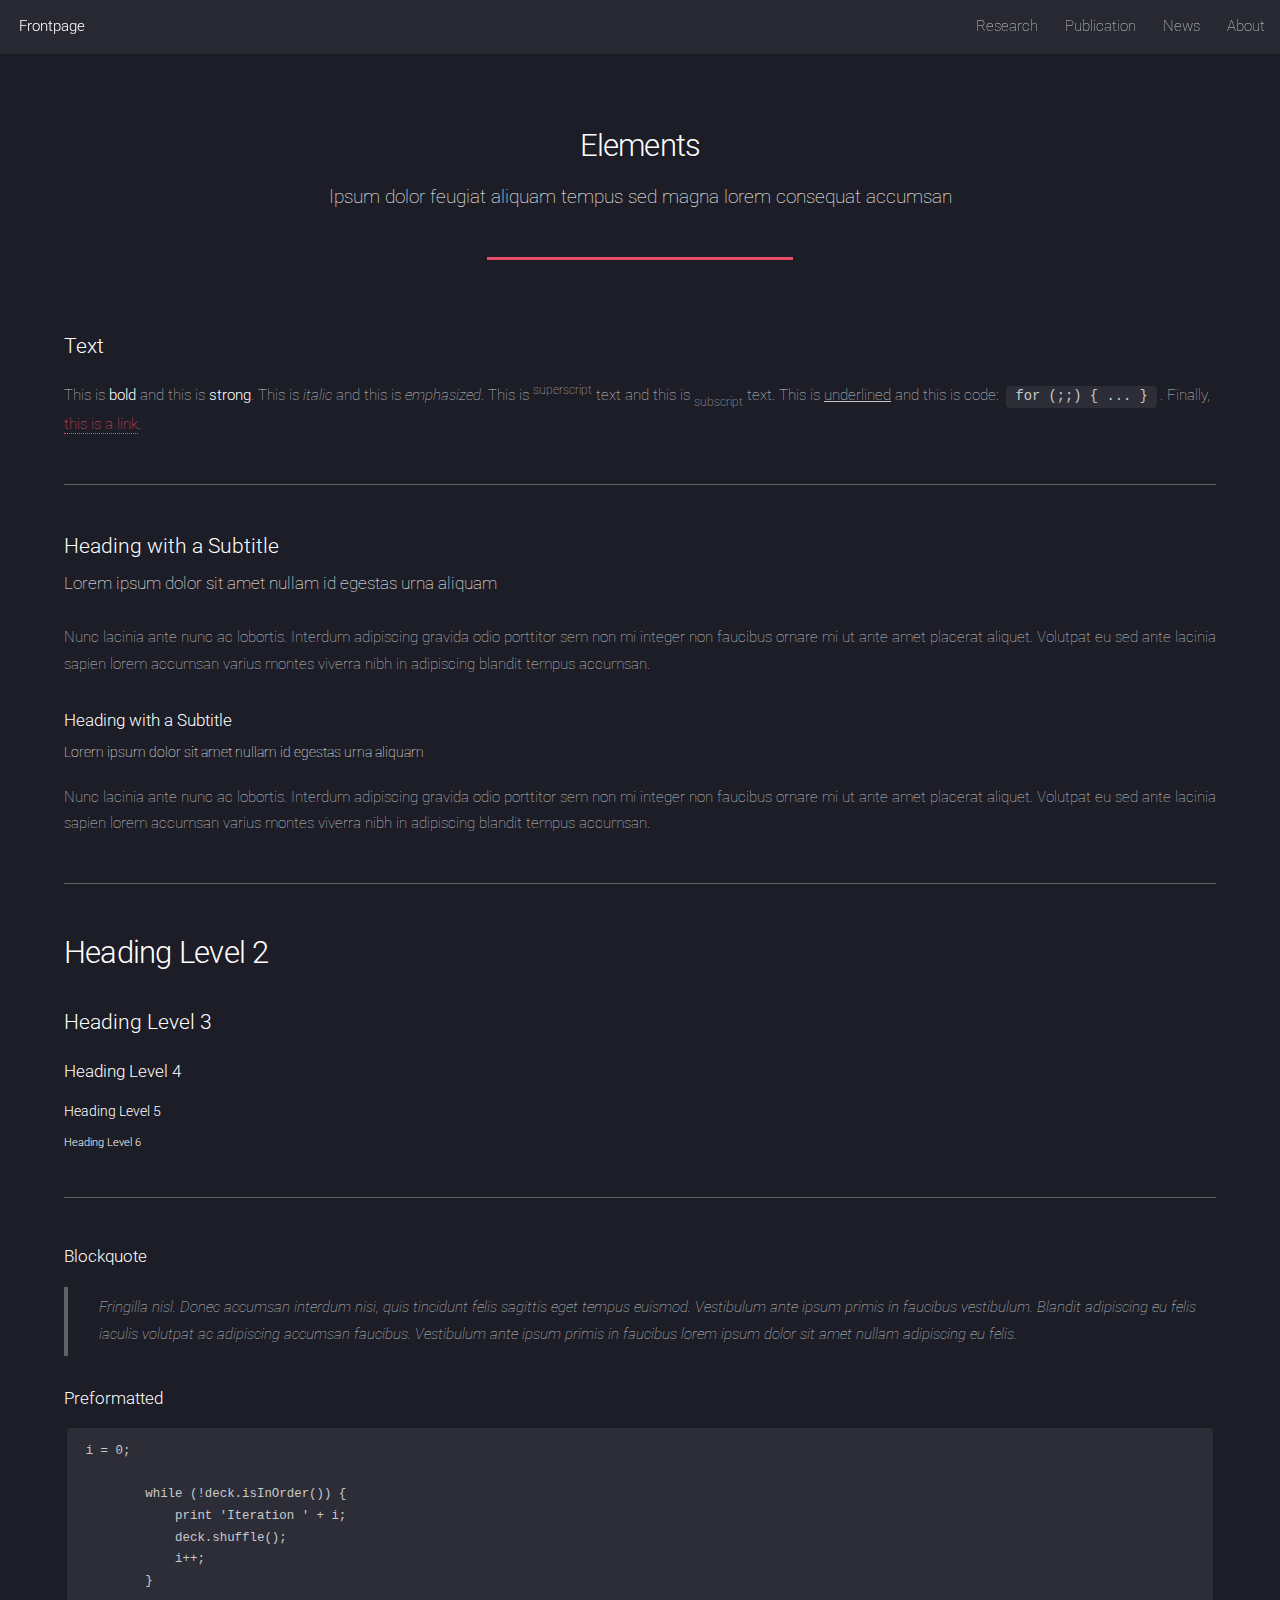
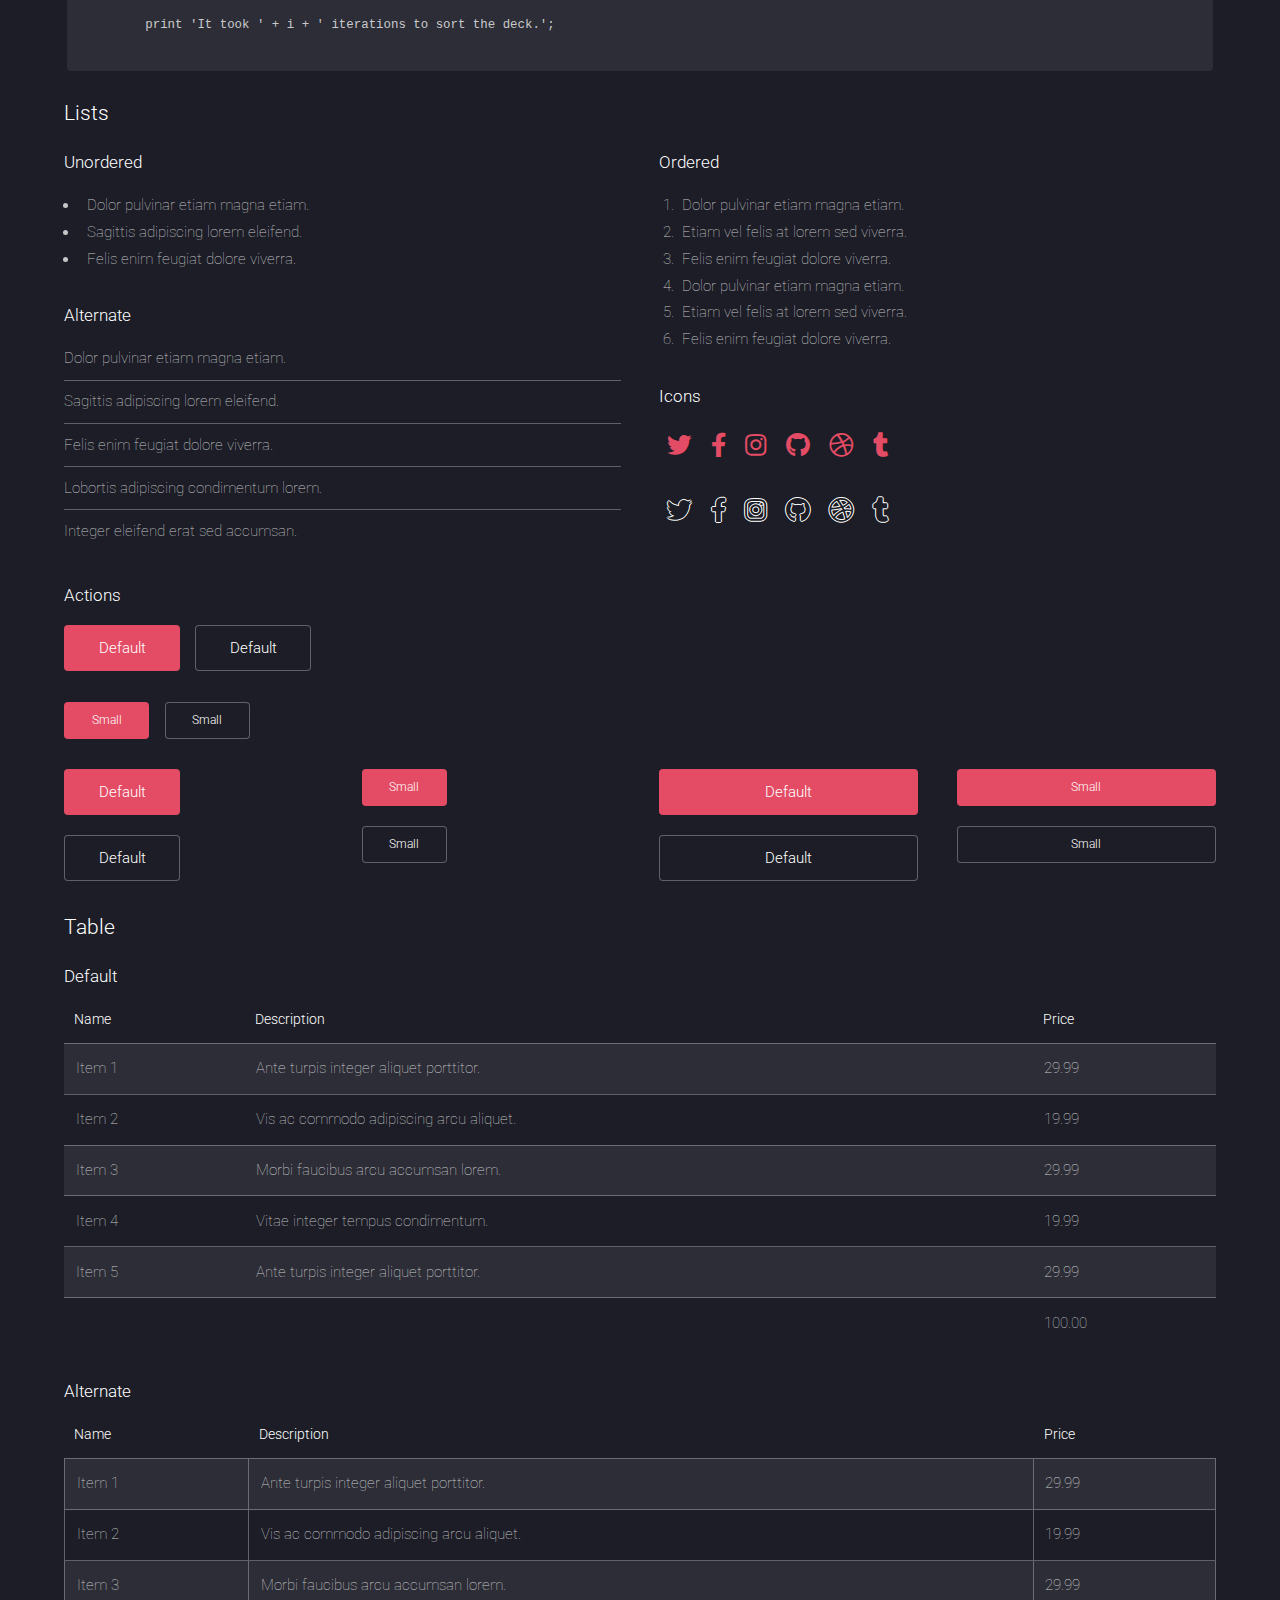
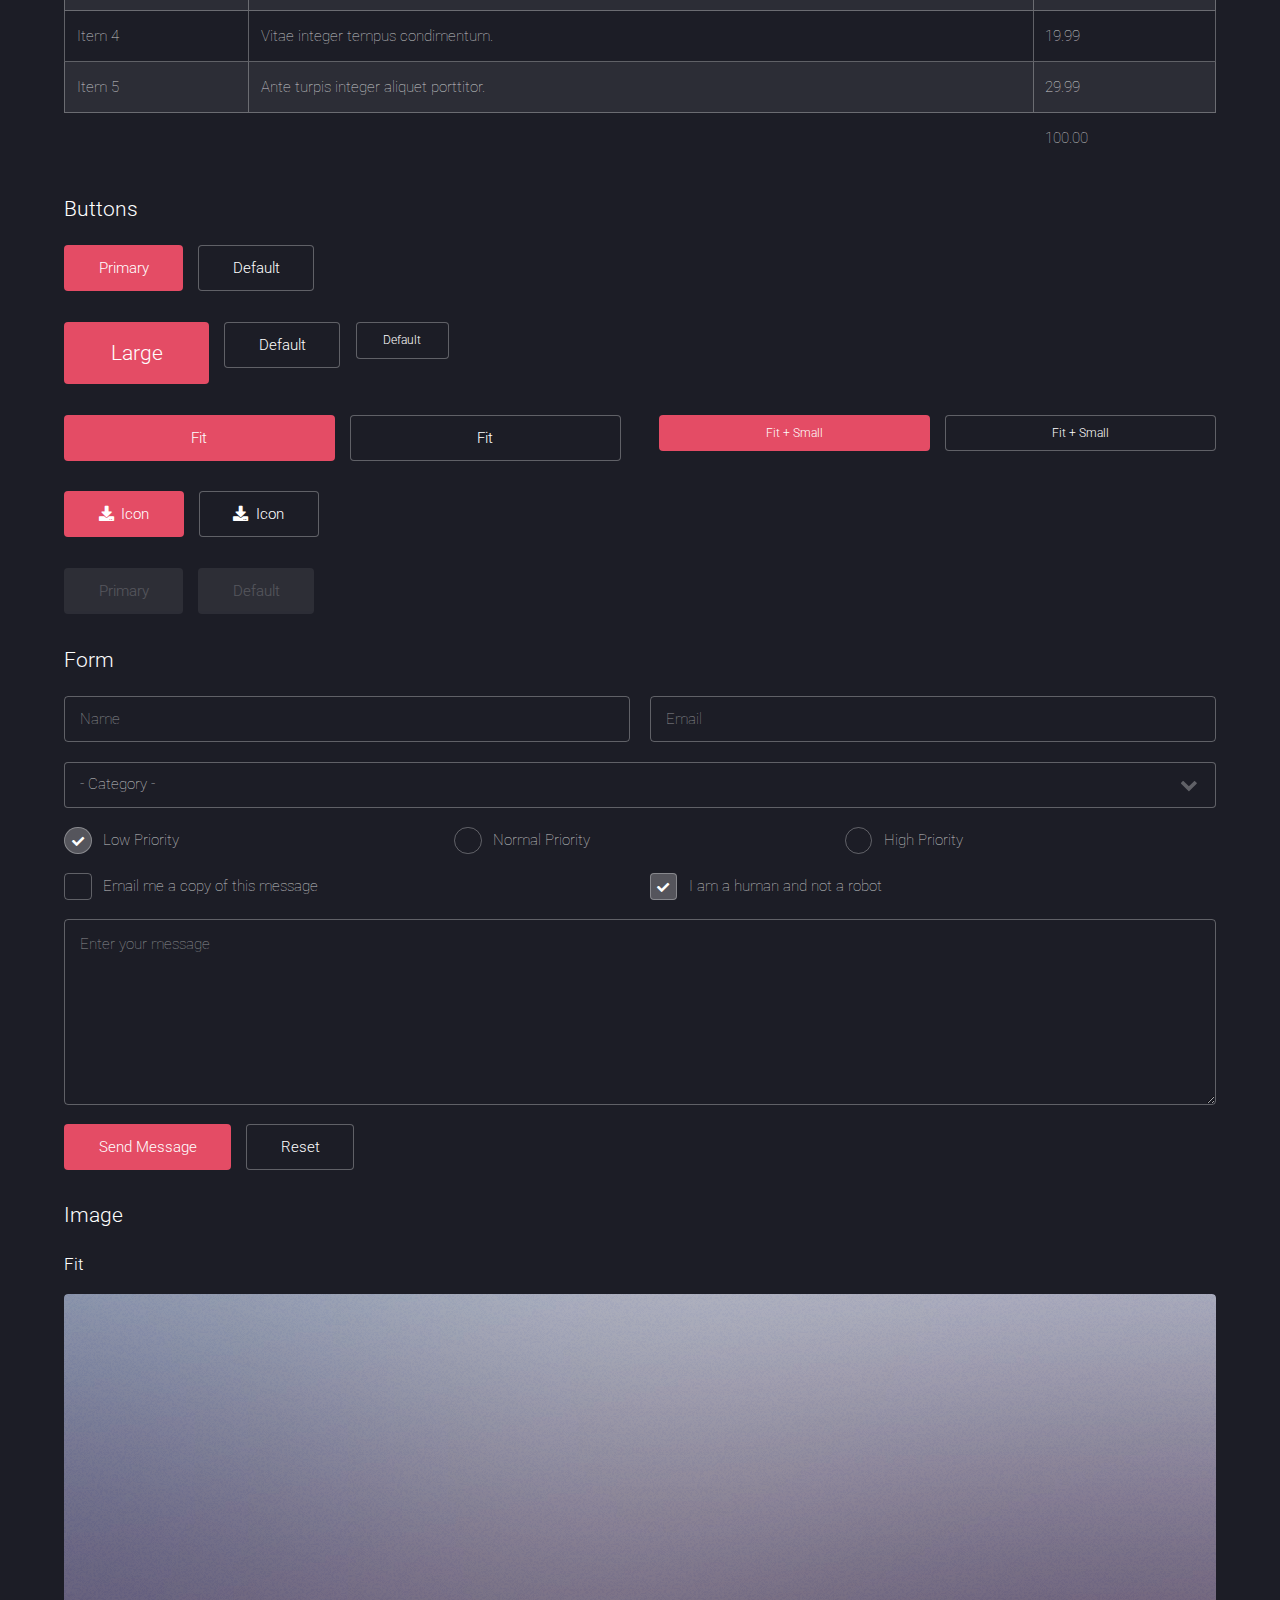
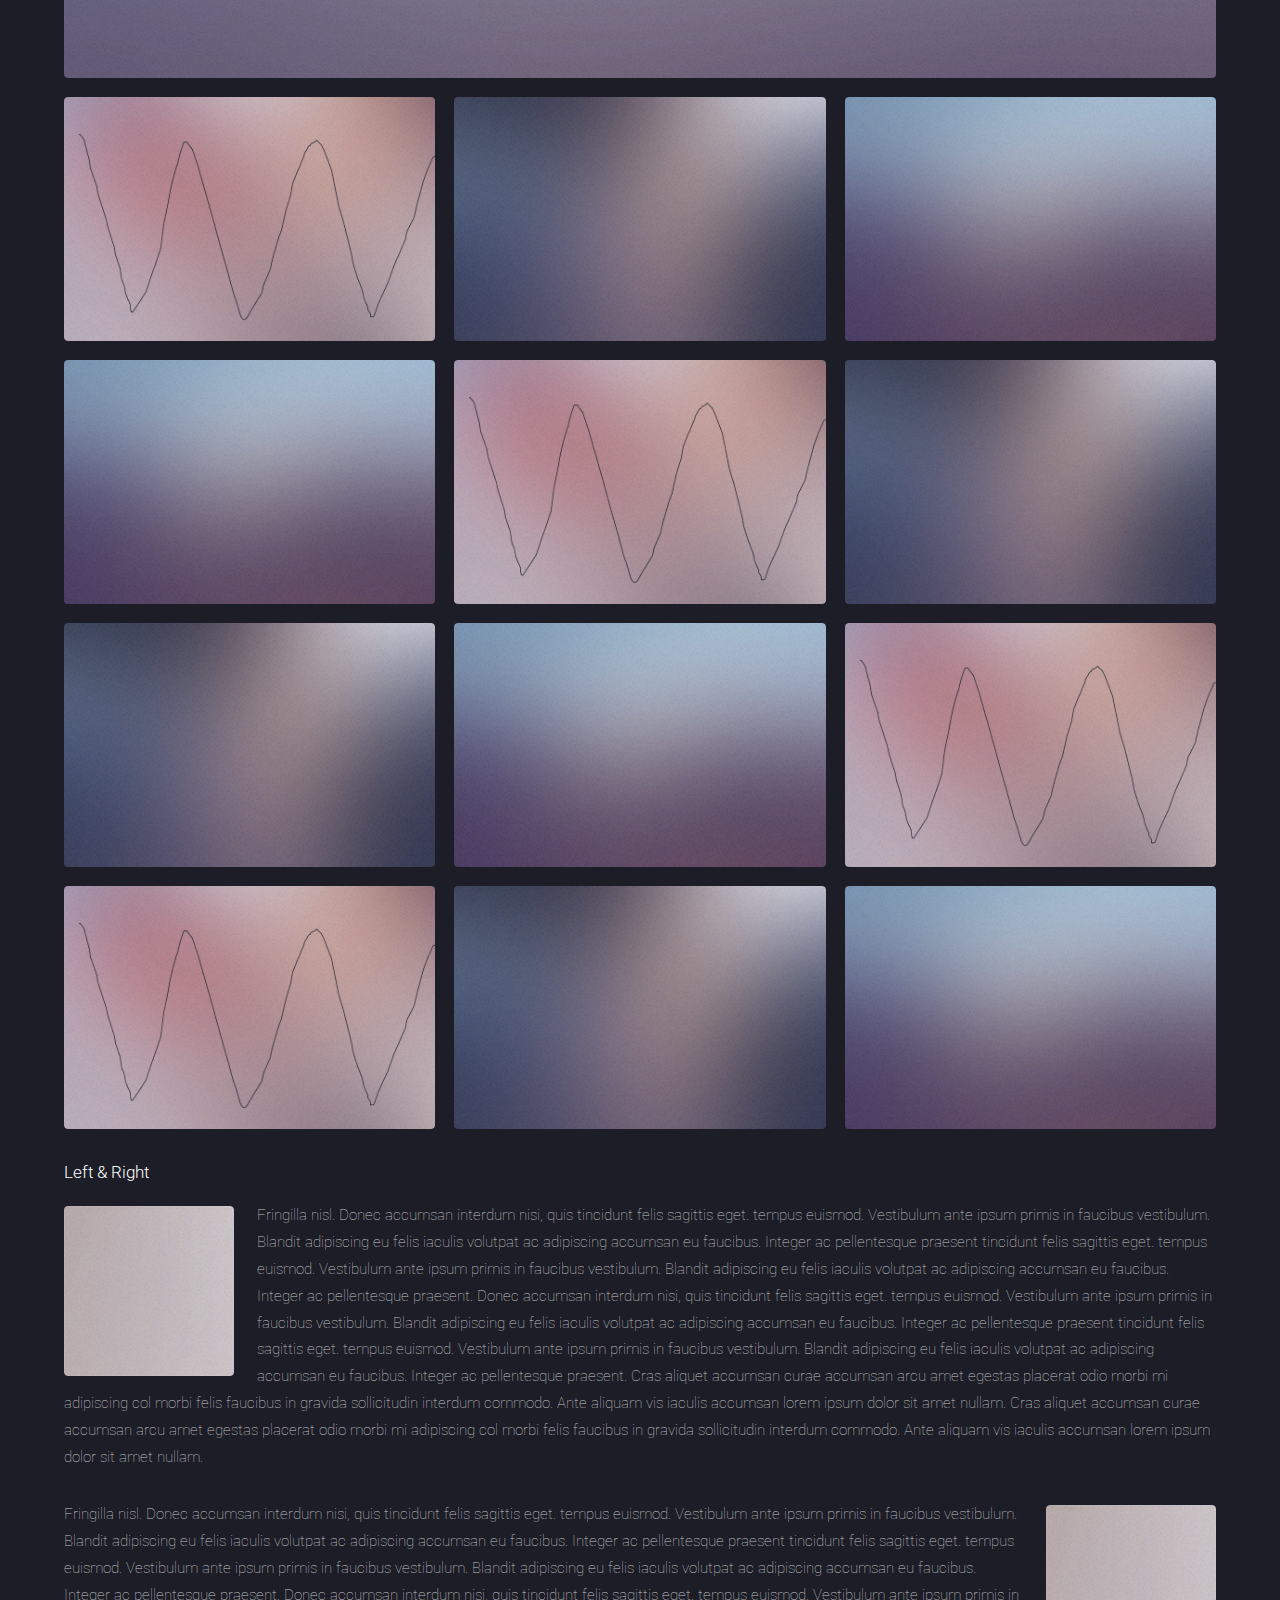
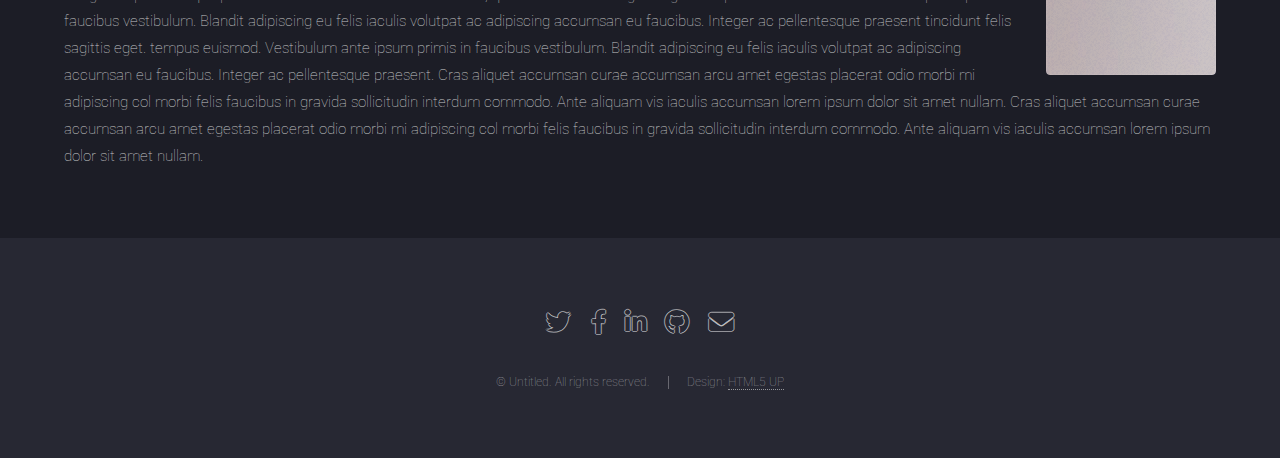
==== about.html @ 225a5c90 "update" ====
<!DOCTYPE HTML>
<!--
	Landed by HTML5 UP
	html5up.net | @ajlkn
	Free for personal and commercial use under the CCA 3.0 license (html5up.net/license)
-->
<html>
	<head>
		<title>About - Zhongrui Wang's site</title>
		<meta charset="utf-8" />
		<meta name="viewport" content="width=device-width, initial-scale=1, user-scalable=no" />
		<link rel="stylesheet" href="assets/css/main.css" />
		<noscript><link rel="stylesheet" href="assets/css/noscript.css" /></noscript>
	</head>
	<body class="is-preload">
		<div id="page-wrapper">

			<!-- Header -->
			<header id="header">
				<h1 id="logo"><a href="index.html">Frontpage</a></h1>
				<nav id="nav">
					<ul>
						<li><a href="research.html">Research</a></li>
						<li><a href="publication.html">Publication</a></li>
						<li><a href="news.html">News</a></li>
						<li><a href="about.html">About</a></li>
					</ul>
				</nav>
			</header>

			<!-- Main -->
				<div id="main" class="wrapper style1">
					<div class="container">
						<header class="major">
							<h2>Elements</h2>
							<p>Ipsum dolor feugiat aliquam tempus sed magna lorem consequat accumsan</p>
						</header>

						<!-- Text -->
							<section>
								<h3>Text</h3>
								<p>This is <b>bold</b> and this is <strong>strong</strong>. This is <i>italic</i> and this is <em>emphasized</em>.
								This is <sup>superscript</sup> text and this is <sub>subscript</sub> text.
								This is <u>underlined</u> and this is code: <code>for (;;) { ... }</code>. Finally, <a href="#">this is a link</a>.</p>

								<hr />

								<header>
									<h3>Heading with a Subtitle</h3>
									<p>Lorem ipsum dolor sit amet nullam id egestas urna aliquam</p>
								</header>
								<p>Nunc lacinia ante nunc ac lobortis. Interdum adipiscing gravida odio porttitor sem non mi integer non faucibus ornare mi ut ante amet placerat aliquet. Volutpat eu sed ante lacinia sapien lorem accumsan varius montes viverra nibh in adipiscing blandit tempus accumsan.</p>
								<header>
									<h4>Heading with a Subtitle</h4>
									<p>Lorem ipsum dolor sit amet nullam id egestas urna aliquam</p>
								</header>
								<p>Nunc lacinia ante nunc ac lobortis. Interdum adipiscing gravida odio porttitor sem non mi integer non faucibus ornare mi ut ante amet placerat aliquet. Volutpat eu sed ante lacinia sapien lorem accumsan varius montes viverra nibh in adipiscing blandit tempus accumsan.</p>

								<hr />

								<h2>Heading Level 2</h2>
								<h3>Heading Level 3</h3>
								<h4>Heading Level 4</h4>
								<h5>Heading Level 5</h5>
								<h6>Heading Level 6</h6>

								<hr />

								<h4>Blockquote</h4>
								<blockquote>Fringilla nisl. Donec accumsan interdum nisi, quis tincidunt felis sagittis eget tempus euismod. Vestibulum ante ipsum primis in faucibus vestibulum. Blandit adipiscing eu felis iaculis volutpat ac adipiscing accumsan faucibus. Vestibulum ante ipsum primis in faucibus lorem ipsum dolor sit amet nullam adipiscing eu felis.</blockquote>

								<h4>Preformatted</h4>
								<pre><code>i = 0;

	while (!deck.isInOrder()) {
	    print 'Iteration ' + i;
	    deck.shuffle();
	    i++;
	}

	print 'It took ' + i + ' iterations to sort the deck.';
	</code></pre>
							</section>

						<!-- Lists -->
							<section>
								<h3>Lists</h3>
								<div class="row">
									<div class="col-6 col-12-xsmall">

										<h4>Unordered</h4>
										<ul>
											<li>Dolor pulvinar etiam magna etiam.</li>
											<li>Sagittis adipiscing lorem eleifend.</li>
											<li>Felis enim feugiat dolore viverra.</li>
										</ul>

										<h4>Alternate</h4>
										<ul class="alt">
											<li>Dolor pulvinar etiam magna etiam.</li>
											<li>Sagittis adipiscing lorem eleifend.</li>
											<li>Felis enim feugiat dolore viverra.</li>
											<li>Lobortis adipiscing condimentum lorem.</li>
											<li>Integer eleifend erat sed accumsan.</li>
										</ul>

									</div>
									<div class="col-6 col-12-xsmall">

										<h4>Ordered</h4>
										<ol>
											<li>Dolor pulvinar etiam magna etiam.</li>
											<li>Etiam vel felis at lorem sed viverra.</li>
											<li>Felis enim feugiat dolore viverra.</li>
											<li>Dolor pulvinar etiam magna etiam.</li>
											<li>Etiam vel felis at lorem sed viverra.</li>
											<li>Felis enim feugiat dolore viverra.</li>
										</ol>

										<h4>Icons</h4>
										<ul class="icons">
											<li><a href="#" class="icon brands fa-twitter"><span class="label">Twitter</span></a></li>
											<li><a href="#" class="icon brands fa-facebook-f"><span class="label">Facebook</span></a></li>
											<li><a href="#" class="icon brands fa-instagram"><span class="label">Instagram</span></a></li>
											<li><a href="#" class="icon brands fa-github"><span class="label">Github</span></a></li>
											<li><a href="#" class="icon brands fa-dribbble"><span class="label">Dribbble</span></a></li>
											<li><a href="#" class="icon brands fa-tumblr"><span class="label">Tumblr</span></a></li>
										</ul>
										<ul class="icons">
											<li><a href="#" class="icon brands alt fa-twitter"><span class="label">Twitter</span></a></li>
											<li><a href="#" class="icon brands alt fa-facebook-f"><span class="label">Facebook</span></a></li>
											<li><a href="#" class="icon brands alt fa-instagram"><span class="label">Instagram</span></a></li>
											<li><a href="#" class="icon brands alt fa-github"><span class="label">Github</span></a></li>
											<li><a href="#" class="icon brands alt fa-dribbble"><span class="label">Dribbble</span></a></li>
											<li><a href="#" class="icon brands alt fa-tumblr"><span class="label">Tumblr</span></a></li>
										</ul>

									</div>
								</div>

								<h4>Actions</h4>
								<ul class="actions">
									<li><a href="#" class="button primary">Default</a></li>
									<li><a href="#" class="button">Default</a></li>
								</ul>
								<ul class="actions small">
									<li><a href="#" class="button primary small">Small</a></li>
									<li><a href="#" class="button small">Small</a></li>
								</ul>
								<div class="row">
									<div class="col-3 col-6-medium col-12-xsmall">
										<ul class="actions stacked">
											<li><a href="#" class="button primary">Default</a></li>
											<li><a href="#" class="button">Default</a></li>
										</ul>
									</div>
									<div class="col-3 col-6-medium col-12-xsmall">
										<ul class="actions stacked">
											<li><a href="#" class="button primary small">Small</a></li>
											<li><a href="#" class="button small">Small</a></li>
										</ul>
									</div>
									<div class="col-3 col-6-medium col-12-xsmall">
										<ul class="actions stacked">
											<li><a href="#" class="button primary fit">Default</a></li>
											<li><a href="#" class="button fit">Default</a></li>
										</ul>
									</div>
									<div class="col-3 col-6-medium col-12-xsmall">
										<ul class="actions stacked">
											<li><a href="#" class="button primary small fit">Small</a></li>
											<li><a href="#" class="button small fit">Small</a></li>
										</ul>
									</div>
								</div>
							</section>

						<!-- Table -->
							<section>
								<h3>Table</h3>
								<h4>Default</h4>
								<div class="table-wrapper">
									<table>
										<thead>
											<tr>
												<th>Name</th>
												<th>Description</th>
												<th>Price</th>
											</tr>
										</thead>
										<tbody>
											<tr>
												<td>Item 1</td>
												<td>Ante turpis integer aliquet porttitor.</td>
												<td>29.99</td>
											</tr>
											<tr>
												<td>Item 2</td>
												<td>Vis ac commodo adipiscing arcu aliquet.</td>
												<td>19.99</td>
											</tr>
											<tr>
												<td>Item 3</td>
												<td> Morbi faucibus arcu accumsan lorem.</td>
												<td>29.99</td>
											</tr>
											<tr>
												<td>Item 4</td>
												<td>Vitae integer tempus condimentum.</td>
												<td>19.99</td>
											</tr>
											<tr>
												<td>Item 5</td>
												<td>Ante turpis integer aliquet porttitor.</td>
												<td>29.99</td>
											</tr>
										</tbody>
										<tfoot>
											<tr>
												<td colspan="2"></td>
												<td>100.00</td>
											</tr>
										</tfoot>
									</table>
								</div>
								<h4>Alternate</h4>
								<div class="table-wrapper">
									<table class="alt">
										<thead>
											<tr>
												<th>Name</th>
												<th>Description</th>
												<th>Price</th>
											</tr>
										</thead>
										<tbody>
											<tr>
												<td>Item 1</td>
												<td>Ante turpis integer aliquet porttitor.</td>
												<td>29.99</td>
											</tr>
											<tr>
												<td>Item 2</td>
												<td>Vis ac commodo adipiscing arcu aliquet.</td>
												<td>19.99</td>
											</tr>
											<tr>
												<td>Item 3</td>
												<td> Morbi faucibus arcu accumsan lorem.</td>
												<td>29.99</td>
											</tr>
											<tr>
												<td>Item 4</td>
												<td>Vitae integer tempus condimentum.</td>
												<td>19.99</td>
											</tr>
											<tr>
												<td>Item 5</td>
												<td>Ante turpis integer aliquet porttitor.</td>
												<td>29.99</td>
											</tr>
										</tbody>
										<tfoot>
											<tr>
												<td colspan="2"></td>
												<td>100.00</td>
											</tr>
										</tfoot>
									</table>
								</div>
							</section>

						<!-- Buttons -->
							<section>
								<h3>Buttons</h3>
								<ul class="actions">
									<li><a href="#" class="button primary">Primary</a></li>
									<li><a href="#" class="button">Default</a></li>
								</ul>
								<ul class="actions">
									<li><a href="#" class="button primary large">Large</a></li>
									<li><a href="#" class="button">Default</a></li>
									<li><a href="#" class="button small">Default</a></li>
								</ul>
								<div class="row">
									<div class="col-6 col-12-xsmall">
										<ul class="actions fit">
											<li><a href="#" class="button primary fit">Fit</a></li>
											<li><a href="#" class="button fit">Fit</a></li>
										</ul>
									</div>
									<div class="col-6 col-12-xsmall">
										<ul class="actions fit small">
											<li><a href="#" class="button primary fit small">Fit + Small</a></li>
											<li><a href="#" class="button fit small">Fit + Small</a></li>
										</ul>
									</div>
								</div>
								<ul class="actions">
									<li><a href="#" class="button primary icon solid fa-download">Icon</a></li>
									<li><a href="#" class="button icon solid fa-download">Icon</a></li>
								</ul>
								<ul class="actions">
									<li><span class="button primary disabled">Primary</span></li>
									<li><span class="button disabled">Default</span></li>
								</ul>
							</section>

						<!-- Form -->
							<section>
								<h3>Form</h3>
								<form method="post" action="#">
									<div class="row gtr-uniform gtr-50">
										<div class="col-6 col-12-xsmall">
											<input type="text" name="name" id="name" value="" placeholder="Name" />
										</div>
										<div class="col-6 col-12-xsmall">
											<input type="email" name="email" id="email" value="" placeholder="Email" />
										</div>
										<div class="col-12">
											<select name="category" id="category">
												<option value="">- Category -</option>
												<option value="1">Manufacturing</option>
												<option value="1">Shipping</option>
												<option value="1">Administration</option>
												<option value="1">Human Resources</option>
											</select>
										</div>
										<div class="col-4 col-12-medium">
											<input type="radio" id="priority-low" name="priority" checked>
											<label for="priority-low">Low Priority</label>
										</div>
										<div class="col-4 col-12-medium">
											<input type="radio" id="priority-normal" name="priority">
											<label for="priority-normal">Normal Priority</label>
										</div>
										<div class="col-4 col-12-medium">
											<input type="radio" id="priority-high" name="priority">
											<label for="priority-high">High Priority</label>
										</div>
										<div class="col-6 col-12-medium">
											<input type="checkbox" id="copy" name="copy">
											<label for="copy">Email me a copy of this message</label>
										</div>
										<div class="col-6 col-12-medium">
											<input type="checkbox" id="human" name="human" checked>
											<label for="human">I am a human and not a robot</label>
										</div>
										<div class="col-12">
											<textarea name="message" id="message" placeholder="Enter your message" rows="6"></textarea>
										</div>
										<div class="col-12">
											<ul class="actions">
												<li><input type="submit" value="Send Message" class="primary" /></li>
												<li><input type="reset" value="Reset" /></li>
											</ul>
										</div>
									</div>
								</form>
							</section>

						<!-- Image -->
							<section>
								<h3>Image</h3>
								<h4>Fit</h4>
								<div class="box alt">
									<div class="row gtr-50 gtr-uniform">
										<div class="col-12"><span class="image fit"><img src="images/pic07.jpg" alt="" /></span></div>
										<div class="col-4 col-6-xsmall"><span class="image fit"><img src="images/pic02.jpg" alt="" /></span></div>
										<div class="col-4 col-6-xsmall"><span class="image fit"><img src="images/pic03.jpg" alt="" /></span></div>
										<div class="col-4 col-6-xsmall"><span class="image fit"><img src="images/pic04.jpg" alt="" /></span></div>
										<div class="col-4 col-6-xsmall"><span class="image fit"><img src="images/pic04.jpg" alt="" /></span></div>
										<div class="col-4 col-6-xsmall"><span class="image fit"><img src="images/pic02.jpg" alt="" /></span></div>
										<div class="col-4 col-6-xsmall"><span class="image fit"><img src="images/pic03.jpg" alt="" /></span></div>
										<div class="col-4 col-6-xsmall"><span class="image fit"><img src="images/pic03.jpg" alt="" /></span></div>
										<div class="col-4 col-6-xsmall"><span class="image fit"><img src="images/pic04.jpg" alt="" /></span></div>
										<div class="col-4 col-6-xsmall"><span class="image fit"><img src="images/pic02.jpg" alt="" /></span></div>
										<div class="col-4 col-6-xsmall"><span class="image fit"><img src="images/pic02.jpg" alt="" /></span></div>
										<div class="col-4 col-6-xsmall"><span class="image fit"><img src="images/pic03.jpg" alt="" /></span></div>
										<div class="col-4 col-6-xsmall"><span class="image fit"><img src="images/pic04.jpg" alt="" /></span></div>
									</div>
								</div>

								<h4>Left &amp; Right</h4>
								<p><span class="image left"><img src="images/pic08.jpg" alt="" /></span>Fringilla nisl. Donec accumsan interdum nisi, quis tincidunt felis sagittis eget. tempus euismod. Vestibulum ante ipsum primis in faucibus vestibulum. Blandit adipiscing eu felis iaculis volutpat ac adipiscing accumsan eu faucibus. Integer ac pellentesque praesent tincidunt felis sagittis eget. tempus euismod. Vestibulum ante ipsum primis in faucibus vestibulum. Blandit adipiscing eu felis iaculis volutpat ac adipiscing accumsan eu faucibus. Integer ac pellentesque praesent. Donec accumsan interdum nisi, quis tincidunt felis sagittis eget. tempus euismod. Vestibulum ante ipsum primis in faucibus vestibulum. Blandit adipiscing eu felis iaculis volutpat ac adipiscing accumsan eu faucibus. Integer ac pellentesque praesent tincidunt felis sagittis eget. tempus euismod. Vestibulum ante ipsum primis in faucibus vestibulum. Blandit adipiscing eu felis iaculis volutpat ac adipiscing accumsan eu faucibus. Integer ac pellentesque praesent. Cras aliquet accumsan curae accumsan arcu amet egestas placerat odio morbi mi adipiscing col morbi felis faucibus in gravida sollicitudin interdum commodo. Ante aliquam vis iaculis accumsan lorem ipsum dolor sit amet nullam. Cras aliquet accumsan curae accumsan arcu amet egestas placerat odio morbi mi adipiscing col morbi felis faucibus in gravida sollicitudin interdum commodo. Ante aliquam vis iaculis accumsan lorem ipsum dolor sit amet nullam.</p>
								<p><span class="image right"><img src="images/pic08.jpg" alt="" /></span>Fringilla nisl. Donec accumsan interdum nisi, quis tincidunt felis sagittis eget. tempus euismod. Vestibulum ante ipsum primis in faucibus vestibulum. Blandit adipiscing eu felis iaculis volutpat ac adipiscing accumsan eu faucibus. Integer ac pellentesque praesent tincidunt felis sagittis eget. tempus euismod. Vestibulum ante ipsum primis in faucibus vestibulum. Blandit adipiscing eu felis iaculis volutpat ac adipiscing accumsan eu faucibus. Integer ac pellentesque praesent. Donec accumsan interdum nisi, quis tincidunt felis sagittis eget. tempus euismod. Vestibulum ante ipsum primis in faucibus vestibulum. Blandit adipiscing eu felis iaculis volutpat ac adipiscing accumsan eu faucibus. Integer ac pellentesque praesent tincidunt felis sagittis eget. tempus euismod. Vestibulum ante ipsum primis in faucibus vestibulum. Blandit adipiscing eu felis iaculis volutpat ac adipiscing accumsan eu faucibus. Integer ac pellentesque praesent. Cras aliquet accumsan curae accumsan arcu amet egestas placerat odio morbi mi adipiscing col morbi felis faucibus in gravida sollicitudin interdum commodo. Ante aliquam vis iaculis accumsan lorem ipsum dolor sit amet nullam. Cras aliquet accumsan curae accumsan arcu amet egestas placerat odio morbi mi adipiscing col morbi felis faucibus in gravida sollicitudin interdum commodo. Ante aliquam vis iaculis accumsan lorem ipsum dolor sit amet nullam.</p>
							</section>

					</div>
				</div>

			<!-- Footer -->
				<footer id="footer">
					<ul class="icons">
						<li><a href="#" class="icon brands alt fa-twitter"><span class="label">Twitter</span></a></li>
						<li><a href="#" class="icon brands alt fa-facebook-f"><span class="label">Facebook</span></a></li>
						<li><a href="#" class="icon brands alt fa-linkedin-in"><span class="label">LinkedIn</span></a></li>						
						<li><a href="#" class="icon brands alt fa-github"><span class="label">GitHub</span></a></li>
						<li><a href="#" class="icon solid alt fa-envelope"><span class="label">Email</span></a></li>
					</ul>
					<ul class="copyright">
						<li>&copy; Untitled. All rights reserved.</li><li>Design: <a href="http://html5up.net">HTML5 UP</a></li>
					</ul>
				</footer>

		</div>

		<!-- Scripts -->
			<script src="assets/js/jquery.min.js"></script>
			<script src="assets/js/jquery.scrolly.min.js"></script>
			<script src="assets/js/jquery.dropotron.min.js"></script>
			<script src="assets/js/jquery.scrollex.min.js"></script>
			<script src="assets/js/browser.min.js"></script>
			<script src="assets/js/breakpoints.min.js"></script>
			<script src="assets/js/util.js"></script>
			<script src="assets/js/main.js"></script>

	</body>
</html>
---- assets/css/main.css ----
@import url("fontawesome-all.min.css");
@import url("https://fonts.googleapis.com/css?family=Roboto:100,300,100italic,300italic");

/*
	Landed by HTML5 UP
	html5up.net | @ajlkn
	Free for personal and commercial use under the CCA 3.0 license (html5up.net/license)
*/

html, body, div, span, applet, object,
iframe, h1, h2, h3, h4, h5, h6, p, blockquote,
pre, a, abbr, acronym, address, big, cite,
code, del, dfn, em, img, ins, kbd, q, s, samp,
small, strike, strong, sub, sup, tt, var, b,
u, i, center, dl, dt, dd, ol, ul, li, fieldset,
form, label, legend, table, caption, tbody,
tfoot, thead, tr, th, td, article, aside,
canvas, details, embed, figure, figcaption,
footer, header, hgroup, menu, nav, output, ruby,
section, summary, time, mark, audio, video {
	margin: 0;
	padding: 0;
	border: 0;
	font-size: 100%;
	font: inherit;
	vertical-align: baseline;}

article, aside, details, figcaption, figure,
footer, header, hgroup, menu, nav, section {
	display: block;}

body {
	line-height: 1;
}

ol, ul {
	list-style: none;
}

blockquote, q {
	quotes: none;
}

	blockquote:before, blockquote:after, q:before, q:after {
		content: '';
		content: none;
	}

table {
	border-collapse: collapse;
	border-spacing: 0;
}

body {
	-webkit-text-size-adjust: none;
}

mark {
	background-color: transparent;
	color: inherit;
}

input::-moz-focus-inner {
	border: 0;
	padding: 0;
}

input, select, textarea {
	-moz-appearance: none;
	-webkit-appearance: none;
	-ms-appearance: none;
	appearance: none;
}

/* Basic */

	html {
		box-sizing: border-box;
	}

	*, *:before, *:after {
		box-sizing: inherit;
	}

	html, body {
		background: #1c1d26;
	}

	body.is-preload *, body.is-preload *:before, body.is-preload *:after {
		-moz-animation: none !important;
		-webkit-animation: none !important;
		-ms-animation: none !important;
		animation: none !important;
		-moz-transition: none !important;
		-webkit-transition: none !important;
		-ms-transition: none !important;
		transition: none !important;
	}

	body, input, select, textarea {
		color: rgba(255, 255, 255, 0.75);
		font-family: "Roboto", Helvetica, sans-serif;
		font-size: 15pt;
		font-weight: 100;
		line-height: 1.75em;
	}

	a {
		-moz-transition: border-color 0.2s ease-in-out, color 0.2s ease-in-out;
		-webkit-transition: border-color 0.2s ease-in-out, color 0.2s ease-in-out;
		-ms-transition: border-color 0.2s ease-in-out, color 0.2s ease-in-out;
		transition: border-color 0.2s ease-in-out, color 0.2s ease-in-out;
		border-bottom: dotted 1px;
		color: #e44c65;
		text-decoration: none;
	}

		a:hover {
			color: #e44c65 !important;
			border-bottom-color: transparent;
		}

	strong, b {
		color: #ffffff;
		font-weight: 300;
	}

	em, i {
		font-style: italic;
	}

	p {
		margin: 0 0 2em 0;
	}

	h1, h2, h3, h4, h5, h6 {
		color: #ffffff;
		font-weight: 300;
		line-height: 1em;
		margin: 0 0 1em 0;
	}

		h1 a, h2 a, h3 a, h4 a, h5 a, h6 a {
			color: inherit;
			border: 0;
		}

	h2 {
		font-size: 2em;
		line-height: 1.5em;
		letter-spacing: -0.025em;
	}

	h3 {
		font-size: 1.35em;
		line-height: 1.5em;
	}

	h4 {
		font-size: 1.1em;
		line-height: 1.5em;
	}

	h5 {
		font-size: 0.9em;
		line-height: 1.5em;
	}

	h6 {
		font-size: 0.7em;
		line-height: 1.5em;
	}

	sub {
		font-size: 0.8em;
		position: relative;
		top: 0.5em;
	}

	sup {
		font-size: 0.8em;
		position: relative;
		top: -0.5em;
	}

	hr {
		border: 0;
		border-bottom: solid 1px rgba(255, 255, 255, 0.3);
		margin: 3em 0;
	}

		hr.major {
			margin: 4em 0;
		}

	blockquote {
		border-left: solid 4px rgba(255, 255, 255, 0.3);
		font-style: italic;
		margin: 0 0 2em 0;
		padding: 0.5em 0 0.5em 2em;
	}

	code {
		background: rgba(255, 255, 255, 0.075);
		border-radius: 4px;
		font-family: "Courier New", monospace;
		font-size: 0.9em;
		margin: 0 0.25em;
		padding: 0.25em 0.65em;
	}

	pre {
		-webkit-overflow-scrolling: touch;
		font-family: "Courier New", monospace;
		font-size: 0.9em;
		margin: 0 0 2em 0;
	}

		pre code {
			display: block;
			line-height: 1.75em;
			padding: 1em 1.5em;
			overflow-x: auto;
		}

	.align-left {
		text-align: left;
	}

	.align-center {
		text-align: center;
	}

	.align-right {
		text-align: right;
	}

/* Loader */

	@-moz-keyframes spinner-show {
		0% {
			opacity: 0;
		}

		100% {
			opacity: 1;
		}
	}

	@-webkit-keyframes spinner-show {
		0% {
			opacity: 0;
		}

		100% {
			opacity: 1;
		}
	}

	@-ms-keyframes spinner-show {
		0% {
			opacity: 0;
		}

		100% {
			opacity: 1;
		}
	}

	@keyframes spinner-show {
		0% {
			opacity: 0;
		}

		100% {
			opacity: 1;
		}
	}

	@-moz-keyframes spinner-hide {
		0% {
			color: rgba(255, 255, 255, 0.15);
			z-index: 100001;
			-moz-transform: scale(1) rotate(0deg);
			-webkit-transform: scale(1) rotate(0deg);
			-ms-transform: scale(1) rotate(0deg);
			transform: scale(1) rotate(0deg);
		}

		99% {
			color: #1c1d26;
			z-index: 100001;
			-moz-transform: scale(0.5) rotate(360deg);
			-webkit-transform: scale(0.5) rotate(360deg);
			-ms-transform: scale(0.5) rotate(360deg);
			transform: scale(0.5) rotate(360deg);
		}

		100% {
			color: #1c1d26;
			z-index: -1;
			-moz-transform: scale(0.5) rotate(360deg);
			-webkit-transform: scale(0.5) rotate(360deg);
			-ms-transform: scale(0.5) rotate(360deg);
			transform: scale(0.5) rotate(360deg);
		}
	}

	@-webkit-keyframes spinner-hide {
		0% {
			color: rgba(255, 255, 255, 0.15);
			z-index: 100001;
			-moz-transform: scale(1) rotate(0deg);
			-webkit-transform: scale(1) rotate(0deg);
			-ms-transform: scale(1) rotate(0deg);
			transform: scale(1) rotate(0deg);
		}

		99% {
			color: #1c1d26;
			z-index: 100001;
			-moz-transform: scale(0.5) rotate(360deg);
			-webkit-transform: scale(0.5) rotate(360deg);
			-ms-transform: scale(0.5) rotate(360deg);
			transform: scale(0.5) rotate(360deg);
		}

		100% {
			color: #1c1d26;
			z-index: -1;
			-moz-transform: scale(0.5) rotate(360deg);
			-webkit-transform: scale(0.5) rotate(360deg);
			-ms-transform: scale(0.5) rotate(360deg);
			transform: scale(0.5) rotate(360deg);
		}
	}

	@-ms-keyframes spinner-hide {
		0% {
			color: rgba(255, 255, 255, 0.15);
			z-index: 100001;
			-moz-transform: scale(1) rotate(0deg);
			-webkit-transform: scale(1) rotate(0deg);
			-ms-transform: scale(1) rotate(0deg);
			transform: scale(1) rotate(0deg);
		}

		99% {
			color: #1c1d26;
			z-index: 100001;
			-moz-transform: scale(0.5) rotate(360deg);
			-webkit-transform: scale(0.5) rotate(360deg);
			-ms-transform: scale(0.5) rotate(360deg);
			transform: scale(0.5) rotate(360deg);
		}

		100% {
			color: #1c1d26;
			z-index: -1;
			-moz-transform: scale(0.5) rotate(360deg);
			-webkit-transform: scale(0.5) rotate(360deg);
			-ms-transform: scale(0.5) rotate(360deg);
			transform: scale(0.5) rotate(360deg);
		}
	}

	@keyframes spinner-hide {
		0% {
			color: rgba(255, 255, 255, 0.15);
			z-index: 100001;
			-moz-transform: scale(1) rotate(0deg);
			-webkit-transform: scale(1) rotate(0deg);
			-ms-transform: scale(1) rotate(0deg);
			transform: scale(1) rotate(0deg);
		}

		99% {
			color: #1c1d26;
			z-index: 100001;
			-moz-transform: scale(0.5) rotate(360deg);
			-webkit-transform: scale(0.5) rotate(360deg);
			-ms-transform: scale(0.5) rotate(360deg);
			transform: scale(0.5) rotate(360deg);
		}

		100% {
			color: #1c1d26;
			z-index: -1;
			-moz-transform: scale(0.5) rotate(360deg);
			-webkit-transform: scale(0.5) rotate(360deg);
			-ms-transform: scale(0.5) rotate(360deg);
			transform: scale(0.5) rotate(360deg);
		}
	}

	@-moz-keyframes spinner-rotate {
		0% {
			-moz-transform: scale(1) rotate(0deg);
			-webkit-transform: scale(1) rotate(0deg);
			-ms-transform: scale(1) rotate(0deg);
			transform: scale(1) rotate(0deg);
		}

		100% {
			-moz-transform: scale(1) rotate(360deg);
			-webkit-transform: scale(1) rotate(360deg);
			-ms-transform: scale(1) rotate(360deg);
			transform: scale(1) rotate(360deg);
		}
	}

	@-webkit-keyframes spinner-rotate {
		0% {
			-moz-transform: scale(1) rotate(0deg);
			-webkit-transform: scale(1) rotate(0deg);
			-ms-transform: scale(1) rotate(0deg);
			transform: scale(1) rotate(0deg);
		}

		100% {
			-moz-transform: scale(1) rotate(360deg);
			-webkit-transform: scale(1) rotate(360deg);
			-ms-transform: scale(1) rotate(360deg);
			transform: scale(1) rotate(360deg);
		}
	}

	@-ms-keyframes spinner-rotate {
		0% {
			-moz-transform: scale(1) rotate(0deg);
			-webkit-transform: scale(1) rotate(0deg);
			-ms-transform: scale(1) rotate(0deg);
			transform: scale(1) rotate(0deg);
		}

		100% {
			-moz-transform: scale(1) rotate(360deg);
			-webkit-transform: scale(1) rotate(360deg);
			-ms-transform: scale(1) rotate(360deg);
			transform: scale(1) rotate(360deg);
		}
	}

	@keyframes spinner-rotate {
		0% {
			-moz-transform: scale(1) rotate(0deg);
			-webkit-transform: scale(1) rotate(0deg);
			-ms-transform: scale(1) rotate(0deg);
			transform: scale(1) rotate(0deg);
		}

		100% {
			-moz-transform: scale(1) rotate(360deg);
			-webkit-transform: scale(1) rotate(360deg);
			-ms-transform: scale(1) rotate(360deg);
			transform: scale(1) rotate(360deg);
		}
	}

	@-moz-keyframes overlay-hide {
		0% {
			opacity: 1;
			z-index: 100000;
		}

		15% {
			opacity: 1;
			z-index: 100000;
		}

		99% {
			opacity: 0;
			z-index: 100000;
		}

		100% {
			opacity: 0;
			z-index: -1;
		}
	}

	@-webkit-keyframes overlay-hide {
		0% {
			opacity: 1;
			z-index: 100000;
		}

		15% {
			opacity: 1;
			z-index: 100000;
		}

		99% {
			opacity: 0;
			z-index: 100000;
		}

		100% {
			opacity: 0;
			z-index: -1;
		}
	}

	@-ms-keyframes overlay-hide {
		0% {
			opacity: 1;
			z-index: 100000;
		}

		15% {
			opacity: 1;
			z-index: 100000;
		}

		99% {
			opacity: 0;
			z-index: 100000;
		}

		100% {
			opacity: 0;
			z-index: -1;
		}
	}

	@keyframes overlay-hide {
		0% {
			opacity: 1;
			z-index: 100000;
		}

		15% {
			opacity: 1;
			z-index: 100000;
		}

		99% {
			opacity: 0;
			z-index: 100000;
		}

		100% {
			opacity: 0;
			z-index: -1;
		}
	}

	body.landing {
		text-decoration: none;
	}

		body.landing:before {
			-moz-osx-font-smoothing: grayscale;
			-webkit-font-smoothing: antialiased;
			display: inline-block;
			font-style: normal;
			font-variant: normal;
			text-rendering: auto;
			line-height: 1;
			text-transform: none !important;
			font-family: 'Font Awesome 5 Free';
			font-weight: 900;
		}

		body.landing:before {
			-moz-animation: spinner-show 1.5s 1 0.25s ease forwards, spinner-hide 0.25s ease-in-out forwards !important;
			-webkit-animation: spinner-show 1.5s 1 0.25s ease forwards, spinner-hide 0.25s ease-in-out forwards !important;
			-ms-animation: spinner-show 1.5s 1 0.25s ease forwards, spinner-hide 0.25s ease-in-out forwards !important;
			animation: spinner-show 1.5s 1 0.25s ease forwards, spinner-hide 0.25s ease-in-out forwards !important;
			-moz-transform-origin: 50% 50%;
			-webkit-transform-origin: 50% 50%;
			-ms-transform-origin: 50% 50%;
			transform-origin: 50% 50%;
			color: rgba(255, 255, 255, 0.15);
			content: '\f1ce';
			cursor: default;
			display: block;
			font-size: 2em;
			height: 2em;
			left: 50%;
			line-height: 2em;
			margin: -1em 0 0 -1em;
			opacity: 0;
			position: fixed;
			text-align: center;
			top: 50%;
			width: 2em;
			z-index: -1;
		}

		body.landing:after {
			-moz-animation: overlay-hide 1.5s ease-in forwards !important;
			-webkit-animation: overlay-hide 1.5s ease-in forwards !important;
			-ms-animation: overlay-hide 1.5s ease-in forwards !important;
			animation: overlay-hide 1.5s ease-in forwards !important;
			background: #1c1d26;
			content: '';
			display: block;
			height: 100%;
			left: 0;
			opacity: 0;
			position: fixed;
			top: 0;
			width: 100%;
			z-index: -1;
		}

		body.landing.is-preload:before {
			-moz-animation: spinner-show 1.5s 1 0.25s ease forwards, spinner-rotate 0.75s infinite linear !important;
			-webkit-animation: spinner-show 1.5s 1 0.25s ease forwards, spinner-rotate 0.75s infinite linear !important;
			-ms-animation: spinner-show 1.5s 1 0.25s ease forwards, spinner-rotate 0.75s infinite linear !important;
			animation: spinner-show 1.5s 1 0.25s ease forwards, spinner-rotate 0.75s infinite linear !important;
			z-index: 100001;
		}

		body.landing.is-preload:after {
			-moz-animation: none !important;
			-webkit-animation: none !important;
			-ms-animation: none !important;
			animation: none !important;
			opacity: 1;
			z-index: 100000;
		}

	@media (-webkit-min-device-pixel-ratio: 2) {

		body.landing:before {
			line-height: 2.025em;
		}

	}

/* Container */

	.container {
		margin: 0 auto;
		max-width: calc(100% - 4em);
		width: 70em;
	}

		.container.xsmall {
			width: 17.5em;
		}

		.container.small {
			width: 35em;
		}

		.container.medium {
			width: 52.5em;
		}

		.container.large {
			width: 87.5em;
		}

		.container.xlarge {
			width: 105em;
		}

		.container.max {
			width: 100%;
		}

		@media screen and (max-width: 1280px) {

			.container {
				width: 90%;
				max-width: 100%;
			}

		}

		@media screen and (max-width: 980px) {

			.container {
				width: 100% !important;
			}

		}

/* Row */

	.row {
		display: flex;
		flex-wrap: wrap;
		box-sizing: border-box;
		align-items: stretch;
	}

		.row > * {
			box-sizing: border-box;
		}

		.row.gtr-uniform > * > :last-child {
			margin-bottom: 0;
		}

		.row.aln-left {
			justify-content: flex-start;
		}

		.row.aln-center {
			justify-content: center;
		}

		.row.aln-right {
			justify-content: flex-end;
		}

		.row.aln-top {
			align-items: flex-start;
		}

		.row.aln-middle {
			align-items: center;
		}

		.row.aln-bottom {
			align-items: flex-end;
		}

		.row > .imp {
			order: -1;
		}

		.row > .col-1 {
			width: 8.33333%;
		}

		.row > .off-1 {
			margin-left: 8.33333%;
		}

		.row > .col-2 {
			width: 16.66667%;
		}

		.row > .off-2 {
			margin-left: 16.66667%;
		}

		.row > .col-3 {
			width: 25%;
		}

		.row > .off-3 {
			margin-left: 25%;
		}

		.row > .col-4 {
			width: 33.33333%;
		}

		.row > .off-4 {
			margin-left: 33.33333%;
		}

		.row > .col-5 {
			width: 41.66667%;
		}

		.row > .off-5 {
			margin-left: 41.66667%;
		}

		.row > .col-6 {
			width: 50%;
		}

		.row > .off-6 {
			margin-left: 50%;
		}

		.row > .col-7 {
			width: 58.33333%;
		}

		.row > .off-7 {
			margin-left: 58.33333%;
		}

		.row > .col-8 {
			width: 66.66667%;
		}

		.row > .off-8 {
			margin-left: 66.66667%;
		}

		.row > .col-9 {
			width: 75%;
		}

		.row > .off-9 {
			margin-left: 75%;
		}

		.row > .col-10 {
			width: 83.33333%;
		}

		.row > .off-10 {
			margin-left: 83.33333%;
		}

		.row > .col-11 {
			width: 91.66667%;
		}

		.row > .off-11 {
			margin-left: 91.66667%;
		}

		.row > .col-12 {
			width: 100%;
		}

		.row > .off-12 {
			margin-left: 100%;
		}

		.row.gtr-0 {
			margin-top: 0;
			margin-left: 0em;
		}

			.row.gtr-0 > * {
				padding: 0 0 0 0em;
			}

			.row.gtr-0.gtr-uniform {
				margin-top: 0em;
			}

				.row.gtr-0.gtr-uniform > * {
					padding-top: 0em;
				}

		.row.gtr-25 {
			margin-top: 0;
			margin-left: -0.625em;
		}

			.row.gtr-25 > * {
				padding: 0 0 0 0.625em;
			}

			.row.gtr-25.gtr-uniform {
				margin-top: -0.625em;
			}

				.row.gtr-25.gtr-uniform > * {
					padding-top: 0.625em;
				}

		.row.gtr-50 {
			margin-top: 0;
			margin-left: -1.25em;
		}

			.row.gtr-50 > * {
				padding: 0 0 0 1.25em;
			}

			.row.gtr-50.gtr-uniform {
				margin-top: -1.25em;
			}

				.row.gtr-50.gtr-uniform > * {
					padding-top: 1.25em;
				}

		.row {
			margin-top: 0;
			margin-left: -2.5em;
		}

			.row > * {
				padding: 0 0 0 2.5em;
			}

			.row.gtr-uniform {
				margin-top: -2.5em;
			}

				.row.gtr-uniform > * {
					padding-top: 2.5em;
				}

		.row.gtr-150 {
			margin-top: 0;
			margin-left: -3.75em;
		}

			.row.gtr-150 > * {
				padding: 0 0 0 3.75em;
			}

			.row.gtr-150.gtr-uniform {
				margin-top: -3.75em;
			}

				.row.gtr-150.gtr-uniform > * {
					padding-top: 3.75em;
				}

		.row.gtr-200 {
			margin-top: 0;
			margin-left: -5em;
		}

			.row.gtr-200 > * {
				padding: 0 0 0 5em;
			}

			.row.gtr-200.gtr-uniform {
				margin-top: -5em;
			}

				.row.gtr-200.gtr-uniform > * {
					padding-top: 5em;
				}

		@media screen and (max-width: 1680px) {

			.row {
				display: flex;
				flex-wrap: wrap;
				box-sizing: border-box;
				align-items: stretch;
			}

				.row > * {
					box-sizing: border-box;
				}

				.row.gtr-uniform > * > :last-child {
					margin-bottom: 0;
				}

				.row.aln-left {
					justify-content: flex-start;
				}

				.row.aln-center {
					justify-content: center;
				}

				.row.aln-right {
					justify-content: flex-end;
				}

				.row.aln-top {
					align-items: flex-start;
				}

				.row.aln-middle {
					align-items: center;
				}

				.row.aln-bottom {
					align-items: flex-end;
				}

				.row > .imp-xlarge {
					order: -1;
				}

				.row > .col-1-xlarge {
					width: 8.33333%;
				}

				.row > .off-1-xlarge {
					margin-left: 8.33333%;
				}

				.row > .col-2-xlarge {
					width: 16.66667%;
				}

				.row > .off-2-xlarge {
					margin-left: 16.66667%;
				}

				.row > .col-3-xlarge {
					width: 25%;
				}

				.row > .off-3-xlarge {
					margin-left: 25%;
				}

				.row > .col-4-xlarge {
					width: 33.33333%;
				}

				.row > .off-4-xlarge {
					margin-left: 33.33333%;
				}

				.row > .col-5-xlarge {
					width: 41.66667%;
				}

				.row > .off-5-xlarge {
					margin-left: 41.66667%;
				}

				.row > .col-6-xlarge {
					width: 50%;
				}

				.row > .off-6-xlarge {
					margin-left: 50%;
				}

				.row > .col-7-xlarge {
					width: 58.33333%;
				}

				.row > .off-7-xlarge {
					margin-left: 58.33333%;
				}

				.row > .col-8-xlarge {
					width: 66.66667%;
				}

				.row > .off-8-xlarge {
					margin-left: 66.66667%;
				}

				.row > .col-9-xlarge {
					width: 75%;
				}

				.row > .off-9-xlarge {
					margin-left: 75%;
				}

				.row > .col-10-xlarge {
					width: 83.33333%;
				}

				.row > .off-10-xlarge {
					margin-left: 83.33333%;
				}

				.row > .col-11-xlarge {
					width: 91.66667%;
				}

				.row > .off-11-xlarge {
					margin-left: 91.66667%;
				}

				.row > .col-12-xlarge {
					width: 100%;
				}

				.row > .off-12-xlarge {
					margin-left: 100%;
				}

				.row.gtr-0 {
					margin-top: 0;
					margin-left: 0em;
				}

					.row.gtr-0 > * {
						padding: 0 0 0 0em;
					}

					.row.gtr-0.gtr-uniform {
						margin-top: 0em;
					}

						.row.gtr-0.gtr-uniform > * {
							padding-top: 0em;
						}

				.row.gtr-25 {
					margin-top: 0;
					margin-left: -0.625em;
				}

					.row.gtr-25 > * {
						padding: 0 0 0 0.625em;
					}

					.row.gtr-25.gtr-uniform {
						margin-top: -0.625em;
					}

						.row.gtr-25.gtr-uniform > * {
							padding-top: 0.625em;
						}

				.row.gtr-50 {
					margin-top: 0;
					margin-left: -1.25em;
				}

					.row.gtr-50 > * {
						padding: 0 0 0 1.25em;
					}

					.row.gtr-50.gtr-uniform {
						margin-top: -1.25em;
					}

						.row.gtr-50.gtr-uniform > * {
							padding-top: 1.25em;
						}

				.row {
					margin-top: 0;
					margin-left: -2.5em;
				}

					.row > * {
						padding: 0 0 0 2.5em;
					}

					.row.gtr-uniform {
						margin-top: -2.5em;
					}

						.row.gtr-uniform > * {
							padding-top: 2.5em;
						}

				.row.gtr-150 {
					margin-top: 0;
					margin-left: -3.75em;
				}

					.row.gtr-150 > * {
						padding: 0 0 0 3.75em;
					}

					.row.gtr-150.gtr-uniform {
						margin-top: -3.75em;
					}

						.row.gtr-150.gtr-uniform > * {
							padding-top: 3.75em;
						}

				.row.gtr-200 {
					margin-top: 0;
					margin-left: -5em;
				}

					.row.gtr-200 > * {
						padding: 0 0 0 5em;
					}

					.row.gtr-200.gtr-uniform {
						margin-top: -5em;
					}

						.row.gtr-200.gtr-uniform > * {
							padding-top: 5em;
						}

		}

		@media screen and (max-width: 1280px) {

			.row {
				display: flex;
				flex-wrap: wrap;
				box-sizing: border-box;
				align-items: stretch;
			}

				.row > * {
					box-sizing: border-box;
				}

				.row.gtr-uniform > * > :last-child {
					margin-bottom: 0;
				}

				.row.aln-left {
					justify-content: flex-start;
				}

				.row.aln-center {
					justify-content: center;
				}

				.row.aln-right {
					justify-content: flex-end;
				}

				.row.aln-top {
					align-items: flex-start;
				}

				.row.aln-middle {
					align-items: center;
				}

				.row.aln-bottom {
					align-items: flex-end;
				}

				.row > .imp-large {
					order: -1;
				}

				.row > .col-1-large {
					width: 8.33333%;
				}

				.row > .off-1-large {
					margin-left: 8.33333%;
				}

				.row > .col-2-large {
					width: 16.66667%;
				}

				.row > .off-2-large {
					margin-left: 16.66667%;
				}

				.row > .col-3-large {
					width: 25%;
				}

				.row > .off-3-large {
					margin-left: 25%;
				}

				.row > .col-4-large {
					width: 33.33333%;
				}

				.row > .off-4-large {
					margin-left: 33.33333%;
				}

				.row > .col-5-large {
					width: 41.66667%;
				}

				.row > .off-5-large {
					margin-left: 41.66667%;
				}

				.row > .col-6-large {
					width: 50%;
				}

				.row > .off-6-large {
					margin-left: 50%;
				}

				.row > .col-7-large {
					width: 58.33333%;
				}

				.row > .off-7-large {
					margin-left: 58.33333%;
				}

				.row > .col-8-large {
					width: 66.66667%;
				}

				.row > .off-8-large {
					margin-left: 66.66667%;
				}

				.row > .col-9-large {
					width: 75%;
				}

				.row > .off-9-large {
					margin-left: 75%;
				}

				.row > .col-10-large {
					width: 83.33333%;
				}

				.row > .off-10-large {
					margin-left: 83.33333%;
				}

				.row > .col-11-large {
					width: 91.66667%;
				}

				.row > .off-11-large {
					margin-left: 91.66667%;
				}

				.row > .col-12-large {
					width: 100%;
				}

				.row > .off-12-large {
					margin-left: 100%;
				}

				.row.gtr-0 {
					margin-top: 0;
					margin-left: 0em;
				}

					.row.gtr-0 > * {
						padding: 0 0 0 0em;
					}

					.row.gtr-0.gtr-uniform {
						margin-top: 0em;
					}

						.row.gtr-0.gtr-uniform > * {
							padding-top: 0em;
						}

				.row.gtr-25 {
					margin-top: 0;
					margin-left: -0.625em;
				}

					.row.gtr-25 > * {
						padding: 0 0 0 0.625em;
					}

					.row.gtr-25.gtr-uniform {
						margin-top: -0.625em;
					}

						.row.gtr-25.gtr-uniform > * {
							padding-top: 0.625em;
						}

				.row.gtr-50 {
					margin-top: 0;
					margin-left: -1.25em;
				}

					.row.gtr-50 > * {
						padding: 0 0 0 1.25em;
					}

					.row.gtr-50.gtr-uniform {
						margin-top: -1.25em;
					}

						.row.gtr-50.gtr-uniform > * {
							padding-top: 1.25em;
						}

				.row {
					margin-top: 0;
					margin-left: -2.5em;
				}

					.row > * {
						padding: 0 0 0 2.5em;
					}

					.row.gtr-uniform {
						margin-top: -2.5em;
					}

						.row.gtr-uniform > * {
							padding-top: 2.5em;
						}

				.row.gtr-150 {
					margin-top: 0;
					margin-left: -3.75em;
				}

					.row.gtr-150 > * {
						padding: 0 0 0 3.75em;
					}

					.row.gtr-150.gtr-uniform {
						margin-top: -3.75em;
					}

						.row.gtr-150.gtr-uniform > * {
							padding-top: 3.75em;
						}

				.row.gtr-200 {
					margin-top: 0;
					margin-left: -5em;
				}

					.row.gtr-200 > * {
						padding: 0 0 0 5em;
					}

					.row.gtr-200.gtr-uniform {
						margin-top: -5em;
					}

						.row.gtr-200.gtr-uniform > * {
							padding-top: 5em;
						}

		}

		@media screen and (max-width: 980px) {

			.row {
				display: flex;
				flex-wrap: wrap;
				box-sizing: border-box;
				align-items: stretch;
			}

				.row > * {
					box-sizing: border-box;
				}

				.row.gtr-uniform > * > :last-child {
					margin-bottom: 0;
				}

				.row.aln-left {
					justify-content: flex-start;
				}

				.row.aln-center {
					justify-content: center;
				}

				.row.aln-right {
					justify-content: flex-end;
				}

				.row.aln-top {
					align-items: flex-start;
				}

				.row.aln-middle {
					align-items: center;
				}

				.row.aln-bottom {
					align-items: flex-end;
				}

				.row > .imp-medium {
					order: -1;
				}

				.row > .col-1-medium {
					width: 8.33333%;
				}

				.row > .off-1-medium {
					margin-left: 8.33333%;
				}

				.row > .col-2-medium {
					width: 16.66667%;
				}

				.row > .off-2-medium {
					margin-left: 16.66667%;
				}

				.row > .col-3-medium {
					width: 25%;
				}

				.row > .off-3-medium {
					margin-left: 25%;
				}

				.row > .col-4-medium {
					width: 33.33333%;
				}

				.row > .off-4-medium {
					margin-left: 33.33333%;
				}

				.row > .col-5-medium {
					width: 41.66667%;
				}

				.row > .off-5-medium {
					margin-left: 41.66667%;
				}

				.row > .col-6-medium {
					width: 50%;
				}

				.row > .off-6-medium {
					margin-left: 50%;
				}

				.row > .col-7-medium {
					width: 58.33333%;
				}

				.row > .off-7-medium {
					margin-left: 58.33333%;
				}

				.row > .col-8-medium {
					width: 66.66667%;
				}

				.row > .off-8-medium {
					margin-left: 66.66667%;
				}

				.row > .col-9-medium {
					width: 75%;
				}

				.row > .off-9-medium {
					margin-left: 75%;
				}

				.row > .col-10-medium {
					width: 83.33333%;
				}

				.row > .off-10-medium {
					margin-left: 83.33333%;
				}

				.row > .col-11-medium {
					width: 91.66667%;
				}

				.row > .off-11-medium {
					margin-left: 91.66667%;
				}

				.row > .col-12-medium {
					width: 100%;
				}

				.row > .off-12-medium {
					margin-left: 100%;
				}

				.row.gtr-0 {
					margin-top: 0;
					margin-left: 0em;
				}

					.row.gtr-0 > * {
						padding: 0 0 0 0em;
					}

					.row.gtr-0.gtr-uniform {
						margin-top: 0em;
					}

						.row.gtr-0.gtr-uniform > * {
							padding-top: 0em;
						}

				.row.gtr-25 {
					margin-top: 0;
					margin-left: -0.625em;
				}

					.row.gtr-25 > * {
						padding: 0 0 0 0.625em;
					}

					.row.gtr-25.gtr-uniform {
						margin-top: -0.625em;
					}

						.row.gtr-25.gtr-uniform > * {
							padding-top: 0.625em;
						}

				.row.gtr-50 {
					margin-top: 0;
					margin-left: -1.25em;
				}

					.row.gtr-50 > * {
						padding: 0 0 0 1.25em;
					}

					.row.gtr-50.gtr-uniform {
						margin-top: -1.25em;
					}

						.row.gtr-50.gtr-uniform > * {
							padding-top: 1.25em;
						}

				.row {
					margin-top: 0;
					margin-left: -2.5em;
				}

					.row > * {
						padding: 0 0 0 2.5em;
					}

					.row.gtr-uniform {
						margin-top: -2.5em;
					}

						.row.gtr-uniform > * {
							padding-top: 2.5em;
						}

				.row.gtr-150 {
					margin-top: 0;
					margin-left: -3.75em;
				}

					.row.gtr-150 > * {
						padding: 0 0 0 3.75em;
					}

					.row.gtr-150.gtr-uniform {
						margin-top: -3.75em;
					}

						.row.gtr-150.gtr-uniform > * {
							padding-top: 3.75em;
						}

				.row.gtr-200 {
					margin-top: 0;
					margin-left: -5em;
				}

					.row.gtr-200 > * {
						padding: 0 0 0 5em;
					}

					.row.gtr-200.gtr-uniform {
						margin-top: -5em;
					}

						.row.gtr-200.gtr-uniform > * {
							padding-top: 5em;
						}

		}

		@media screen and (max-width: 736px) {

			.row {
				display: flex;
				flex-wrap: wrap;
				box-sizing: border-box;
				align-items: stretch;
			}

				.row > * {
					box-sizing: border-box;
				}

				.row.gtr-uniform > * > :last-child {
					margin-bottom: 0;
				}

				.row.aln-left {
					justify-content: flex-start;
				}

				.row.aln-center {
					justify-content: center;
				}

				.row.aln-right {
					justify-content: flex-end;
				}

				.row.aln-top {
					align-items: flex-start;
				}

				.row.aln-middle {
					align-items: center;
				}

				.row.aln-bottom {
					align-items: flex-end;
				}

				.row > .imp-small {
					order: -1;
				}

				.row > .col-1-small {
					width: 8.33333%;
				}

				.row > .off-1-small {
					margin-left: 8.33333%;
				}

				.row > .col-2-small {
					width: 16.66667%;
				}

				.row > .off-2-small {
					margin-left: 16.66667%;
				}

				.row > .col-3-small {
					width: 25%;
				}

				.row > .off-3-small {
					margin-left: 25%;
				}

				.row > .col-4-small {
					width: 33.33333%;
				}

				.row > .off-4-small {
					margin-left: 33.33333%;
				}

				.row > .col-5-small {
					width: 41.66667%;
				}

				.row > .off-5-small {
					margin-left: 41.66667%;
				}

				.row > .col-6-small {
					width: 50%;
				}

				.row > .off-6-small {
					margin-left: 50%;
				}

				.row > .col-7-small {
					width: 58.33333%;
				}

				.row > .off-7-small {
					margin-left: 58.33333%;
				}

				.row > .col-8-small {
					width: 66.66667%;
				}

				.row > .off-8-small {
					margin-left: 66.66667%;
				}

				.row > .col-9-small {
					width: 75%;
				}

				.row > .off-9-small {
					margin-left: 75%;
				}

				.row > .col-10-small {
					width: 83.33333%;
				}

				.row > .off-10-small {
					margin-left: 83.33333%;
				}

				.row > .col-11-small {
					width: 91.66667%;
				}

				.row > .off-11-small {
					margin-left: 91.66667%;
				}

				.row > .col-12-small {
					width: 100%;
				}

				.row > .off-12-small {
					margin-left: 100%;
				}

				.row.gtr-0 {
					margin-top: 0;
					margin-left: 0em;
				}

					.row.gtr-0 > * {
						padding: 0 0 0 0em;
					}

					.row.gtr-0.gtr-uniform {
						margin-top: 0em;
					}

						.row.gtr-0.gtr-uniform > * {
							padding-top: 0em;
						}

				.row.gtr-25 {
					margin-top: 0;
					margin-left: -0.625em;
				}

					.row.gtr-25 > * {
						padding: 0 0 0 0.625em;
					}

					.row.gtr-25.gtr-uniform {
						margin-top: -0.625em;
					}

						.row.gtr-25.gtr-uniform > * {
							padding-top: 0.625em;
						}

				.row.gtr-50 {
					margin-top: 0;
					margin-left: -1.25em;
				}

					.row.gtr-50 > * {
						padding: 0 0 0 1.25em;
					}

					.row.gtr-50.gtr-uniform {
						margin-top: -1.25em;
					}

						.row.gtr-50.gtr-uniform > * {
							padding-top: 1.25em;
						}

				.row {
					margin-top: 0;
					margin-left: -2.5em;
				}

					.row > * {
						padding: 0 0 0 2.5em;
					}

					.row.gtr-uniform {
						margin-top: -2.5em;
					}

						.row.gtr-uniform > * {
							padding-top: 2.5em;
						}

				.row.gtr-150 {
					margin-top: 0;
					margin-left: -3.75em;
				}

					.row.gtr-150 > * {
						padding: 0 0 0 3.75em;
					}

					.row.gtr-150.gtr-uniform {
						margin-top: -3.75em;
					}

						.row.gtr-150.gtr-uniform > * {
							padding-top: 3.75em;
						}

				.row.gtr-200 {
					margin-top: 0;
					margin-left: -5em;
				}

					.row.gtr-200 > * {
						padding: 0 0 0 5em;
					}

					.row.gtr-200.gtr-uniform {
						margin-top: -5em;
					}

						.row.gtr-200.gtr-uniform > * {
							padding-top: 5em;
						}

		}

		@media screen and (max-width: 480px) {

			.row {
				display: flex;
				flex-wrap: wrap;
				box-sizing: border-box;
				align-items: stretch;
			}

				.row > * {
					box-sizing: border-box;
				}

				.row.gtr-uniform > * > :last-child {
					margin-bottom: 0;
				}

				.row.aln-left {
					justify-content: flex-start;
				}

				.row.aln-center {
					justify-content: center;
				}

				.row.aln-right {
					justify-content: flex-end;
				}

				.row.aln-top {
					align-items: flex-start;
				}

				.row.aln-middle {
					align-items: center;
				}

				.row.aln-bottom {
					align-items: flex-end;
				}

				.row > .imp-xsmall {
					order: -1;
				}

				.row > .col-1-xsmall {
					width: 8.33333%;
				}

				.row > .off-1-xsmall {
					margin-left: 8.33333%;
				}

				.row > .col-2-xsmall {
					width: 16.66667%;
				}

				.row > .off-2-xsmall {
					margin-left: 16.66667%;
				}

				.row > .col-3-xsmall {
					width: 25%;
				}

				.row > .off-3-xsmall {
					margin-left: 25%;
				}

				.row > .col-4-xsmall {
					width: 33.33333%;
				}

				.row > .off-4-xsmall {
					margin-left: 33.33333%;
				}

				.row > .col-5-xsmall {
					width: 41.66667%;
				}

				.row > .off-5-xsmall {
					margin-left: 41.66667%;
				}

				.row > .col-6-xsmall {
					width: 50%;
				}

				.row > .off-6-xsmall {
					margin-left: 50%;
				}

				.row > .col-7-xsmall {
					width: 58.33333%;
				}

				.row > .off-7-xsmall {
					margin-left: 58.33333%;
				}

				.row > .col-8-xsmall {
					width: 66.66667%;
				}

				.row > .off-8-xsmall {
					margin-left: 66.66667%;
				}

				.row > .col-9-xsmall {
					width: 75%;
				}

				.row > .off-9-xsmall {
					margin-left: 75%;
				}

				.row > .col-10-xsmall {
					width: 83.33333%;
				}

				.row > .off-10-xsmall {
					margin-left: 83.33333%;
				}

				.row > .col-11-xsmall {
					width: 91.66667%;
				}

				.row > .off-11-xsmall {
					margin-left: 91.66667%;
				}

				.row > .col-12-xsmall {
					width: 100%;
				}

				.row > .off-12-xsmall {
					margin-left: 100%;
				}

				.row.gtr-0 {
					margin-top: 0;
					margin-left: 0em;
				}

					.row.gtr-0 > * {
						padding: 0 0 0 0em;
					}

					.row.gtr-0.gtr-uniform {
						margin-top: 0em;
					}

						.row.gtr-0.gtr-uniform > * {
							padding-top: 0em;
						}

				.row.gtr-25 {
					margin-top: 0;
					margin-left: -0.625em;
				}

					.row.gtr-25 > * {
						padding: 0 0 0 0.625em;
					}

					.row.gtr-25.gtr-uniform {
						margin-top: -0.625em;
					}

						.row.gtr-25.gtr-uniform > * {
							padding-top: 0.625em;
						}

				.row.gtr-50 {
					margin-top: 0;
					margin-left: -1.25em;
				}

					.row.gtr-50 > * {
						padding: 0 0 0 1.25em;
					}

					.row.gtr-50.gtr-uniform {
						margin-top: -1.25em;
					}

						.row.gtr-50.gtr-uniform > * {
							padding-top: 1.25em;
						}

				.row {
					margin-top: 0;
					margin-left: -2.5em;
				}

					.row > * {
						padding: 0 0 0 2.5em;
					}

					.row.gtr-uniform {
						margin-top: -2.5em;
					}

						.row.gtr-uniform > * {
							padding-top: 2.5em;
						}

				.row.gtr-150 {
					margin-top: 0;
					margin-left: -3.75em;
				}

					.row.gtr-150 > * {
						padding: 0 0 0 3.75em;
					}

					.row.gtr-150.gtr-uniform {
						margin-top: -3.75em;
					}

						.row.gtr-150.gtr-uniform > * {
							padding-top: 3.75em;
						}

				.row.gtr-200 {
					margin-top: 0;
					margin-left: -5em;
				}

					.row.gtr-200 > * {
						padding: 0 0 0 5em;
					}

					.row.gtr-200.gtr-uniform {
						margin-top: -5em;
					}

						.row.gtr-200.gtr-uniform > * {
							padding-top: 5em;
						}

		}

/* Section/Article */

	section.special, article.special {
		text-align: center;
	}

	header p {
		color: #ffffff;
		position: relative;
		margin: 0 0 1.5em 0;
	}

	header h2 + p {
		font-size: 1.25em;
		margin-top: -1em;
		line-height: 1.75em;
	}

	header h3 + p {
		font-size: 1.1em;
		margin-top: -0.8em;
		line-height: 1.75em;
	}

	header h4 + p,
	header h5 + p,
	header h6 + p {
		font-size: 0.9em;
		margin-top: -0.6em;
		line-height: 1.5em;
	}

	header.major {
		margin: 0 0 4em 0;
		position: relative;
		text-align: center;
	}

		header.major:after {
			background: #e44c65;
			content: '';
			display: inline-block;
			height: 0.2em;
			max-width: 20em;
			width: 75%;
		}

	footer.major {
		margin: 4em 0 0 0;
	}

/* Form */

	form {
		margin: 0 0 2em 0;
	}

		form.cta {
			max-width: 35em;
			margin-left: auto;
			margin-right: auto;
		}

	label {
		color: #ffffff;
		display: block;
		font-size: 0.9em;
		font-weight: 300;
		margin: 0 0 1em 0;
	}

	input[type="text"],
	input[type="password"],
	input[type="email"],
	select,
	textarea {
		-moz-appearance: none;
		-webkit-appearance: none;
		-ms-appearance: none;
		appearance: none;
		-moz-transition: border-color 0.2s ease-in-out;
		-webkit-transition: border-color 0.2s ease-in-out;
		-ms-transition: border-color 0.2s ease-in-out;
		transition: border-color 0.2s ease-in-out;
		background: transparent;
		border-radius: 4px;
		border: solid 1px rgba(255, 255, 255, 0.3);
		color: inherit;
		display: block;
		outline: 0;
		padding: 0 1em;
		text-decoration: none;
		width: 100%;
	}

		input[type="text"]:invalid,
		input[type="password"]:invalid,
		input[type="email"]:invalid,
		select:invalid,
		textarea:invalid {
			box-shadow: none;
		}

		input[type="text"]:focus,
		input[type="password"]:focus,
		input[type="email"]:focus,
		select:focus,
		textarea:focus {
			border-color: #e44c65;
		}

	select {
		background-image: url("data:image/svg+xml;charset=utf8,%3Csvg xmlns='http://www.w3.org/2000/svg' width='40' height='40' preserveAspectRatio='none' viewBox='0 0 40 40'%3E%3Cpath d='M9.4,12.3l10.4,10.4l10.4-10.4c0.2-0.2,0.5-0.4,0.9-0.4c0.3,0,0.6,0.1,0.9,0.4l3.3,3.3c0.2,0.2,0.4,0.5,0.4,0.9 c0,0.4-0.1,0.6-0.4,0.9L20.7,31.9c-0.2,0.2-0.5,0.4-0.9,0.4c-0.3,0-0.6-0.1-0.9-0.4L4.3,17.3c-0.2-0.2-0.4-0.5-0.4-0.9 c0-0.4,0.1-0.6,0.4-0.9l3.3-3.3c0.2-0.2,0.5-0.4,0.9-0.4S9.1,12.1,9.4,12.3z' fill='rgba(255, 255, 255, 0.3)' /%3E%3C/svg%3E");
		background-size: 1.25rem;
		background-repeat: no-repeat;
		background-position: calc(100% - 1rem) center;
		height: 3em;
		padding-right: 3em;
		text-overflow: ellipsis;
	}

		select option {
			color: #ffffff;
			background: #1c1d26;
		}

		select:focus::-ms-value {
			background-color: transparent;
		}

		select::-ms-expand {
			display: none;
		}

	input[type="text"],
	input[type="password"],
	input[type="email"],
	select {
		height: 3em;
	}

	textarea {
		padding: 0.75em 1em;
	}

	input[type="checkbox"],
	input[type="radio"] {
		-moz-appearance: none;
		-webkit-appearance: none;
		-ms-appearance: none;
		appearance: none;
		display: block;
		float: left;
		margin-right: -2em;
		opacity: 0;
		width: 1em;
		z-index: -1;
	}

		input[type="checkbox"] + label,
		input[type="radio"] + label {
			text-decoration: none;
			color: rgba(255, 255, 255, 0.75);
			cursor: pointer;
			display: inline-block;
			font-size: 1em;
			font-weight: 100;
			padding-left: 2.55em;
			padding-right: 0.75em;
			position: relative;
		}

			input[type="checkbox"] + label:before,
			input[type="radio"] + label:before {
				-moz-osx-font-smoothing: grayscale;
				-webkit-font-smoothing: antialiased;
				display: inline-block;
				font-style: normal;
				font-variant: normal;
				text-rendering: auto;
				line-height: 1;
				text-transform: none !important;
				font-family: 'Font Awesome 5 Free';
				font-weight: 900;
			}

			input[type="checkbox"] + label:before,
			input[type="radio"] + label:before {
				border-radius: 4px;
				border: solid 1px rgba(255, 255, 255, 0.3);
				content: '';
				display: inline-block;
				font-size: 0.8em;
				height: 2.25em;
				left: 0;
				line-height: 2.25em;
				position: absolute;
				text-align: center;
				top: 0;
				width: 2.25em;
			}

		input[type="checkbox"]:checked + label:before,
		input[type="radio"]:checked + label:before {
			background: rgba(255, 255, 255, 0.25);
			color: #ffffff;
			content: '\f00c';
		}

		input[type="checkbox"]:focus + label:before,
		input[type="radio"]:focus + label:before {
			border-color: #e44c65;
		}

	input[type="checkbox"] + label:before {
		border-radius: 4px;
	}

	input[type="radio"] + label:before {
		border-radius: 100%;
	}

	::-webkit-input-placeholder {
		color: rgba(255, 255, 255, 0.5) !important;
		opacity: 1.0;
	}

	:-moz-placeholder {
		color: rgba(255, 255, 255, 0.5) !important;
		opacity: 1.0;
	}

	::-moz-placeholder {
		color: rgba(255, 255, 255, 0.5) !important;
		opacity: 1.0;
	}

	:-ms-input-placeholder {
		color: rgba(255, 255, 255, 0.5) !important;
		opacity: 1.0;
	}

/* Box */

	.box {
		border-radius: 4px;
		border: solid 1px rgba(255, 255, 255, 0.3);
		margin-bottom: 2em;
		padding: 1.5em;
	}

		.box > :last-child,
		.box > :last-child > :last-child,
		.box > :last-child > :last-child > :last-child {
			margin-bottom: 0;
		}

		.box.alt {
			border: 0;
			border-radius: 0;
			padding: 0;
		}

/* Icon */

	.icon {
		text-decoration: none;
		border-bottom: none;
		position: relative;
	}

		.icon:before {
			-moz-osx-font-smoothing: grayscale;
			-webkit-font-smoothing: antialiased;
			display: inline-block;
			font-style: normal;
			font-variant: normal;
			text-rendering: auto;
			line-height: 1;
			text-transform: none !important;
			font-family: 'Font Awesome 5 Free';
			font-weight: 400;
		}

		.icon > .label {
			display: none;
		}

		.icon:before {
			line-height: inherit;
		}

		.icon.solid:before {
			font-weight: 900 !important;
		}

		.icon.brands:before {
			font-family: 'Font Awesome 5 Brands' !important;
		}

		.icon.alt {
			text-decoration: none;
		}

			.icon.alt:before {
				-moz-osx-font-smoothing: grayscale;
				-webkit-font-smoothing: antialiased;
				display: inline-block;
				font-style: normal;
				font-variant: normal;
				text-rendering: auto;
				line-height: 1;
				text-transform: none !important;
				font-family: 'Font Awesome 5 Free';
				font-weight: 400;
			}

			.icon.alt:before {
				color: #1c1d26 !important;
				text-shadow: 1px 0 0 #ffffff, -1px 0 0 #ffffff, 0 1px 0 #ffffff, 0 -1px 0 #ffffff;
			}

		.icon.major {
			background: #272833;
			border-radius: 100%;
			cursor: default;
			display: inline-block;
			height: 6em;
			line-height: 5.65em;
			margin: 0 0 2em 0;
			text-align: center;
			width: 6em;
		}

			.icon.major:before {
				font-size: 2.25em;
			}

			.icon.major.alt {
				text-decoration: none;
			}

				.icon.major.alt:before {
					-moz-osx-font-smoothing: grayscale;
					-webkit-font-smoothing: antialiased;
					display: inline-block;
					font-style: normal;
					font-variant: normal;
					text-rendering: auto;
					line-height: 1;
					text-transform: none !important;
					font-family: 'Font Awesome 5 Free';
					font-weight: 400;
				}

				.icon.major.alt:before {
					color: #272833 !important;
					text-shadow: 1px 0 0 #ffffff, -1px 0 0 #ffffff, 0 1px 0 #ffffff, 0 -1px 0 #ffffff;
				}

/* Image */

	.image {
		border-radius: 4px;
		border: 0;
		display: inline-block;
		position: relative;
		overflow: hidden;
	}

		.image:before {
			content: '';
			display: block;
			position: absolute;
			left: 0;
			top: 0;
			background-image: url("images/overlay.png");
			width: 100%;
			height: 100%;
			z-index: 1;
		}

		.image img {
			border-radius: 4px;
			display: block;
		}

		.image.left {
			float: left;
			margin: 0 1.5em 1em 0;
			top: 0.25em;
		}

		.image.right {
			float: right;
			margin: 0 0 1em 1.5em;
			top: 0.25em;
		}

		.image.left, .image.right {
			max-width: 40%;
		}

			.image.left img, .image.right img {
				width: 100%;
			}

		.image.fit {
			display: block;
			margin: 0 0 2em 0;
			width: 100%;
		}

			.image.fit img {
				width: 100%;
			}

/* List */

	ol {
		list-style: decimal;
		margin: 0 0 2em 0;
		padding-left: 1.25em;
	}

		ol li {
			padding-left: 0.25em;
		}

	ul {
		list-style: disc;
		margin: 0 0 2em 0;
		padding-left: 1em;
	}

		ul li {
			padding-left: 0.5em;
		}

		ul.alt {
			list-style: none;
			padding-left: 0;
		}

			ul.alt li {
				border-top: solid 1px rgba(255, 255, 255, 0.3);
				padding: 0.5em 0;
			}

				ul.alt li:first-child {
					border-top: 0;
					padding-top: 0;
				}

	dl {
		margin: 0 0 2em 0;
	}

/* Icons */

	ul.icons {
		cursor: default;
		list-style: none;
		padding-left: 0;
	}

		ul.icons li {
			display: inline-block;
			height: 2.5em;
			line-height: 2.5em;
			padding: 0 0.5em;
		}

			ul.icons li .icon {
				font-size: 0.8em;
			}

				ul.icons li .icon:before {
					font-size: 2em;
				}

/* Actions */

	ul.actions {
		display: -moz-flex;
		display: -webkit-flex;
		display: -ms-flex;
		display: flex;
		cursor: default;
		list-style: none;
		margin-left: -1em;
		padding-left: 0;
	}

		ul.actions li {
			padding: 0 0 0 1em;
			vertical-align: middle;
		}

		ul.actions.special {
			-moz-justify-content: center;
			-webkit-justify-content: center;
			-ms-justify-content: center;
			justify-content: center;
			width: 100%;
			margin-left: 0;
		}

			ul.actions.special li:first-child {
				padding-left: 0;
			}

		ul.actions.stacked {
			-moz-flex-direction: column;
			-webkit-flex-direction: column;
			-ms-flex-direction: column;
			flex-direction: column;
			margin-left: 0;
		}

			ul.actions.stacked li {
				padding: 1.3em 0 0 0;
			}

				ul.actions.stacked li:first-child {
					padding-top: 0;
				}

		ul.actions.fit {
			width: calc(100% + 1em);
		}

			ul.actions.fit li {
				-moz-flex-grow: 1;
				-webkit-flex-grow: 1;
				-ms-flex-grow: 1;
				flex-grow: 1;
				-moz-flex-shrink: 1;
				-webkit-flex-shrink: 1;
				-ms-flex-shrink: 1;
				flex-shrink: 1;
				width: 100%;
			}

				ul.actions.fit li > * {
					width: 100%;
				}

			ul.actions.fit.stacked {
				width: 100%;
			}

		@media screen and (max-width: 480px) {

			ul.actions:not(.fixed) {
				-moz-flex-direction: column;
				-webkit-flex-direction: column;
				-ms-flex-direction: column;
				flex-direction: column;
				margin-left: 0;
				width: 100% !important;
			}

				ul.actions:not(.fixed) li {
					-moz-flex-grow: 1;
					-webkit-flex-grow: 1;
					-ms-flex-grow: 1;
					flex-grow: 1;
					-moz-flex-shrink: 1;
					-webkit-flex-shrink: 1;
					-ms-flex-shrink: 1;
					flex-shrink: 1;
					padding: 1em 0 0 0;
					text-align: center;
					width: 100%;
				}

					ul.actions:not(.fixed) li > * {
						width: 100%;
					}

					ul.actions:not(.fixed) li:first-child {
						padding-top: 0;
					}

					ul.actions:not(.fixed) li input[type="submit"],
					ul.actions:not(.fixed) li input[type="reset"],
					ul.actions:not(.fixed) li input[type="button"],
					ul.actions:not(.fixed) li button,
					ul.actions:not(.fixed) li .button {
						width: 100%;
					}

						ul.actions:not(.fixed) li input[type="submit"].icon:before,
						ul.actions:not(.fixed) li input[type="reset"].icon:before,
						ul.actions:not(.fixed) li input[type="button"].icon:before,
						ul.actions:not(.fixed) li button.icon:before,
						ul.actions:not(.fixed) li .button.icon:before {
							margin-left: -0.5em;
						}

		}

/* Table */

	.table-wrapper {
		-webkit-overflow-scrolling: touch;
		overflow-x: auto;
	}

	table {
		margin: 0 0 2em 0;
		width: 100%;
	}

		table tbody tr {
			border: solid 1px rgba(255, 255, 255, 0.3);
			border-left: 0;
			border-right: 0;
		}

			table tbody tr:nth-child(2n + 1) {
				background-color: rgba(255, 255, 255, 0.075);
			}

		table td {
			padding: 0.75em 0.75em;
		}

		table th {
			color: #ffffff;
			font-size: 0.9em;
			font-weight: 300;
			padding: 0 0.75em 0.75em 0.75em;
			text-align: left;
		}

		table thead {
			border-bottom: solid 1px rgba(255, 255, 255, 0.3);
		}

		table tfoot {
			border-top: solid 1px rgba(255, 255, 255, 0.3);
		}

		table.alt {
			border-collapse: separate;
		}

			table.alt tbody tr td {
				border: solid 1px rgba(255, 255, 255, 0.3);
				border-left-width: 0;
				border-top-width: 0;
			}

				table.alt tbody tr td:first-child {
					border-left-width: 1px;
				}

			table.alt tbody tr:first-child td {
				border-top-width: 1px;
			}

			table.alt thead {
				border-bottom: 0;
			}

			table.alt tfoot {
				border-top: 0;
			}

/* Button */

	input[type="submit"],
	input[type="reset"],
	input[type="button"],
	.button {
		-moz-appearance: none;
		-webkit-appearance: none;
		-ms-appearance: none;
		appearance: none;
		-moz-transition: background-color 0.2s ease-in-out, color 0.2s ease-in-out, box-shadow 0.2s ease-in-out;
		-webkit-transition: background-color 0.2s ease-in-out, color 0.2s ease-in-out, box-shadow 0.2s ease-in-out;
		-ms-transition: background-color 0.2s ease-in-out, color 0.2s ease-in-out, box-shadow 0.2s ease-in-out;
		transition: background-color 0.2s ease-in-out, color 0.2s ease-in-out, box-shadow 0.2s ease-in-out;
		background-color: transparent;
		border-radius: 4px;
		border: 0;
		box-shadow: inset 0 0 0 1px rgba(255, 255, 255, 0.3);
		color: #ffffff !important;
		cursor: pointer;
		display: inline-block;
		font-weight: 300;
		height: 3em;
		line-height: 3em;
		padding: 0 2.25em;
		text-align: center;
		text-decoration: none;
		white-space: nowrap;
	}

		input[type="submit"]:hover, input[type="submit"]:active,
		input[type="reset"]:hover,
		input[type="reset"]:active,
		input[type="button"]:hover,
		input[type="button"]:active,
		.button:hover,
		.button:active {
			box-shadow: inset 0 0 0 1px #e44c65;
			color: #e44c65 !important;
		}

		input[type="submit"]:active,
		input[type="reset"]:active,
		input[type="button"]:active,
		.button:active {
			background-color: rgba(228, 76, 101, 0.15);
		}

		input[type="submit"].icon:before,
		input[type="reset"].icon:before,
		input[type="button"].icon:before,
		.button.icon:before {
			margin-right: 0.5em;
		}

		input[type="submit"].fit,
		input[type="reset"].fit,
		input[type="button"].fit,
		.button.fit {
			width: 100%;
		}

		input[type="submit"].small,
		input[type="reset"].small,
		input[type="button"].small,
		.button.small {
			font-size: 0.8em;
		}

		input[type="submit"].large,
		input[type="reset"].large,
		input[type="button"].large,
		.button.large {
			font-size: 1.35em;
		}

		input[type="submit"].primary,
		input[type="reset"].primary,
		input[type="button"].primary,
		.button.primary {
			background-color: #e44c65;
			box-shadow: none;
			color: #ffffff !important;
		}

			input[type="submit"].primary:hover,
			input[type="reset"].primary:hover,
			input[type="button"].primary:hover,
			.button.primary:hover {
				background-color: #e76278;
			}

			input[type="submit"].primary:active,
			input[type="reset"].primary:active,
			input[type="button"].primary:active,
			.button.primary:active {
				background-color: #e13652;
			}

		input[type="submit"].disabled, input[type="submit"]:disabled,
		input[type="reset"].disabled,
		input[type="reset"]:disabled,
		input[type="button"].disabled,
		input[type="button"]:disabled,
		.button.disabled,
		.button:disabled {
			background-color: rgba(255, 255, 255, 0.3) !important;
			box-shadow: none !important;
			color: #ffffff !important;
			cursor: default;
			opacity: 0.25;
		}

/* Goto Next */

	.goto-next {
		border: 0;
		bottom: 0;
		display: block;
		height: 5em;
		left: 50%;
		margin: 0 0 0 -5em;
		overflow: hidden;
		position: absolute;
		text-indent: 10em;
		white-space: nowrap;
		width: 10em;
		z-index: 1;
	}

		.goto-next:before {
			background-image: url("images/arrow.svg");
			background-position: center center;
			background-repeat: no-repeat;
			background-size: contain;
			content: '';
			display: block;
			height: 1.5em;
			left: 50%;
			margin: -0.75em 0 0 -1em;
			position: absolute;
			top: 50%;
			width: 2em;
			z-index: 1;
		}

/* Spotlight */

	.spotlight {
		background-attachment: fixed;
		background-position: center center;
		background-size: cover;
		box-shadow: 0 0.25em 0.5em 0 rgba(0, 0, 0, 0.25);
		height: 100vh;
		overflow: hidden;
		position: relative;
	}

		.spotlight:nth-last-of-type(1) {
			z-index: 1;
		}

		.spotlight:nth-last-of-type(2) {
			z-index: 2;
		}

		.spotlight:nth-last-of-type(3) {
			z-index: 3;
		}

		.spotlight:nth-last-of-type(4) {
			z-index: 4;
		}

		.spotlight:nth-last-of-type(5) {
			z-index: 5;
		}

		.spotlight:nth-last-of-type(6) {
			z-index: 6;
		}

		.spotlight:nth-last-of-type(7) {
			z-index: 7;
		}

		.spotlight:nth-last-of-type(8) {
			z-index: 8;
		}

		.spotlight:nth-last-of-type(9) {
			z-index: 9;
		}

		.spotlight:nth-last-of-type(10) {
			z-index: 10;
		}

		.spotlight:nth-last-of-type(11) {
			z-index: 11;
		}

		.spotlight:nth-last-of-type(12) {
			z-index: 12;
		}

		.spotlight:nth-last-of-type(13) {
			z-index: 13;
		}

		.spotlight:nth-last-of-type(14) {
			z-index: 14;
		}

		.spotlight:nth-last-of-type(15) {
			z-index: 15;
		}

		.spotlight:nth-last-of-type(16) {
			z-index: 16;
		}

		.spotlight:nth-last-of-type(17) {
			z-index: 17;
		}

		.spotlight:nth-last-of-type(18) {
			z-index: 18;
		}

		.spotlight:nth-last-of-type(19) {
			z-index: 19;
		}

		.spotlight:nth-last-of-type(20) {
			z-index: 20;
		}

		.spotlight:before {
			background-image: url("images/overlay.png");
			content: '';
			display: block;
			height: 100%;
			left: 0;
			top: 0;
			width: 100%;
		}

		.spotlight .image.main {
			display: none;
		}

			.spotlight .image.main img {
				position: relative;
			}

		.spotlight .content {
			-moz-transform: translate(0,0);
			-webkit-transform: translate(0,0);
			-ms-transform: translate(0,0);
			transform: translate(0,0);
			-moz-transition: -moz-transform 1s ease, opacity 1s ease;
			-webkit-transition: -webkit-transform 1s ease, opacity 1s ease;
			-ms-transition: -ms-transform 1s ease, opacity 1s ease;
			transition: transform 1s ease, opacity 1s ease;
			background: rgba(23, 24, 32, 0.95);
			border-style: solid;
			opacity: 1;
			position: absolute;
		}

		.spotlight .goto-next {
			-moz-transform: translate(0,0);
			-webkit-transform: translate(0,0);
			-ms-transform: translate(0,0);
			transform: translate(0,0);
			-moz-transition: -moz-transform 0.75s ease, opacity 1s ease-in;
			-webkit-transition: -webkit-transform 0.75s ease, opacity 1s ease-in;
			-ms-transition: -ms-transform 0.75s ease, opacity 1s ease-in;
			transition: transform 0.75s ease, opacity 1s ease-in;
			-moz-transition-delay: 0.5s;
			-webkit-transition-delay: 0.5s;
			-ms-transition-delay: 0.5s;
			transition-delay: 0.5s;
			opacity: 1;
		}

		.spotlight.top .content, .spotlight.bottom .content {
			left: 0;
			padding: 5.1em 0 3.1em 0;
			width: 100%;
		}

		.spotlight.top .content {
			border-bottom-width: 0.35em;
			top: 0;
		}

		.spotlight.bottom .content {
			border-top-width: 0.35em;
			bottom: 0;
		}

		.spotlight.left .content, .spotlight.right .content {
			height: 101%;
			padding: 6em 3em;
			top: 0;
			width: 28em;
		}

		.spotlight.left .content {
			border-right-width: 0.35em;
			left: 0;
		}

		.spotlight.right .content {
			border-left-width: 0.35em;
			right: 0;
		}

		.spotlight.style1 .content {
			border-color: #e44c65;
		}

		.spotlight.style2 .content {
			border-color: #5480f1;
		}

		.spotlight.style3 .content {
			border-color: #39c088;
		}

		.spotlight.inactive .content {
			opacity: 0;
		}

		.spotlight.inactive .goto-next {
			-moz-transform: translate(0,1.5em);
			-webkit-transform: translate(0,1.5em);
			-ms-transform: translate(0,1.5em);
			transform: translate(0,1.5em);
			opacity: 0;
		}

		.spotlight.inactive.top .content {
			-moz-transform: translate(0,-5em);
			-webkit-transform: translate(0,-5em);
			-ms-transform: translate(0,-5em);
			transform: translate(0,-5em);
		}

		.spotlight.inactive.bottom .content {
			-moz-transform: translate(0,5em);
			-webkit-transform: translate(0,5em);
			-ms-transform: translate(0,5em);
			transform: translate(0,5em);
		}

		.spotlight.inactive.left .content {
			-moz-transform: translate(-5em,0);
			-webkit-transform: translate(-5em,0);
			-ms-transform: translate(-5em,0);
			transform: translate(-5em,0);
		}

		.spotlight.inactive.right .content {
			-moz-transform: translate(5em,0);
			-webkit-transform: translate(5em,0);
			-ms-transform: translate(5em,0);
			transform: translate(5em,0);
		}

	body.is-touch .spotlight {
		background-attachment: scroll;
	}

/* Wrapper */

	.wrapper {
		padding: 6em 0 4em 0;
	}

		.wrapper.style2 {
			background: #e44c65;
		}

			.wrapper.style2 input[type="text"]:focus,
			.wrapper.style2 input[type="password"]:focus,
			.wrapper.style2 input[type="email"]:focus,
			.wrapper.style2 select:focus,
			.wrapper.style2 textarea:focus {
				border-color: rgba(255, 255, 255, 0.5);
			}

			.wrapper.style2 input[type="submit"]:hover, .wrapper.style2 input[type="submit"]:active,
			.wrapper.style2 input[type="reset"]:hover,
			.wrapper.style2 input[type="reset"]:active,
			.wrapper.style2 input[type="button"]:hover,
			.wrapper.style2 input[type="button"]:active,
			.wrapper.style2 .button:hover,
			.wrapper.style2 .button:active {
				background-color: rgba(255, 255, 255, 0.075) !important;
				box-shadow: inset 0 0 0 1px rgba(255, 255, 255, 0.5) !important;
				color: #ffffff !important;
			}

			.wrapper.style2 input[type="submit"]:active,
			.wrapper.style2 input[type="reset"]:active,
			.wrapper.style2 input[type="button"]:active,
			.wrapper.style2 .button:active {
				background-color: rgba(255, 255, 255, 0.25) !important;
			}

			.wrapper.style2 input[type="submit"].primary,
			.wrapper.style2 input[type="reset"].primary,
			.wrapper.style2 input[type="button"].primary,
			.wrapper.style2 .button.primary {
				background-color: #ffffff;
				color: #e44c65 !important;
			}

				.wrapper.style2 input[type="submit"].primary:hover, .wrapper.style2 input[type="submit"].primary:active,
				.wrapper.style2 input[type="reset"].primary:hover,
				.wrapper.style2 input[type="reset"].primary:active,
				.wrapper.style2 input[type="button"].primary:hover,
				.wrapper.style2 input[type="button"].primary:active,
				.wrapper.style2 .button.primary:hover,
				.wrapper.style2 .button.primary:active {
					background-color: rgba(255, 255, 255, 0.075) !important;
					box-shadow: inset 0 0 0 1px rgba(255, 255, 255, 0.5) !important;
					color: #ffffff !important;
				}

				.wrapper.style2 input[type="submit"].primary:active,
				.wrapper.style2 input[type="reset"].primary:active,
				.wrapper.style2 input[type="button"].primary:active,
				.wrapper.style2 .button.primary:active {
					background-color: rgba(255, 255, 255, 0.25) !important;
				}

		.wrapper.fade-down > .container {
			-moz-transform: translate(0,0);
			-webkit-transform: translate(0,0);
			-ms-transform: translate(0,0);
			transform: translate(0,0);
			-moz-transition: -moz-transform 1s ease, opacity 1s ease;
			-webkit-transition: -webkit-transform 1s ease, opacity 1s ease;
			-ms-transition: -ms-transform 1s ease, opacity 1s ease;
			transition: transform 1s ease, opacity 1s ease;
			opacity: 1;
		}

		.wrapper.fade-down.inactive > .container {
			-moz-transform: translate(0,-1em);
			-webkit-transform: translate(0,-1em);
			-ms-transform: translate(0,-1em);
			transform: translate(0,-1em);
			opacity: 0;
		}

		.wrapper.fade-up > .container {
			-moz-transform: translate(0,0);
			-webkit-transform: translate(0,0);
			-ms-transform: translate(0,0);
			transform: translate(0,0);
			-moz-transition: -moz-transform 1s ease, opacity 1s ease;
			-webkit-transition: -webkit-transform 1s ease, opacity 1s ease;
			-ms-transition: -ms-transform 1s ease, opacity 1s ease;
			transition: transform 1s ease, opacity 1s ease;
			opacity: 1;
		}

		.wrapper.fade-up.inactive > .container {
			-moz-transform: translate(0,1em);
			-webkit-transform: translate(0,1em);
			-ms-transform: translate(0,1em);
			transform: translate(0,1em);
			opacity: 0;
		}

		.wrapper.fade > .container {
			-moz-transition: opacity 1s ease;
			-webkit-transition: opacity 1s ease;
			-ms-transition: opacity 1s ease;
			transition: opacity 1s ease;
			opacity: 1;
		}

		.wrapper.fade.inactive > .container {
			opacity: 0;
		}

/* Dropotron */

	.dropotron {
		background: rgba(39, 40, 51, 0.965);
		border-radius: 4px;
		box-shadow: 0 0.075em 0.35em 0 rgba(0, 0, 0, 0.125);
		list-style: none;
		margin-top: calc(-0.25em + 1px);
		min-width: 12em;
		padding: 0.25em 0;
	}

		.dropotron > li {
			border-top: solid 1px rgba(255, 255, 255, 0.035);
			padding: 0;
		}

			.dropotron > li a, .dropotron > li span {
				border: 0;
				color: rgba(255, 255, 255, 0.75);
				display: block;
				padding: 0.1em 1em;
				text-decoration: none;
			}

			.dropotron > li:first-child {
				border-top: 0;
			}

			.dropotron > li.active > a, .dropotron > li.active > span {
				color: #e44c65;
			}

		.dropotron.level-0 {
			font-size: 0.8em;
			margin-top: 1em;
		}

			.dropotron.level-0:before {
				-moz-transform: rotate(45deg);
				-webkit-transform: rotate(45deg);
				-ms-transform: rotate(45deg);
				transform: rotate(45deg);
				background: #272833;
				content: '';
				display: block;
				height: 1em;
				position: absolute;
				right: 1.5em;
				top: -0.5em;
				width: 1em;
			}

	body.landing .dropotron.level-0 {
		margin-top: 0;
	}

/* Header */

	#page-wrapper {
		padding-top: 3.5em;
	}

	#header {
		background: rgba(39, 40, 51, 0.965);
		box-shadow: 0 0 0.25em 0 rgba(0, 0, 0, 0.25);
		cursor: default;
		height: 3.5em;
		left: 0;
		line-height: 3.5em;
		position: fixed;
		top: 0;
		width: 100%;
		z-index: 100;
	}

		#header h1 {
			height: inherit;
			left: 1.25em;
			line-height: inherit;
			margin: 0;
			position: absolute;
			top: 0;
		}

		#header nav {
			position: absolute;
			right: 1em;
			top: 0;
		}

			#header nav ul {
				margin: 0;
			}

				#header nav ul li {
					display: inline-block;
					margin-left: 1em;
				}

					#header nav ul li a, #header nav ul li span {
						border: 0;
						color: inherit;
						display: inline-block;
						height: inherit;
						line-height: inherit;
						outline: 0;
					}

						#header nav ul li a.button, #header nav ul li span.button {
							height: 2em;
							line-height: 2em;
							padding: 0 1.25em;
						}

						#header nav ul li a:not(.button):before, #header nav ul li span:not(.button):before {
							margin-right: 0.5em;
						}

					#header nav ul li.active > a, #header nav ul li.active > span {
						color: #e44c65;
					}

					#header nav ul li > ul {
						display: none;
					}

	body.landing #page-wrapper {
		padding-top: 0;
	}

	body.landing #header {
		background: transparent;
		box-shadow: none;
		position: absolute;
	}

/* Banner */

	#banner {
		background-attachment: fixed;
		background-color: #272833;
		background-image: url("../../images/banner.jpg");
		background-position: center center;
		background-size: cover;
		box-shadow: 0 0.25em 0.5em 0 rgba(0, 0, 0, 0.25);
		min-height: 100vh;
		position: relative;
		text-align: center;
		z-index: 21;
	}

		#banner:before {
			content: '';
			display: inline-block;
			height: 100vh;
			vertical-align: middle;
			width: 1%;
		}

		#banner:after {
			background-image: -moz-linear-gradient(top, rgba(23, 24, 32, 0.95), rgba(23, 24, 32, 0.95)), url("images/overlay.png");;
			background-image: -webkit-linear-gradient(top, rgba(23, 24, 32, 0.95), rgba(23, 24, 32, 0.95)), url("images/overlay.png");;
			background-image: -ms-linear-gradient(top, rgba(23, 24, 32, 0.95), rgba(23, 24, 32, 0.95)), url("images/overlay.png");;
			background-image: linear-gradient(top, rgba(23, 24, 32, 0.95), rgba(23, 24, 32, 0.95)), url("images/overlay.png");;
			content: '';
			display: block;
			height: 100%;
			left: 0;
			position: absolute;
			top: 0;
			width: 100%;
		}

		#banner .content {
			display: inline-block;
			margin-right: 1%;
			max-width: 95%;
			padding: 6em;
			position: relative;
			text-align: right;
			vertical-align: middle;
			z-index: 1;
		}

			#banner .content header {
				display: inline-block;
				vertical-align: middle;
			}

				#banner .content header h2 {
					font-size: 2.5em;
					margin: 0;
				}

				#banner .content header p {
					margin: 0.5em 0 0 0;
					top: 0;
				}

			#banner .content .image {
				border-radius: 100%;
				display: inline-block;
				height: 18em;
				margin-left: 3em;
				vertical-align: middle;
				width: 18em;
			}

				#banner .content .image img {
					border-radius: 100%;
					display: block;
					width: 100%;
				}

	body.is-touch #banner {
		background-attachment: scroll;
	}

/* Footer */

	#footer {
		background: #272833;
		padding: 6em 0;
		text-align: center;
	}

		#footer .icons .icon.alt {
			text-decoration: none;
		}

			#footer .icons .icon.alt:before {
				-moz-osx-font-smoothing: grayscale;
				-webkit-font-smoothing: antialiased;
				display: inline-block;
				font-style: normal;
				font-variant: normal;
				text-rendering: auto;
				line-height: 1;
				text-transform: none !important;
				font-family: 'Font Awesome 5 Free';
				font-weight: 400;
			}

			#footer .icons .icon.alt:before {
				color: #272833 !important;
				text-shadow: 1px 0 0 rgba(255, 255, 255, 0.5), -1px 0 0 rgba(255, 255, 255, 0.5), 0 1px 0 rgba(255, 255, 255, 0.5), 0 -1px 0 rgba(255, 255, 255, 0.5);
			}

		#footer .copyright {
			color: rgba(255, 255, 255, 0.5);
			font-size: 0.8em;
			line-height: 1em;
			margin: 2em 0 0 0;
			padding: 0;
			text-align: center;
		}

			#footer .copyright li {
				border-left: solid 1px rgba(255, 255, 255, 0.3);
				display: inline-block;
				list-style: none;
				margin-left: 1.5em;
				padding-left: 1.5em;
			}

				#footer .copyright li:first-child {
					border-left: 0;
					margin-left: 0;
					padding-left: 0;
				}

				#footer .copyright li a {
					color: inherit;
				}

/* XLarge */

	@media screen and (max-width: 1680px) {

		/* Basic */

			body, input, select, textarea {
				font-size: 13pt;
			}

	}

/* Large */

	@media screen and (max-width: 1280px) {

		/* Basic */

			body, input, select, textarea {
				font-size: 11.5pt;
			}

		/* Spotlight */

			.spotlight.top .content {
				padding: 3.825em 0 1.825em 0;
			}

			.spotlight.bottom .content {
				padding: 3.825em 0 2.95em 0;
			}

			.spotlight.left .content, .spotlight.right .content {
				padding: 4.5em 2.5em;
				width: 25em;
			}

		/* Wrapper */

			.wrapper {
				padding: 4.5em 0 2.5em 0;
			}

		/* Dropotron */

			.dropotron.level-0 {
				font-size: 1em;
			}

		/* Banner */

			#banner .content {
				padding: 4.5em;
			}

		/* Footer */

			#footer {
				padding: 4.5em 0;
			}

	}

/* Medium */

	@media screen and (max-width: 980px) {

		/* Basic */

			body, input, select, textarea {
				font-size: 12pt;
			}

		/* Spotlight */

			.spotlight {
				background-attachment: scroll;
				height: auto;
			}

				.spotlight .image.main {
					display: block;
					margin: 0;
					max-height: 40vh;
					overflow: hidden;
				}

				.spotlight .content {
					background-color: #1c1d26;
					border-width: 0 !important;
					border-top-width: 0.35em !important;
					bottom: auto !important;
					left: auto !important;
					padding: 4.5em 2.5em 2.5em 2.5em !important;
					position: relative;
					right: auto !important;
					text-align: center;
					top: auto !important;
					width: 100% !important;
				}

					.spotlight .content ul.actions {
						-moz-justify-content: center;
						-webkit-justify-content: center;
						-ms-justify-content: center;
						justify-content: center;
						width: 100%;
						margin-left: 0;
					}

						.spotlight .content ul.actions li:first-child {
							padding-left: 0;
						}

				.spotlight .goto-next {
					display: none;
				}

		/* Wrapper */

			.wrapper {
				padding: 4.5em 2.5em 2.5em 2.5em;
			}

		/* Banner */

			#banner {
				background-attachment: scroll;
			}

				#banner .goto-next {
					height: 7em;
				}

				#banner .content {
					padding: 9em 0;
					text-align: center;
				}

					#banner .content header {
						display: block;
						margin: 0 0 2em 0;
						text-align: center;
					}

					#banner .content .image {
						margin: 0;
					}

		/* Footer */

			#footer {
				padding: 4.5em 0;
			}

	}

/* Small */

	#navPanel, #titleBar {
		display: none;
	}

	@media screen and (max-width: 736px) {

		/* Basic */

			html, body {
				overflow-x: hidden;
			}

			body, input, select, textarea {
				font-size: 12pt;
			}

			h2 {
				font-size: 1.5em;
			}

			h3 {
				font-size: 1.2em;
			}

			h4 {
				font-size: 1em;
			}

		/* Section/Article */

			header p br {
				display: none;
			}

			header h2 + p {
				font-size: 1em;
			}

			header h3 + p {
				font-size: 1em;
			}

			header h4 + p,
			header h5 + p,
			header h6 + p {
				font-size: 0.9em;
			}

			header.major {
				margin: 0 0 2em 0;
			}

		/* Goto Next */

			.goto-next:before {
				height: 0.8em;
				margin: -0.4em 0 0 -0.6em;
				width: 1.2em;
			}

		/* Spotlight */

			.spotlight {
				box-shadow: 0 0.125em 0.5em 0 rgba(0, 0, 0, 0.25);
			}

				.spotlight .image.main {
					max-height: 60vh;
				}

				.spotlight .content {
					border-top-width: 0.2em !important;
					padding: 3.25em 1.5em 1.25em 1.5em !important;
				}

		/* Wrapper */

			.wrapper {
				padding: 3.25em 1.5em 1.25em 1.5em;
			}

		/* Header */

			#header {
				display: none;
			}

		/* Banner */

			#banner {
				box-shadow: 0 0.125em 0.5em 0 rgba(0, 0, 0, 0.25);
				min-height: calc(100vh - 44px);
			}

				#banner:before {
					height: calc(100vh - 44px);
				}

				#banner .content {
					padding: 4.0625em 1.5em 4.875em 1.5em;
				}

					#banner .content header h2 {
						font-size: 1.5em;
					}

					#banner .content .image {
						height: 9em;
						width: 9em;
					}

		/* Nav */

			#page-wrapper {
				-moz-backface-visibility: hidden;
				-webkit-backface-visibility: hidden;
				-ms-backface-visibility: hidden;
				backface-visibility: hidden;
				-moz-transition: -moz-transform 0.5s ease;
				-webkit-transition: -webkit-transform 0.5s ease;
				-ms-transition: -ms-transform 0.5s ease;
				transition: transform 0.5s ease;
				padding-bottom: 1px;
				padding-top: 44px !important;
			}

			#titleBar {
				-moz-backface-visibility: hidden;
				-webkit-backface-visibility: hidden;
				-ms-backface-visibility: hidden;
				backface-visibility: hidden;
				-moz-transition: -moz-transform 0.5s ease;
				-webkit-transition: -webkit-transform 0.5s ease;
				-ms-transition: -ms-transform 0.5s ease;
				transition: transform 0.5s ease;
				display: block;
				height: 44px;
				left: 0;
				position: fixed;
				top: 0;
				width: 100%;
				z-index: 10001;
				background: #272833;
				box-shadow: 0 0.125em 0.125em 0 rgba(0, 0, 0, 0.125);
			}

				#titleBar .title {
					color: #ffffff;
					display: block;
					font-weight: 300;
					height: 44px;
					line-height: 44px;
					text-align: center;
				}

					#titleBar .title a {
						color: inherit;
						border: 0;
					}

				#titleBar .toggle {
					text-decoration: none;
					height: 60px;
					left: 0;
					position: absolute;
					top: 0;
					width: 90px;
					outline: 0;
					border: 0;
				}

					#titleBar .toggle:before {
						-moz-osx-font-smoothing: grayscale;
						-webkit-font-smoothing: antialiased;
						display: inline-block;
						font-style: normal;
						font-variant: normal;
						text-rendering: auto;
						line-height: 1;
						text-transform: none !important;
						font-family: 'Font Awesome 5 Free';
						font-weight: 900;
					}

					#titleBar .toggle:before {
						background: #e44c65;
						color: rgba(255, 255, 255, 0.5);
						content: '\f0c9';
						display: block;
						font-size: 18px;
						height: 44px;
						left: 0;
						line-height: 44px;
						position: absolute;
						text-align: center;
						top: 0;
						width: 54px;
					}

			#navPanel {
				-moz-backface-visibility: hidden;
				-webkit-backface-visibility: hidden;
				-ms-backface-visibility: hidden;
				backface-visibility: hidden;
				-moz-transform: translateX(-275px);
				-webkit-transform: translateX(-275px);
				-ms-transform: translateX(-275px);
				transform: translateX(-275px);
				-moz-transition: -moz-transform 0.5s ease;
				-webkit-transition: -webkit-transform 0.5s ease;
				-ms-transition: -ms-transform 0.5s ease;
				transition: transform 0.5s ease;
				display: block;
				height: 100%;
				left: 0;
				overflow-y: auto;
				position: fixed;
				top: 0;
				width: 275px;
				z-index: 10002;
				background: #181920;
				padding: 0.75em 1.25em;
			}

				#navPanel .link {
					border: 0;
					border-top: solid 1px rgba(255, 255, 255, 0.05);
					color: rgba(255, 255, 255, 0.75);
					display: block;
					height: 3em;
					line-height: 3em;
					text-decoration: none;
				}

					#navPanel .link:hover {
						color: inherit !important;
					}

					#navPanel .link:first-child {
						border-top: 0;
					}

					#navPanel .link.depth-0 {
						color: #ffffff;
						font-weight: 300;
					}

					#navPanel .link .indent-1 {
						display: inline-block;
						width: 1.25em;
					}

					#navPanel .link .indent-2 {
						display: inline-block;
						width: 2.5em;
					}

					#navPanel .link .indent-3 {
						display: inline-block;
						width: 3.75em;
					}

					#navPanel .link .indent-4 {
						display: inline-block;
						width: 5em;
					}

					#navPanel .link .indent-5 {
						display: inline-block;
						width: 6.25em;
					}

			body.navPanel-visible #page-wrapper {
				-moz-transform: translateX(275px);
				-webkit-transform: translateX(275px);
				-ms-transform: translateX(275px);
				transform: translateX(275px);
			}

			body.navPanel-visible #titleBar {
				-moz-transform: translateX(275px);
				-webkit-transform: translateX(275px);
				-ms-transform: translateX(275px);
				transform: translateX(275px);
			}

			body.navPanel-visible #navPanel {
				-moz-transform: translateX(0);
				-webkit-transform: translateX(0);
				-ms-transform: translateX(0);
				transform: translateX(0);
			}

		/* Footer */

			#footer {
				padding: 3.25em 1.5em;
			}

	}

/* XSmall */

	@media screen and (max-width: 480px) {

		/* Basic */

			html, body {
				min-width: 320px;
			}

			body, input, select, textarea {
				font-size: 12pt;
			}

		/* Button */

			input[type="submit"],
			input[type="reset"],
			input[type="button"],
			.button {
				padding: 0;
			}

		/* Spotlight */

			.spotlight .image.main {
				max-height: 50vh;
			}

			.spotlight .content {
				padding: 3em 1.25em 1em 1.25em !important;
			}

		/* Wrapper */

			.wrapper {
				padding: 3em 1.25em 1em 1.25em;
			}

		/* Banner */

			#banner .content {
				padding: 3em 1.5625em 5.25em 1.5625em;
			}

		/* Footer */

			#footer {
				padding: 3em 1.25em;
			}

				#footer .copyright {
					line-height: inherit;
				}

					#footer .copyright li {
						border-left: 0;
						display: block;
						margin: 0;
						padding: 0;
					}

	}
---- assets/css/noscript.css ----
/*
	Landed by HTML5 UP
	html5up.net | @ajlkn
	Free for personal and commercial use under the CCA 3.0 license (html5up.net/license)
*/

/* Loader */

	body.landing.is-preload:before {
		display: none;
	}

	body.landing.is-preload:after {
		display: none;
	}
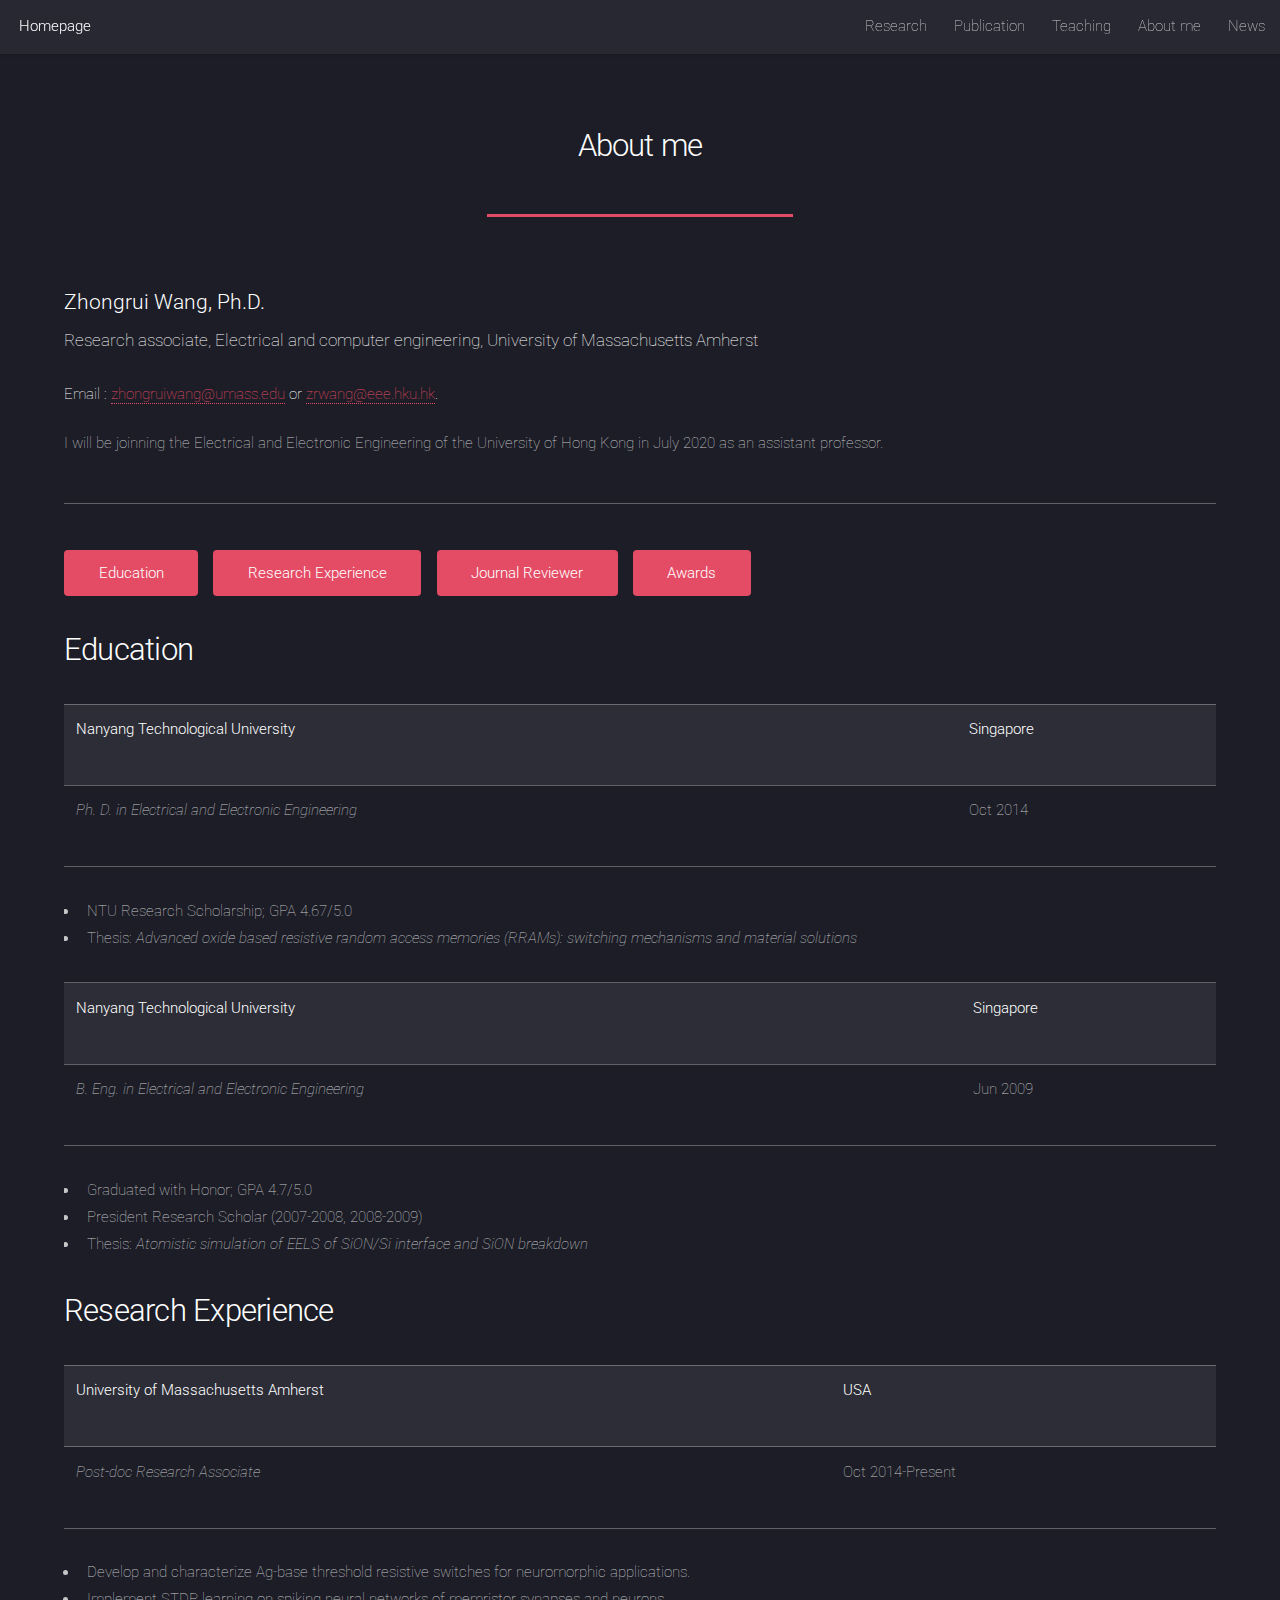
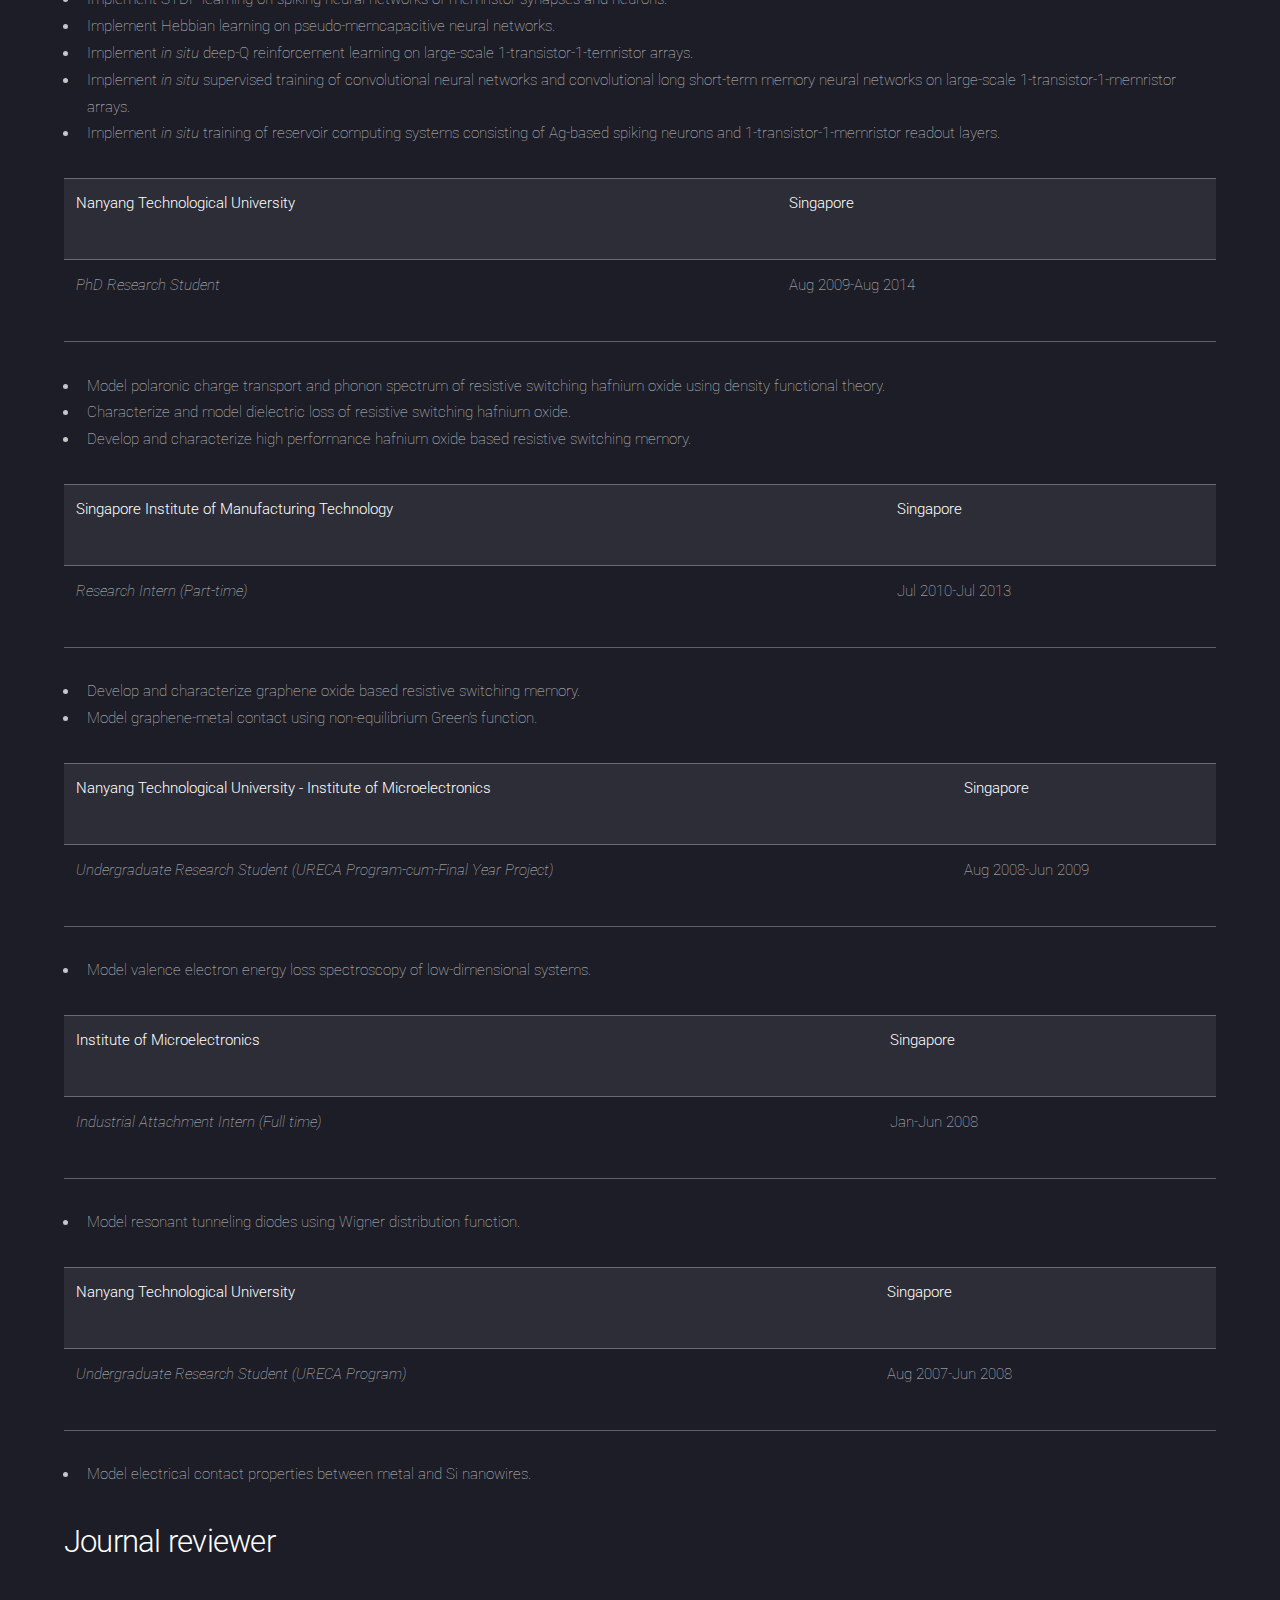
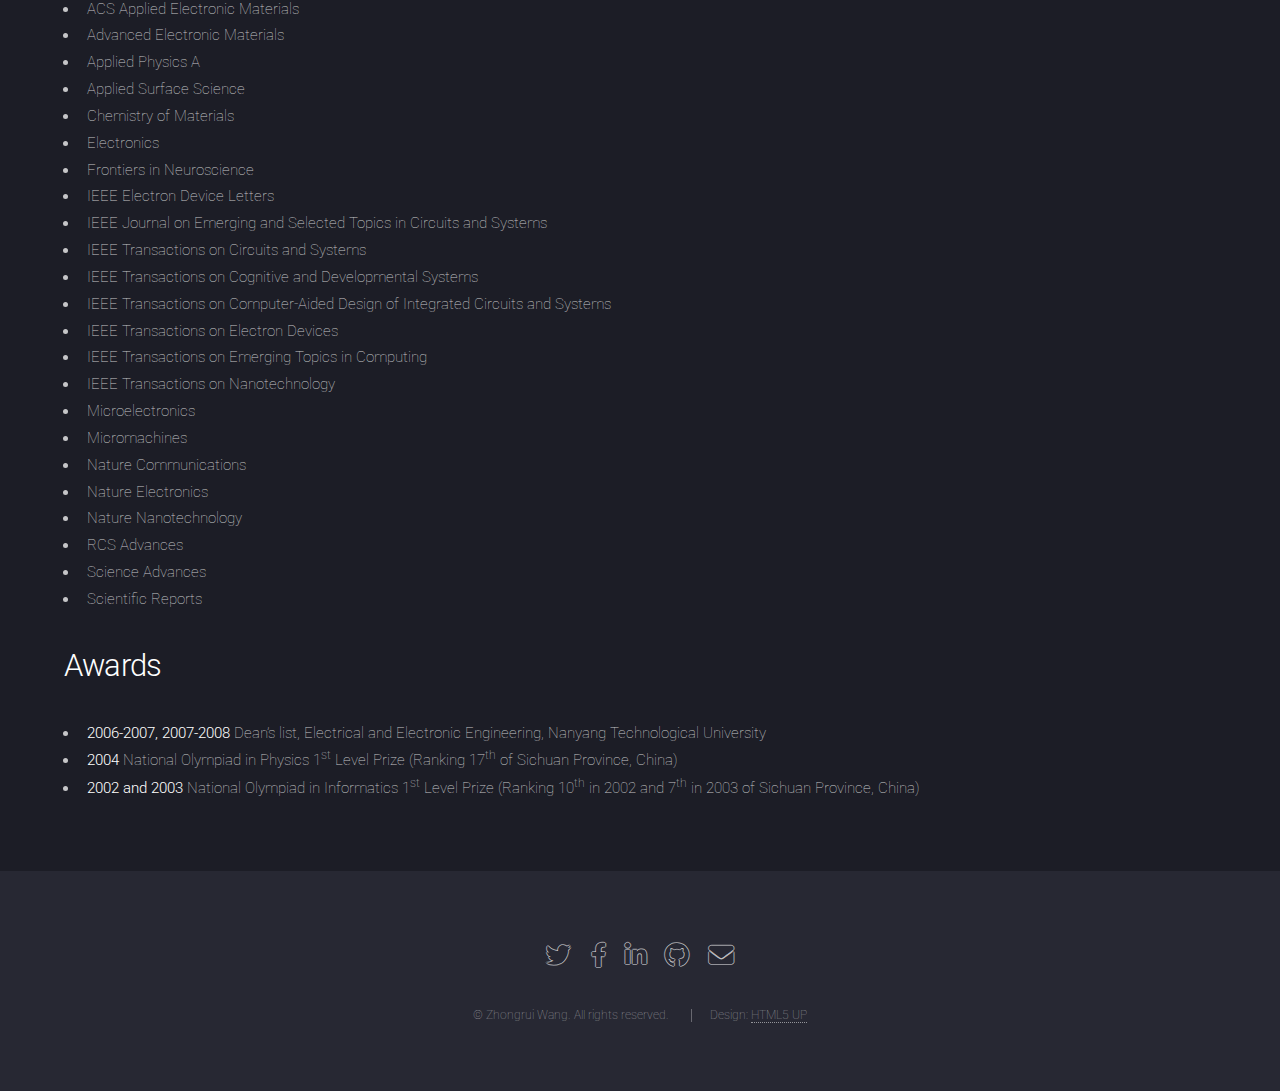
==== commit d7458b5c: "pub, teaching, about, news updated" ====
--- a/about.html
+++ b/about.html
@@ -1,5 +1,3 @@
-
-
 <!DOCTYPE HTML>
 <!--
 	Landed by HTML5 UP
@@ -7,415 +5,388 @@
 	Free for personal and commercial use under the CCA 3.0 license (html5up.net/license)
 -->
 <html>
-	<head>
-		<title>About - Zhongrui Wang's site</title>
-		<meta charset="utf-8" />
-		<meta name="viewport" content="width=device-width, initial-scale=1, user-scalable=no" />
-		<link rel="stylesheet" href="assets/css/main.css" />
-		<noscript><link rel="stylesheet" href="assets/css/noscript.css" /></noscript>
-	</head>
-	<body class="is-preload">
-		<div id="page-wrapper">
-
-			<!-- Header -->
-			<header id="header">
-				<h1 id="logo"><a href="index.html">Frontpage</a></h1>
-				<nav id="nav">
-					<ul>
-						<li><a href="research.html">Research</a></li>
-						<li><a href="publication.html">Publication</a></li>
-						<li><a href="news.html">News</a></li>
-						<li><a href="about.html">About</a></li>
-					</ul>
-				</nav>
-			</header>
-
-			<!-- Main -->
-				<div id="main" class="wrapper style1">
-					<div class="container">
-						<header class="major">
-							<h2>Elements</h2>
-							<p>Ipsum dolor feugiat aliquam tempus sed magna lorem consequat accumsan</p>
-						</header>
-
-						<!-- Text -->
-							<section>
-								<h3>Text</h3>
-								<p>This is <b>bold</b> and this is <strong>strong</strong>. This is <i>italic</i> and this is <em>emphasized</em>.
-								This is <sup>superscript</sup> text and this is <sub>subscript</sub> text.
-								This is <u>underlined</u> and this is code: <code>for (;;) { ... }</code>. Finally, <a href="#">this is a link</a>.</p>
-
-								<hr />
-
-								<header>
-									<h3>Heading with a Subtitle</h3>
-									<p>Lorem ipsum dolor sit amet nullam id egestas urna aliquam</p>
-								</header>
-								<p>Nunc lacinia ante nunc ac lobortis. Interdum adipiscing gravida odio porttitor sem non mi integer non faucibus ornare mi ut ante amet placerat aliquet. Volutpat eu sed ante lacinia sapien lorem accumsan varius montes viverra nibh in adipiscing blandit tempus accumsan.</p>
-								<header>
-									<h4>Heading with a Subtitle</h4>
-									<p>Lorem ipsum dolor sit amet nullam id egestas urna aliquam</p>
-								</header>
-								<p>Nunc lacinia ante nunc ac lobortis. Interdum adipiscing gravida odio porttitor sem non mi integer non faucibus ornare mi ut ante amet placerat aliquet. Volutpat eu sed ante lacinia sapien lorem accumsan varius montes viverra nibh in adipiscing blandit tempus accumsan.</p>
-
-								<hr />
-
-								<h2>Heading Level 2</h2>
-								<h3>Heading Level 3</h3>
-								<h4>Heading Level 4</h4>
-								<h5>Heading Level 5</h5>
-								<h6>Heading Level 6</h6>
-
-								<hr />
-
-								<h4>Blockquote</h4>
-								<blockquote>Fringilla nisl. Donec accumsan interdum nisi, quis tincidunt felis sagittis eget tempus euismod. Vestibulum ante ipsum primis in faucibus vestibulum. Blandit adipiscing eu felis iaculis volutpat ac adipiscing accumsan faucibus. Vestibulum ante ipsum primis in faucibus lorem ipsum dolor sit amet nullam adipiscing eu felis.</blockquote>
-
-								<h4>Preformatted</h4>
-								<pre><code>i = 0;
-
-	while (!deck.isInOrder()) {
-	    print 'Iteration ' + i;
-	    deck.shuffle();
-	    i++;
-	}
-
-	print 'It took ' + i + ' iterations to sort the deck.';
-	</code></pre>
-							</section>
-
-						<!-- Lists -->
-							<section>
-								<h3>Lists</h3>
-								<div class="row">
-									<div class="col-6 col-12-xsmall">
-
-										<h4>Unordered</h4>
-										<ul>
-											<li>Dolor pulvinar etiam magna etiam.</li>
-											<li>Sagittis adipiscing lorem eleifend.</li>
-											<li>Felis enim feugiat dolore viverra.</li>
-										</ul>
-
-										<h4>Alternate</h4>
-										<ul class="alt">
-											<li>Dolor pulvinar etiam magna etiam.</li>
-											<li>Sagittis adipiscing lorem eleifend.</li>
-											<li>Felis enim feugiat dolore viverra.</li>
-											<li>Lobortis adipiscing condimentum lorem.</li>
-											<li>Integer eleifend erat sed accumsan.</li>
-										</ul>
-
-									</div>
-									<div class="col-6 col-12-xsmall">
-
-										<h4>Ordered</h4>
-										<ol>
-											<li>Dolor pulvinar etiam magna etiam.</li>
-											<li>Etiam vel felis at lorem sed viverra.</li>
-											<li>Felis enim feugiat dolore viverra.</li>
-											<li>Dolor pulvinar etiam magna etiam.</li>
-											<li>Etiam vel felis at lorem sed viverra.</li>
-											<li>Felis enim feugiat dolore viverra.</li>
-										</ol>
-
-										<h4>Icons</h4>
-										<ul class="icons">
-											<li><a href="#" class="icon brands fa-twitter"><span class="label">Twitter</span></a></li>
-											<li><a href="#" class="icon brands fa-facebook-f"><span class="label">Facebook</span></a></li>
-											<li><a href="#" class="icon brands fa-instagram"><span class="label">Instagram</span></a></li>
-											<li><a href="#" class="icon brands fa-github"><span class="label">Github</span></a></li>
-											<li><a href="#" class="icon brands fa-dribbble"><span class="label">Dribbble</span></a></li>
-											<li><a href="#" class="icon brands fa-tumblr"><span class="label">Tumblr</span></a></li>
-										</ul>
-										<ul class="icons">
-											<li><a href="#" class="icon brands alt fa-twitter"><span class="label">Twitter</span></a></li>
-											<li><a href="#" class="icon brands alt fa-facebook-f"><span class="label">Facebook</span></a></li>
-											<li><a href="#" class="icon brands alt fa-instagram"><span class="label">Instagram</span></a></li>
-											<li><a href="#" class="icon brands alt fa-github"><span class="label">Github</span></a></li>
-											<li><a href="#" class="icon brands alt fa-dribbble"><span class="label">Dribbble</span></a></li>
-											<li><a href="#" class="icon brands alt fa-tumblr"><span class="label">Tumblr</span></a></li>
-										</ul>
-
-									</div>
-								</div>
-
-								<h4>Actions</h4>
-								<ul class="actions">
-									<li><a href="#" class="button primary">Default</a></li>
-									<li><a href="#" class="button">Default</a></li>
-								</ul>
-								<ul class="actions small">
-									<li><a href="#" class="button primary small">Small</a></li>
-									<li><a href="#" class="button small">Small</a></li>
-								</ul>
-								<div class="row">
-									<div class="col-3 col-6-medium col-12-xsmall">
-										<ul class="actions stacked">
-											<li><a href="#" class="button primary">Default</a></li>
-											<li><a href="#" class="button">Default</a></li>
-										</ul>
-									</div>
-									<div class="col-3 col-6-medium col-12-xsmall">
-										<ul class="actions stacked">
-											<li><a href="#" class="button primary small">Small</a></li>
-											<li><a href="#" class="button small">Small</a></li>
-										</ul>
-									</div>
-									<div class="col-3 col-6-medium col-12-xsmall">
-										<ul class="actions stacked">
-											<li><a href="#" class="button primary fit">Default</a></li>
-											<li><a href="#" class="button fit">Default</a></li>
-										</ul>
-									</div>
-									<div class="col-3 col-6-medium col-12-xsmall">
-										<ul class="actions stacked">
-											<li><a href="#" class="button primary small fit">Small</a></li>
-											<li><a href="#" class="button small fit">Small</a></li>
-										</ul>
-									</div>
-								</div>
-							</section>
-
-						<!-- Table -->
-							<section>
-								<h3>Table</h3>
-								<h4>Default</h4>
-								<div class="table-wrapper">
-									<table>
-										<thead>
-											<tr>
-												<th>Name</th>
-												<th>Description</th>
-												<th>Price</th>
-											</tr>
-										</thead>
-										<tbody>
-											<tr>
-												<td>Item 1</td>
-												<td>Ante turpis integer aliquet porttitor.</td>
-												<td>29.99</td>
-											</tr>
-											<tr>
-												<td>Item 2</td>
-												<td>Vis ac commodo adipiscing arcu aliquet.</td>
-												<td>19.99</td>
-											</tr>
-											<tr>
-												<td>Item 3</td>
-												<td> Morbi faucibus arcu accumsan lorem.</td>
-												<td>29.99</td>
-											</tr>
-											<tr>
-												<td>Item 4</td>
-												<td>Vitae integer tempus condimentum.</td>
-												<td>19.99</td>
-											</tr>
-											<tr>
-												<td>Item 5</td>
-												<td>Ante turpis integer aliquet porttitor.</td>
-												<td>29.99</td>
-											</tr>
-										</tbody>
-										<tfoot>
-											<tr>
-												<td colspan="2"></td>
-												<td>100.00</td>
-											</tr>
-										</tfoot>
-									</table>
-								</div>
-								<h4>Alternate</h4>
-								<div class="table-wrapper">
-									<table class="alt">
-										<thead>
-											<tr>
-												<th>Name</th>
-												<th>Description</th>
-												<th>Price</th>
-											</tr>
-										</thead>
-										<tbody>
-											<tr>
-												<td>Item 1</td>
-												<td>Ante turpis integer aliquet porttitor.</td>
-												<td>29.99</td>
-											</tr>
-											<tr>
-												<td>Item 2</td>
-												<td>Vis ac commodo adipiscing arcu aliquet.</td>
-												<td>19.99</td>
-											</tr>
-											<tr>
-												<td>Item 3</td>
-												<td> Morbi faucibus arcu accumsan lorem.</td>
-												<td>29.99</td>
-											</tr>
-											<tr>
-												<td>Item 4</td>
-												<td>Vitae integer tempus condimentum.</td>
-												<td>19.99</td>
-											</tr>
-											<tr>
-												<td>Item 5</td>
-												<td>Ante turpis integer aliquet porttitor.</td>
-												<td>29.99</td>
-											</tr>
-										</tbody>
-										<tfoot>
-											<tr>
-												<td colspan="2"></td>
-												<td>100.00</td>
-											</tr>
-										</tfoot>
-									</table>
-								</div>
-							</section>
-
-						<!-- Buttons -->
-							<section>
-								<h3>Buttons</h3>
-								<ul class="actions">
-									<li><a href="#" class="button primary">Primary</a></li>
-									<li><a href="#" class="button">Default</a></li>
-								</ul>
-								<ul class="actions">
-									<li><a href="#" class="button primary large">Large</a></li>
-									<li><a href="#" class="button">Default</a></li>
-									<li><a href="#" class="button small">Default</a></li>
-								</ul>
-								<div class="row">
-									<div class="col-6 col-12-xsmall">
-										<ul class="actions fit">
-											<li><a href="#" class="button primary fit">Fit</a></li>
-											<li><a href="#" class="button fit">Fit</a></li>
-										</ul>
-									</div>
-									<div class="col-6 col-12-xsmall">
-										<ul class="actions fit small">
-											<li><a href="#" class="button primary fit small">Fit + Small</a></li>
-											<li><a href="#" class="button fit small">Fit + Small</a></li>
-										</ul>
-									</div>
-								</div>
-								<ul class="actions">
-									<li><a href="#" class="button primary icon solid fa-download">Icon</a></li>
-									<li><a href="#" class="button icon solid fa-download">Icon</a></li>
-								</ul>
-								<ul class="actions">
-									<li><span class="button primary disabled">Primary</span></li>
-									<li><span class="button disabled">Default</span></li>
-								</ul>
-							</section>
-
-						<!-- Form -->
-							<section>
-								<h3>Form</h3>
-								<form method="post" action="#">
-									<div class="row gtr-uniform gtr-50">
-										<div class="col-6 col-12-xsmall">
-											<input type="text" name="name" id="name" value="" placeholder="Name" />
-										</div>
-										<div class="col-6 col-12-xsmall">
-											<input type="email" name="email" id="email" value="" placeholder="Email" />
-										</div>
-										<div class="col-12">
-											<select name="category" id="category">
-												<option value="">- Category -</option>
-												<option value="1">Manufacturing</option>
-												<option value="1">Shipping</option>
-												<option value="1">Administration</option>
-												<option value="1">Human Resources</option>
-											</select>
-										</div>
-										<div class="col-4 col-12-medium">
-											<input type="radio" id="priority-low" name="priority" checked>
-											<label for="priority-low">Low Priority</label>
-										</div>
-										<div class="col-4 col-12-medium">
-											<input type="radio" id="priority-normal" name="priority">
-											<label for="priority-normal">Normal Priority</label>
-										</div>
-										<div class="col-4 col-12-medium">
-											<input type="radio" id="priority-high" name="priority">
-											<label for="priority-high">High Priority</label>
-										</div>
-										<div class="col-6 col-12-medium">
-											<input type="checkbox" id="copy" name="copy">
-											<label for="copy">Email me a copy of this message</label>
-										</div>
-										<div class="col-6 col-12-medium">
-											<input type="checkbox" id="human" name="human" checked>
-											<label for="human">I am a human and not a robot</label>
-										</div>
-										<div class="col-12">
-											<textarea name="message" id="message" placeholder="Enter your message" rows="6"></textarea>
-										</div>
-										<div class="col-12">
-											<ul class="actions">
-												<li><input type="submit" value="Send Message" class="primary" /></li>
-												<li><input type="reset" value="Reset" /></li>
-											</ul>
-										</div>
-									</div>
-								</form>
-							</section>
-
-						<!-- Image -->
-							<section>
-								<h3>Image</h3>
-								<h4>Fit</h4>
-								<div class="box alt">
-									<div class="row gtr-50 gtr-uniform">
-										<div class="col-12"><span class="image fit"><img src="images/pic07.jpg" alt="" /></span></div>
-										<div class="col-4 col-6-xsmall"><span class="image fit"><img src="images/pic02.jpg" alt="" /></span></div>
-										<div class="col-4 col-6-xsmall"><span class="image fit"><img src="images/pic03.jpg" alt="" /></span></div>
-										<div class="col-4 col-6-xsmall"><span class="image fit"><img src="images/pic04.jpg" alt="" /></span></div>
-										<div class="col-4 col-6-xsmall"><span class="image fit"><img src="images/pic04.jpg" alt="" /></span></div>
-										<div class="col-4 col-6-xsmall"><span class="image fit"><img src="images/pic02.jpg" alt="" /></span></div>
-										<div class="col-4 col-6-xsmall"><span class="image fit"><img src="images/pic03.jpg" alt="" /></span></div>
-										<div class="col-4 col-6-xsmall"><span class="image fit"><img src="images/pic03.jpg" alt="" /></span></div>
-										<div class="col-4 col-6-xsmall"><span class="image fit"><img src="images/pic04.jpg" alt="" /></span></div>
-										<div class="col-4 col-6-xsmall"><span class="image fit"><img src="images/pic02.jpg" alt="" /></span></div>
-										<div class="col-4 col-6-xsmall"><span class="image fit"><img src="images/pic02.jpg" alt="" /></span></div>
-										<div class="col-4 col-6-xsmall"><span class="image fit"><img src="images/pic03.jpg" alt="" /></span></div>
-										<div class="col-4 col-6-xsmall"><span class="image fit"><img src="images/pic04.jpg" alt="" /></span></div>
-									</div>
-								</div>
-
-								<h4>Left &amp; Right</h4>
-								<p><span class="image left"><img src="images/pic08.jpg" alt="" /></span>Fringilla nisl. Donec accumsan interdum nisi, quis tincidunt felis sagittis eget. tempus euismod. Vestibulum ante ipsum primis in faucibus vestibulum. Blandit adipiscing eu felis iaculis volutpat ac adipiscing accumsan eu faucibus. Integer ac pellentesque praesent tincidunt felis sagittis eget. tempus euismod. Vestibulum ante ipsum primis in faucibus vestibulum. Blandit adipiscing eu felis iaculis volutpat ac adipiscing accumsan eu faucibus. Integer ac pellentesque praesent. Donec accumsan interdum nisi, quis tincidunt felis sagittis eget. tempus euismod. Vestibulum ante ipsum primis in faucibus vestibulum. Blandit adipiscing eu felis iaculis volutpat ac adipiscing accumsan eu faucibus. Integer ac pellentesque praesent tincidunt felis sagittis eget. tempus euismod. Vestibulum ante ipsum primis in faucibus vestibulum. Blandit adipiscing eu felis iaculis volutpat ac adipiscing accumsan eu faucibus. Integer ac pellentesque praesent. Cras aliquet accumsan curae accumsan arcu amet egestas placerat odio morbi mi adipiscing col morbi felis faucibus in gravida sollicitudin interdum commodo. Ante aliquam vis iaculis accumsan lorem ipsum dolor sit amet nullam. Cras aliquet accumsan curae accumsan arcu amet egestas placerat odio morbi mi adipiscing col morbi felis faucibus in gravida sollicitudin interdum commodo. Ante aliquam vis iaculis accumsan lorem ipsum dolor sit amet nullam.</p>
-								<p><span class="image right"><img src="images/pic08.jpg" alt="" /></span>Fringilla nisl. Donec accumsan interdum nisi, quis tincidunt felis sagittis eget. tempus euismod. Vestibulum ante ipsum primis in faucibus vestibulum. Blandit adipiscing eu felis iaculis volutpat ac adipiscing accumsan eu faucibus. Integer ac pellentesque praesent tincidunt felis sagittis eget. tempus euismod. Vestibulum ante ipsum primis in faucibus vestibulum. Blandit adipiscing eu felis iaculis volutpat ac adipiscing accumsan eu faucibus. Integer ac pellentesque praesent. Donec accumsan interdum nisi, quis tincidunt felis sagittis eget. tempus euismod. Vestibulum ante ipsum primis in faucibus vestibulum. Blandit adipiscing eu felis iaculis volutpat ac adipiscing accumsan eu faucibus. Integer ac pellentesque praesent tincidunt felis sagittis eget. tempus euismod. Vestibulum ante ipsum primis in faucibus vestibulum. Blandit adipiscing eu felis iaculis volutpat ac adipiscing accumsan eu faucibus. Integer ac pellentesque praesent. Cras aliquet accumsan curae accumsan arcu amet egestas placerat odio morbi mi adipiscing col morbi felis faucibus in gravida sollicitudin interdum commodo. Ante aliquam vis iaculis accumsan lorem ipsum dolor sit amet nullam. Cras aliquet accumsan curae accumsan arcu amet egestas placerat odio morbi mi adipiscing col morbi felis faucibus in gravida sollicitudin interdum commodo. Ante aliquam vis iaculis accumsan lorem ipsum dolor sit amet nullam.</p>
-							</section>
-
-					</div>
-				</div>
-
-			<!-- Footer -->
-				<footer id="footer">
-					<ul class="icons">
-						<li><a href="#" class="icon brands alt fa-twitter"><span class="label">Twitter</span></a></li>
-						<li><a href="#" class="icon brands alt fa-facebook-f"><span class="label">Facebook</span></a></li>
-						<li><a href="#" class="icon brands alt fa-linkedin-in"><span class="label">LinkedIn</span></a></li>						
-						<li><a href="#" class="icon brands alt fa-github"><span class="label">GitHub</span></a></li>
-						<li><a href="#" class="icon solid alt fa-envelope"><span class="label">Email</span></a></li>
-					</ul>
-					<ul class="copyright">
-						<li>&copy; Untitled. All rights reserved.</li><li>Design: <a href="http://html5up.net">HTML5 UP</a></li>
-					</ul>
-				</footer>
-
+
+<head>
+	<title>About - Zhongrui Wang's site</title>
+	<meta charset="utf-8" />
+	<meta name="viewport" content="width=device-width, initial-scale=1, user-scalable=no" />
+	<link rel="stylesheet" href="assets/css/main.css" />
+	<noscript>
+		<link rel="stylesheet" href="assets/css/noscript.css" /></noscript>
+</head>
+
+<body class="is-preload">
+	<div id="page-wrapper">
+
+		<!-- Header -->
+		<header id="header">
+			<h1 id="logo"><a href="index.html">Homepage</a></h1>
+			<nav id="nav">
+				<ul>
+					<li><a href="research.html">Research</a></li>
+					<li><a href="publication.html">Publication</a></li>
+					<li><a href="teaching.html">Teaching</a></li>
+					<li><a href="about.html">About me</a></li>
+					<li><a href="news.html">News</a></li>
+				</ul>
+			</nav>
+		</header>
+
+		<!-- Main -->
+		<div id="main" class="wrapper style1">
+			<div class="container">
+				<header class="major">
+					<h2>About me</h2>
+				</header>
+
+				<!-- Text -->
+				<section>
+					<header>
+						<h3>Zhongrui Wang, Ph.D.</h3>
+						<p>Research associate, Electrical and computer engineering, University of Massachusetts Amherst
+						</p>
+						<p> Email : <a href="mailto:zhongruiwang@umass.edu"> zhongruiwang@umass.edu</a> or <a href="mailto:zrwang@eee.hku.hk"> zrwang@eee.hku.hk</a>.</p>
+					</header>
+
+					<p>I will be joinning the Electrical and Electronic Engineering of the University of Hong Kong in
+						July 2020 as an assistant professor.</p>
+
+					<hr />
+				</section>
+
+				<!-- Jump to different sections -->
+				<section>
+					<ul class="actions">
+						<li><a href="#education" class="button primary">Education</a></li>
+						<li><a href="#research_experience" class="button primary">Research Experience</a></li>
+						<li><a href="#journal_reviewer" class="button primary">Journal Reviewer</a></li>
+						<li><a href="#awards" class="button primary">Awards</a></li>
+					</ul>
+				</section>
+
+				<!--Education-->
+				<section>
+					<header>
+						<h2>Education</h2>
+					</header>
+					<div id="education"></div>
+					<div class="table-wrapper">
+						<table>
+							<tbody>
+								<tr>
+									<td>
+										<p><strong>Nanyang Technological University</strong></p>
+									</td>
+									<td>
+										<p><strong>Singapore</strong></p>
+									</td>
+								</tr>
+								<tr>
+									<td>
+										<p><em>Ph. D. in Electrical and Electronic Engineering</em></p>
+									</td>
+									<td>
+										<p>Oct 2014</p>
+									</td>
+								</tr>
+							</tbody>
+						</table>
+
+						<ul>
+							<li>NTU Research Scholarship; GPA 4.67/5.0</li>
+							<li>Thesis: <em>Advanced oxide based resistive random access memories (RRAMs): switching
+									mechanisms and material solutions</em></p>
+							</li>
+						</ul>
+
+						<table>
+							<tbody>
+								<tr>
+									<td>
+										<p><strong>Nanyang Technological University</strong></p>
+									</td>
+									<td>
+										<p><strong>Singapore</strong></p>
+									</td>
+								</tr>
+								<tr>
+									<td>
+										<p><em>B. Eng. in Electrical and Electronic Engineering</em></p>
+									</td>
+									<td>
+										<p>Jun 2009</p>
+									</td>
+								</tr>
+							</tbody>
+						</table>
+
+						<ul>
+							<li>Graduated with Honor; GPA 4.7/5.0</li>
+							<li>President Research Scholar (2007-2008, 2008-2009)</li>
+							<li>Thesis: <em>Atomistic simulation of EELS of SiON/Si interface and SiON breakdown</em>
+								</p>
+							</li>
+						</ul>
+				</section>
+
+				<!--Research experience-->
+				<section>
+					<header>
+						<h2>Research Experience</h2>
+					</header>
+					<div id="research_experience"></div>
+					<table>
+						<tbody>
+							<tr>
+								<td>
+									<p><strong>University of Massachusetts Amherst</strong></p>
+								</td>
+								<td>
+									<p><strong>USA</strong></p>
+								</td>
+							</tr>
+							<tr>
+								<td>
+									<p><em>Post-doc Research Associate</em></p>
+								</td>
+								<td>
+									<p>Oct 2014-Present</p>
+								</td>
+							</tr>
+						</tbody>
+					</table>
+
+					<ul>
+						<li>Develop and characterize Ag-base threshold resistive switches for neuromorphic applications.
+						</li>
+						<li>Implement STDP learning on spiking neural networks of memristor synapses and neurons.</li>
+						<li>Implement Hebbian learning on pseudo-memcapacitive neural networks.</li>
+						<li>Implement <em>in situ</em> deep-Q reinforcement learning on large-scale
+							1-transistor-1-temristor arrays.</li>
+						<li>Implement <em>in situ</em> supervised training of convolutional neural networks and
+							convolutional long short-term memory neural networks on large-scale 1-transistor-1-memristor
+							arrays.</li>
+						<li>Implement <em>in situ</em> training of reservoir computing systems consisting of Ag-based
+							spiking neurons and 1-transistor-1-memristor readout layers.</li>
+					</ul>
+
+					<table>
+						<tbody>
+							<tr>
+								<td>
+									<p><strong>Nanyang Technological University</strong></p>
+								</td>
+								<td>
+									<p><strong>Singapore</strong></p>
+								</td>
+							</tr>
+							<tr>
+								<td>
+									<p><em>PhD Research Student</em></p>
+								</td>
+								<td>
+									<p>Aug 2009-Aug 2014</p>
+								</td>
+							</tr>
+						</tbody>
+					</table>
+
+					<ul>
+						<li>Model polaronic charge transport and phonon spectrum of resistive switching hafnium oxide
+							using density functional theory.</li>
+						<li>Characterize and model dielectric loss of resistive switching hafnium oxide.</li>
+						<li>Develop and characterize high performance hafnium oxide based resistive switching memory.
+						</li>
+					</ul>
+
+					<table>
+						<tbody>
+							<tr>
+								<td>
+									<p><strong>Singapore Institute of Manufacturing Technology</strong></p>
+								</td>
+								<td>
+									<p><strong>Singapore</strong></p>
+								</td>
+							</tr>
+							<tr>
+								<td>
+									<p><em>Research Intern (Part-time)</em></p>
+								</td>
+								<td>
+									<p>Jul 2010-Jul 2013</p>
+								</td>
+							</tr>
+						</tbody>
+					</table>
+
+					<ul>
+						<li>Develop and characterize graphene oxide based resistive switching memory.</li>
+						<li>Model graphene-metal contact using non-equilibrium Green&rsquo;s function.</li>
+					</ul>
+
+					<table>
+						<tbody>
+							<tr>
+								<td>
+									<p><strong>Nanyang Technological University - Institute of
+											Microelectronics</strong>
+									</p>
+								</td>
+								<td>
+									<p><strong>Singapore</strong></p>
+								</td>
+							</tr>
+							<tr>
+								<td>
+									<p><em>Undergraduate Research Student (URECA Program-cum-Final Year Project)</em>
+									</p>
+								</td>
+								<td>
+									<p>Aug 2008-Jun 2009</p>
+								</td>
+							</tr>
+						</tbody>
+					</table>
+
+					<ul>
+						<li>Model valence electron energy loss spectroscopy of low-dimensional systems.</li>
+					</ul>
+
+					<table>
+						<tbody>
+							<tr>
+								<td>
+									<p><strong>Institute of Microelectronics</strong></p>
+								</td>
+								<td>
+									<p><strong>Singapore</strong></p>
+								</td>
+							</tr>
+							<tr>
+								<td>
+									<p><em>Industrial Attachment Intern (Full time)</em></p>
+								</td>
+								<td>
+									<p>Jan-Jun 2008</p>
+								</td>
+							</tr>
+						</tbody>
+					</table>
+
+					<ul>
+						<li>Model resonant tunneling diodes using Wigner distribution function.</li>
+					</ul>
+
+					<table>
+						<tbody>
+							<tr>
+								<td>
+									<p><strong>Nanyang Technological University</strong></p>
+								</td>
+								<td>
+									<p><strong>Singapore</strong></p>
+								</td>
+							</tr>
+							<tr>
+								<td>
+									<p><em>Undergraduate Research Student (URECA Program)</em></p>
+								</td>
+								<td>
+									<p>Aug 2007-Jun 2008</p>
+								</td>
+							</tr>
+						</tbody>
+					</table>
+
+					<ul>
+						<li>Model electrical contact properties between metal and Si nanowires.</li>
+					</ul>
+				</section>
+
+				<!--Referee-->
+				<section>
+					<header>
+						<h2>Journal reviewer</h2>
+					</header>
+					<div id="journal_reviewer"></div>
+					<ul>
+						<li>ACS Applied Electronic Materials</li>
+						<li>Advanced Electronic Materials</li>
+						<li>Applied Physics A</li>
+						<li>Applied Surface Science</li>
+						<li>Chemistry of Materials</li>
+						<li>Electronics</li>
+						<li>Frontiers in Neuroscience</li>
+						<li>IEEE Electron Device Letters</li>
+						<li>IEEE Journal on Emerging and Selected Topics in Circuits and Systems</li>
+						<li>IEEE Transactions on Circuits and Systems</li>
+						<li>IEEE Transactions on Cognitive and Developmental Systems</li>
+						<li>IEEE Transactions on Computer-Aided Design of Integrated Circuits and Systems</li>
+						<li>IEEE Transactions on Electron Devices</li>
+						<li>IEEE Transactions on Emerging Topics in Computing</li>
+						<li>IEEE Transactions on Nanotechnology</li>
+						<li>Microelectronics</li>
+						<li>Micromachines</li>
+						<li>Nature Communications</li>
+						<li>Nature Electronics</li>
+						<li>Nature Nanotechnology</li>
+						<li>RCS Advances</li>
+						<li>Science Advances</li>
+						<li>Scientific Reports</li>
+					</ul>
+				</section>
+
+				<!--Awards-->
+				<section>
+					<header>
+						<h2>Awards</h2>
+					</header>
+					<div id="awards"></div>
+					<ul>
+						<li><strong>2006-2007, 2007-2008</strong> Dean&rsquo;s list, Electrical and Electronic
+							Engineering, Nanyang Technological University</li>
+						<li><strong>2004</strong> National Olympiad in Physics 1<sup>st</sup> Level Prize (Ranking
+							17<sup>th</sup> of Sichuan Province, China)</li>
+						<li><strong>2002 and 2003</strong> National Olympiad in Informatics 1<sup>st</sup> Level Prize
+							(Ranking 10<sup>th</sup> in 2002 and 7<sup>th</sup> in 2003 of Sichuan Province, China)</li>
+					</ul>
+				</section>
+			</div>
 		</div>
 
-		<!-- Scripts -->
-			<script src="assets/js/jquery.min.js"></script>
-			<script src="assets/js/jquery.scrolly.min.js"></script>
-			<script src="assets/js/jquery.dropotron.min.js"></script>
-			<script src="assets/js/jquery.scrollex.min.js"></script>
-			<script src="assets/js/browser.min.js"></script>
-			<script src="assets/js/breakpoints.min.js"></script>
-			<script src="assets/js/util.js"></script>
-			<script src="assets/js/main.js"></script>
-
-	</body>
+		<!-- Footer -->
+		<footer id="footer">
+			<ul class="icons">
+				<li><a href="https://twitter.com/wangzhongrui" class="icon brands alt fa-twitter"><span
+							class="label">Twitter</span></a></li>
+				<li><a href="https://www.facebook.com/zhongrwang" class="icon brands alt fa-facebook-f"><span
+							class="label">Facebook</span></a></li>
+				<li><a href="https://www.linkedin.com/in/zhongruiwang" class="icon brands alt fa-linkedin-in"><span
+							class="label">LinkedIn</span></a></li>
+				<li><a href="https://github.com/zhongruiwang" class="icon brands alt fa-github"><span
+							class="label">GitHub</span></a></li>
+				<li><a href="mailto:zrwang@eee.hku.hk" class="icon solid alt fa-envelope"><span
+							class="label">Email</span></a></li>
+			</ul>
+			<ul class="copyright">
+				<li>&copy; Zhongrui Wang. All rights reserved.</li>
+				<li>Design: <a href="http://html5up.net">HTML5 UP</a></li>
+			</ul>
+		</footer>
+
+	</div>
+
+	<!-- Scripts -->
+	<script src="assets/js/jquery.min.js"></script>
+	<script src="assets/js/jquery.scrolly.min.js"></script>
+	<script src="assets/js/jquery.dropotron.min.js"></script>
+	<script src="assets/js/jquery.scrollex.min.js"></script>
+	<script src="assets/js/browser.min.js"></script>
+	<script src="assets/js/breakpoints.min.js"></script>
+	<script src="assets/js/util.js"></script>
+	<script src="assets/js/main.js"></script>
+
+</body>
+
 </html>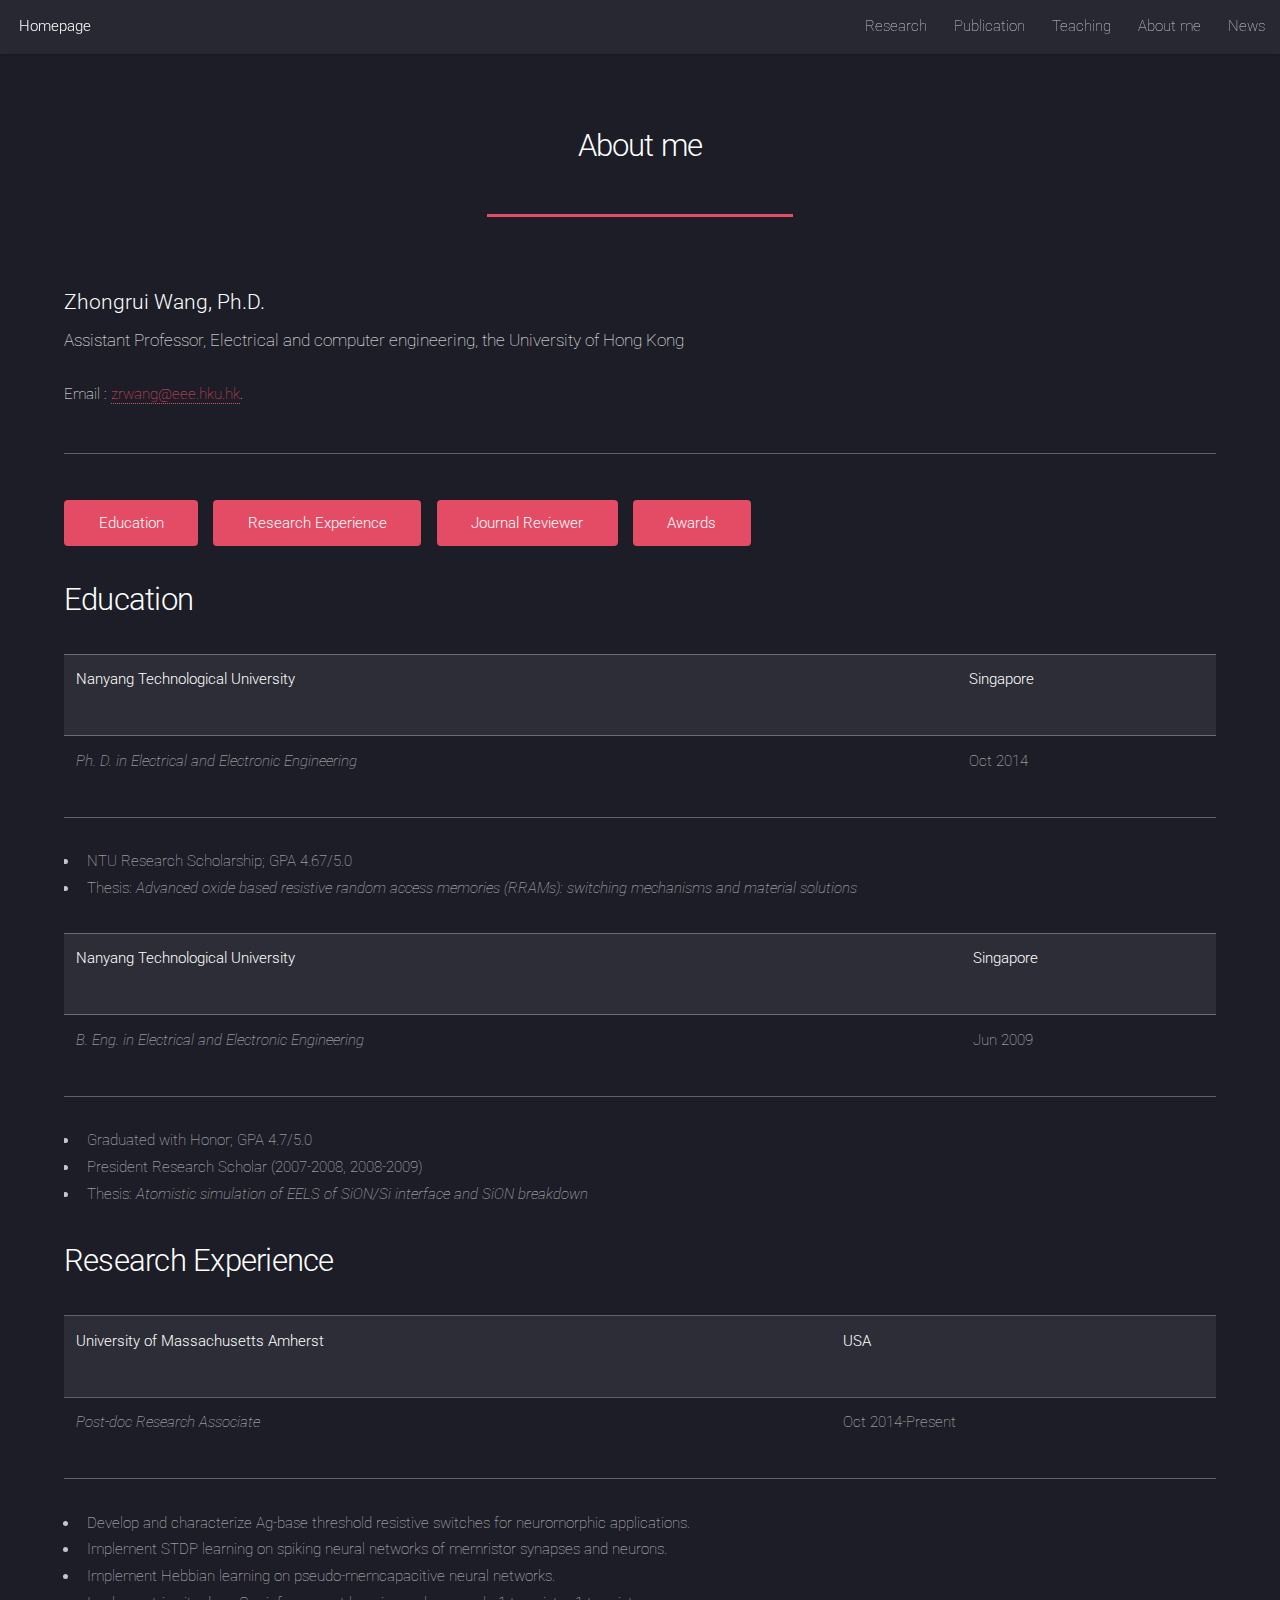
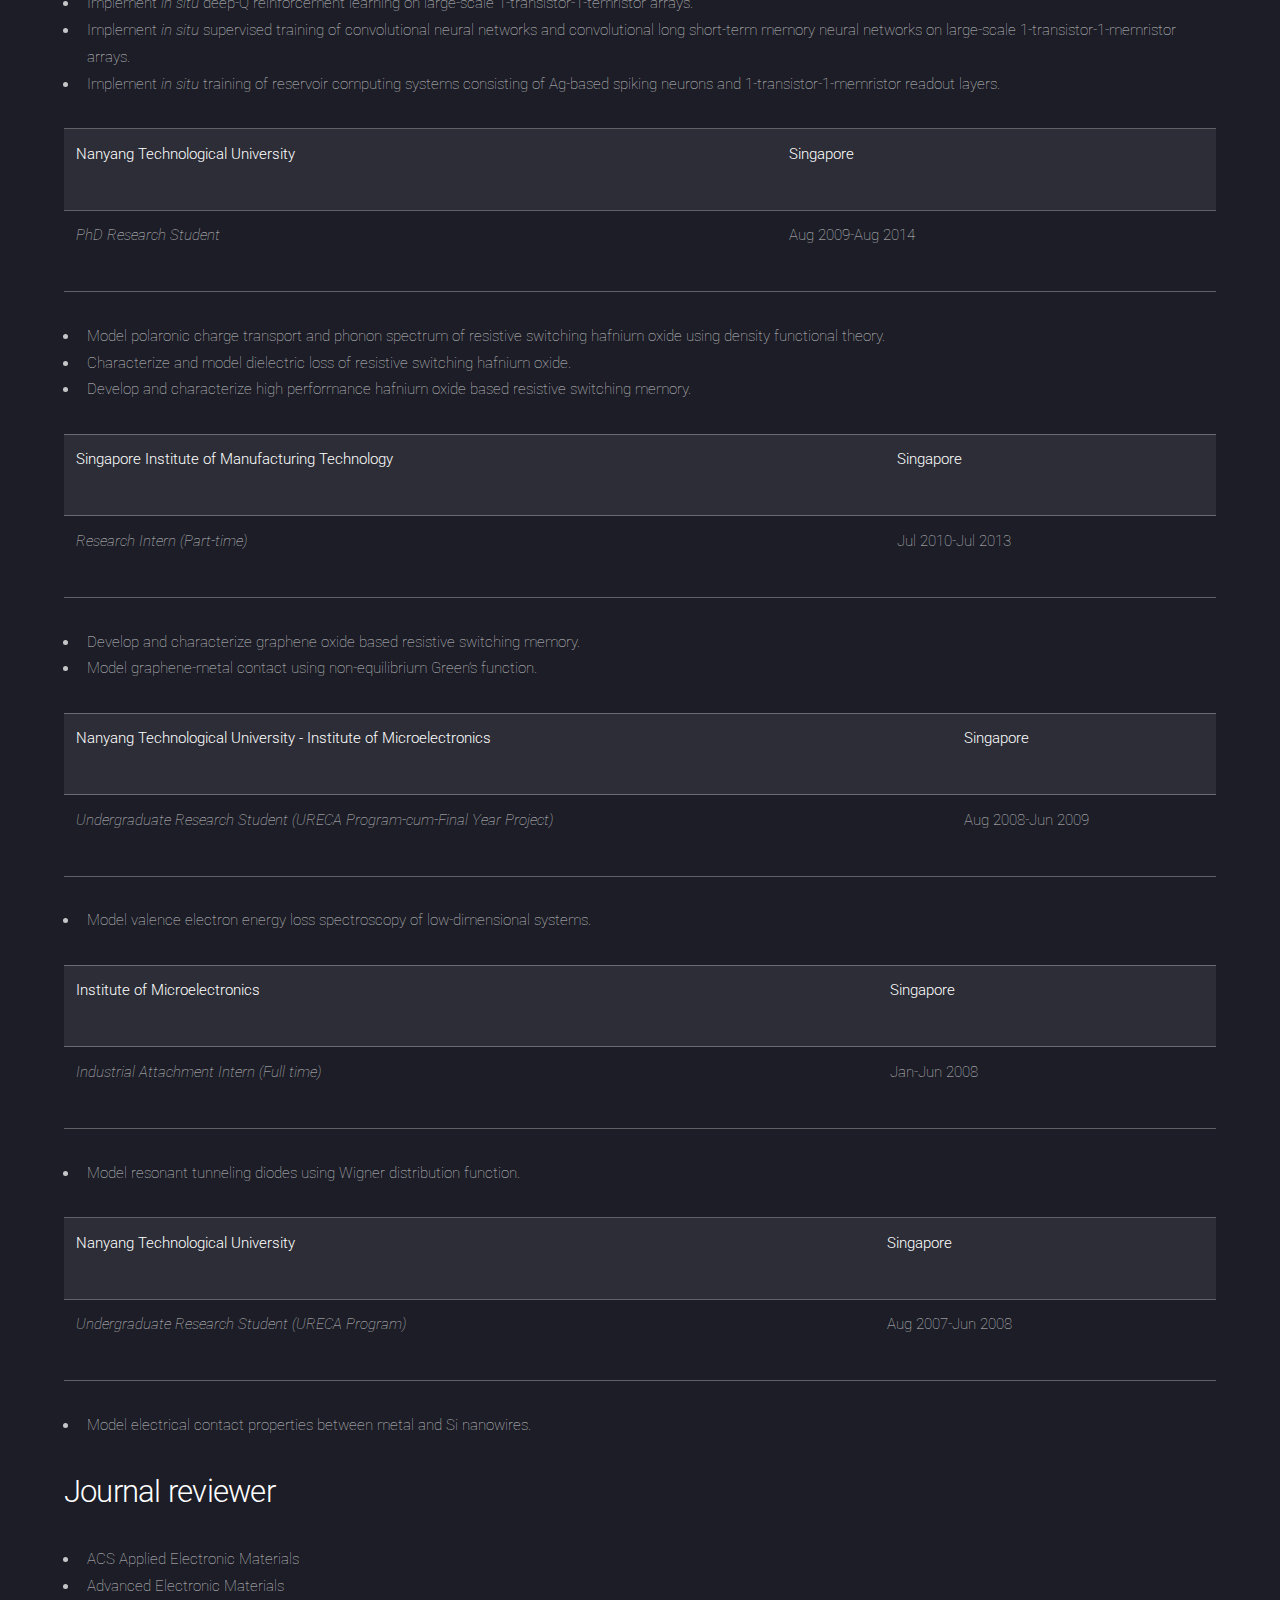
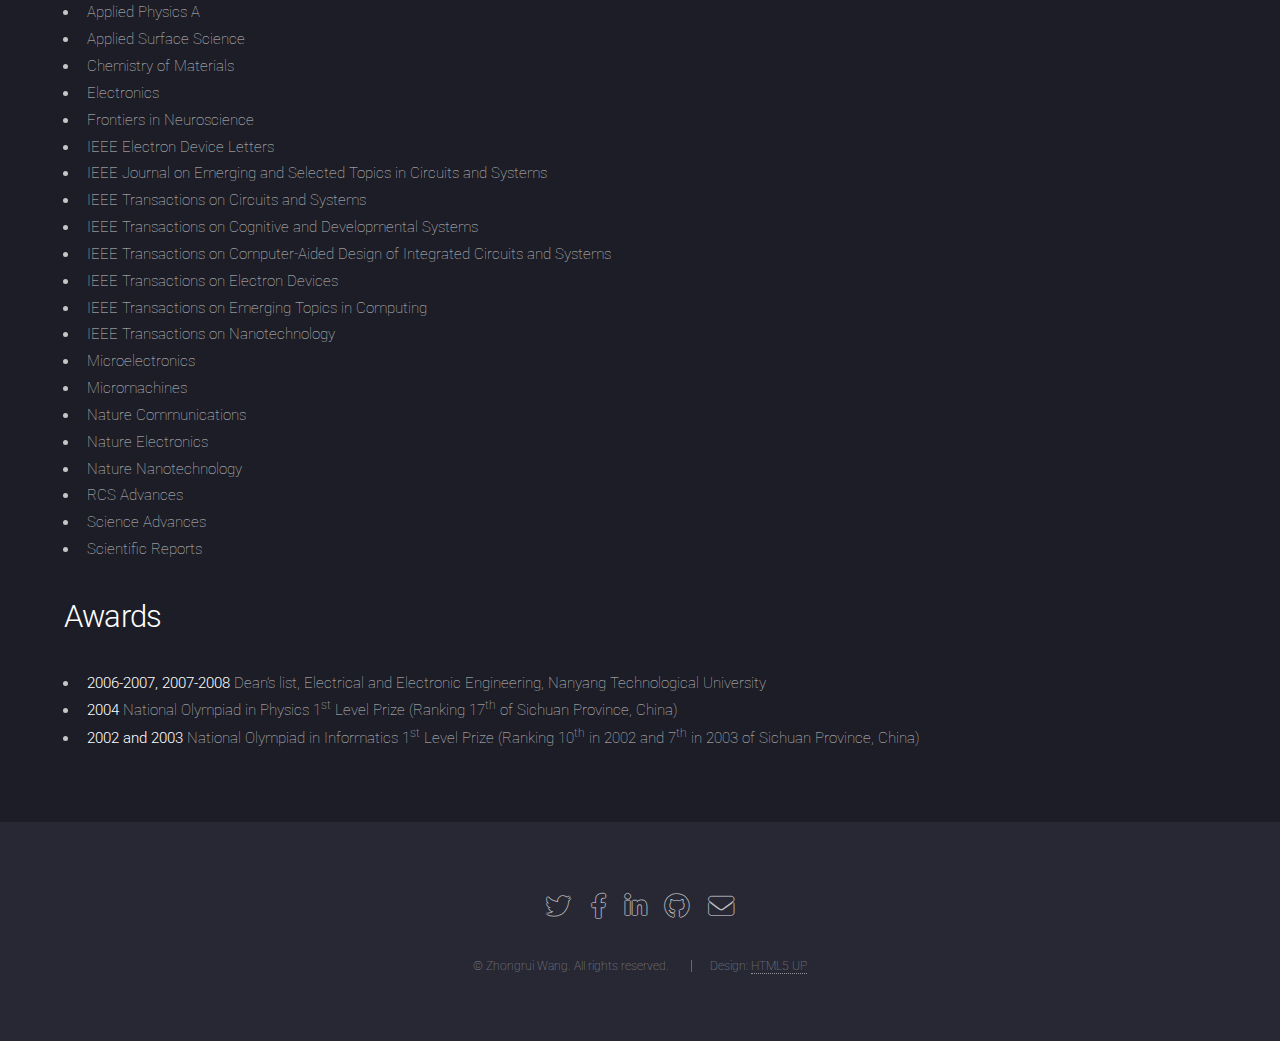
==== commit bbb99f20: "Update" ====
--- a/about.html
+++ b/about.html
@@ -43,13 +43,10 @@
 				<section>
 					<header>
 						<h3>Zhongrui Wang, Ph.D.</h3>
-						<p>Research associate, Electrical and computer engineering, University of Massachusetts Amherst
+						<p>Assistant Professor, Electrical and computer engineering, the University of Hong Kong
 						</p>
-						<p> Email : <a href="mailto:zhongruiwang@umass.edu"> zhongruiwang@umass.edu</a> or <a href="mailto:zrwang@eee.hku.hk"> zrwang@eee.hku.hk</a>.</p>
-					</header>
-
-					<p>I will be joinning the Electrical and Electronic Engineering of the University of Hong Kong in
-						July 2020 as an assistant professor.</p>
+						<p> Email : <a href="mailto:zrwang@eee.hku.hk"> zrwang@eee.hku.hk</a>.</p>						
+					</header>
 
 					<hr />
 				</section>
@@ -65,11 +62,10 @@
 				</section>
 
 				<!--Education-->
-				<section>
+				<section id="education">
 					<header>
 						<h2>Education</h2>
 					</header>
-					<div id="education"></div>
 					<div class="table-wrapper">
 						<table>
 							<tbody>
@@ -130,11 +126,10 @@
 				</section>
 
 				<!--Research experience-->
-				<section>
+				<section id="research_experience">
 					<header>
 						<h2>Research Experience</h2>
 					</header>
-					<div id="research_experience"></div>
 					<table>
 						<tbody>
 							<tr>
@@ -305,11 +300,10 @@
 				</section>
 
 				<!--Referee-->
-				<section>
+				<section id="journal_reviewer">
 					<header>
 						<h2>Journal reviewer</h2>
 					</header>
-					<div id="journal_reviewer"></div>
 					<ul>
 						<li>ACS Applied Electronic Materials</li>
 						<li>Advanced Electronic Materials</li>
@@ -338,11 +332,10 @@
 				</section>
 
 				<!--Awards-->
-				<section>
+				<section id="awards">
 					<header>
 						<h2>Awards</h2>
 					</header>
-					<div id="awards"></div>
 					<ul>
 						<li><strong>2006-2007, 2007-2008</strong> Dean&rsquo;s list, Electrical and Electronic
 							Engineering, Nanyang Technological University</li>
--- a/assets/css/main.css
+++ b/assets/css/main.css
@@ -2970,7 +2970,7 @@
 		background-attachment: fixed;
 		background-position: center center;
 		background-size: cover;
-		box-shadow: 0 0.25em 0.5em 0 rgba(0, 0, 0, 0.25);
+		box-shadow: 0 0.25em 0.5em 0 rgba(0, 0, 0, 0.125);
 		height: 100vh;
 		overflow: hidden;
 		position: relative;
@@ -3471,10 +3471,9 @@
 		}
 
 		#banner:after {
-			background-image: -moz-linear-gradient(top, rgba(23, 24, 32, 0.95), rgba(23, 24, 32, 0.95)), url("images/overlay.png");;
-			background-image: -webkit-linear-gradient(top, rgba(23, 24, 32, 0.95), rgba(23, 24, 32, 0.95)), url("images/overlay.png");;
-			background-image: -ms-linear-gradient(top, rgba(23, 24, 32, 0.95), rgba(23, 24, 32, 0.95)), url("images/overlay.png");;
-			background-image: linear-gradient(top, rgba(23, 24, 32, 0.95), rgba(23, 24, 32, 0.95)), url("images/overlay.png");;
+			/*background-image: -moz-linear-gradient(top, rgba(23, 24, 32, 0.95), rgba(23, 24, 32, 0.95)), url("images/overlay.png");;*/
+			background-image: -webkit-linear-gradient(top, rgba(128, 128, 128, 0.5), rgba(128, 128, 128, 0.5)), url("images/overlay.png");;
+			/*background-image: linear-gradient(top, rgba(23, 24, 32, 0.95), rgba(23, 24, 32, 0.95)), url("images/overlay.png");;*/
 			content: '';
 			display: block;
 			height: 100%;
@@ -3490,7 +3489,7 @@
 			max-width: 95%;
 			padding: 6em;
 			position: relative;
-			text-align: right;
+			text-align: justify;
 			vertical-align: middle;
 			z-index: 1;
 		}
@@ -3498,6 +3497,7 @@
 			#banner .content header {
 				display: inline-block;
 				vertical-align: middle;
+				text-align: justify;
 			}
 
 				#banner .content header h2 {
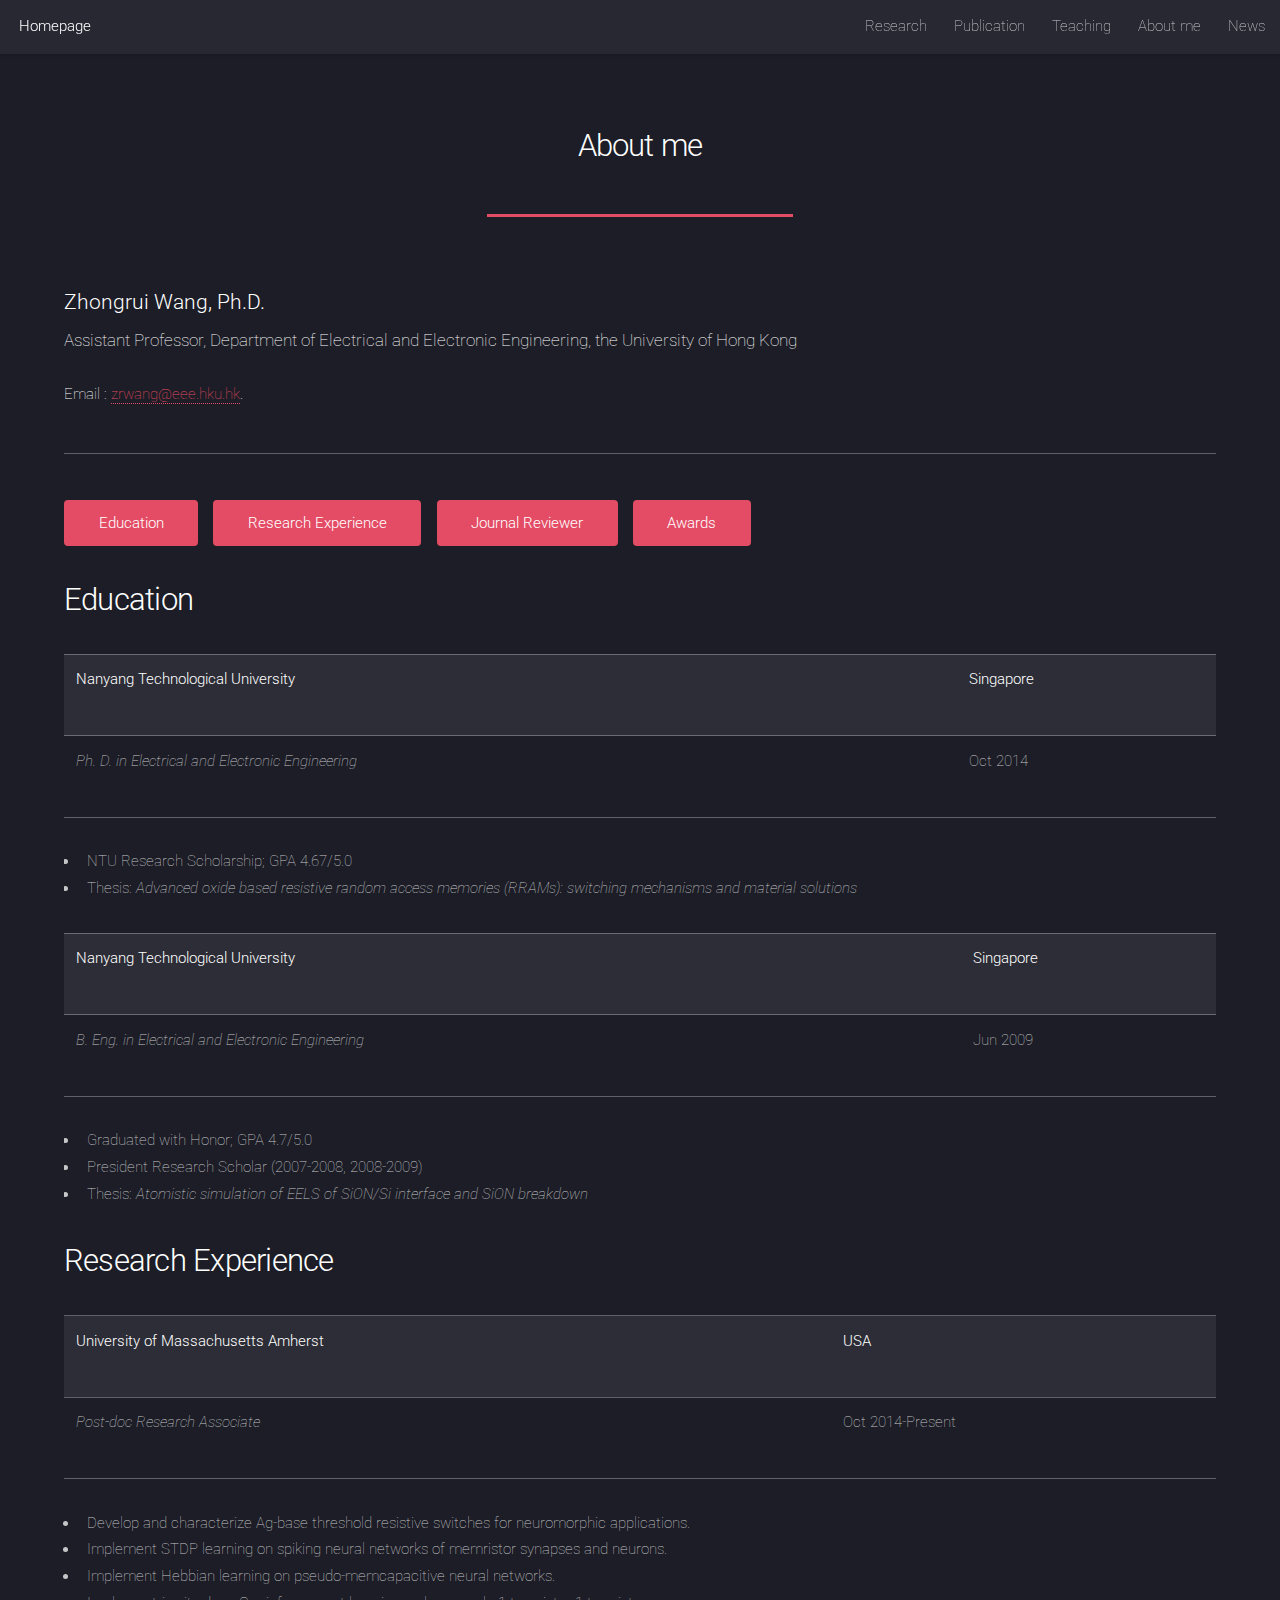
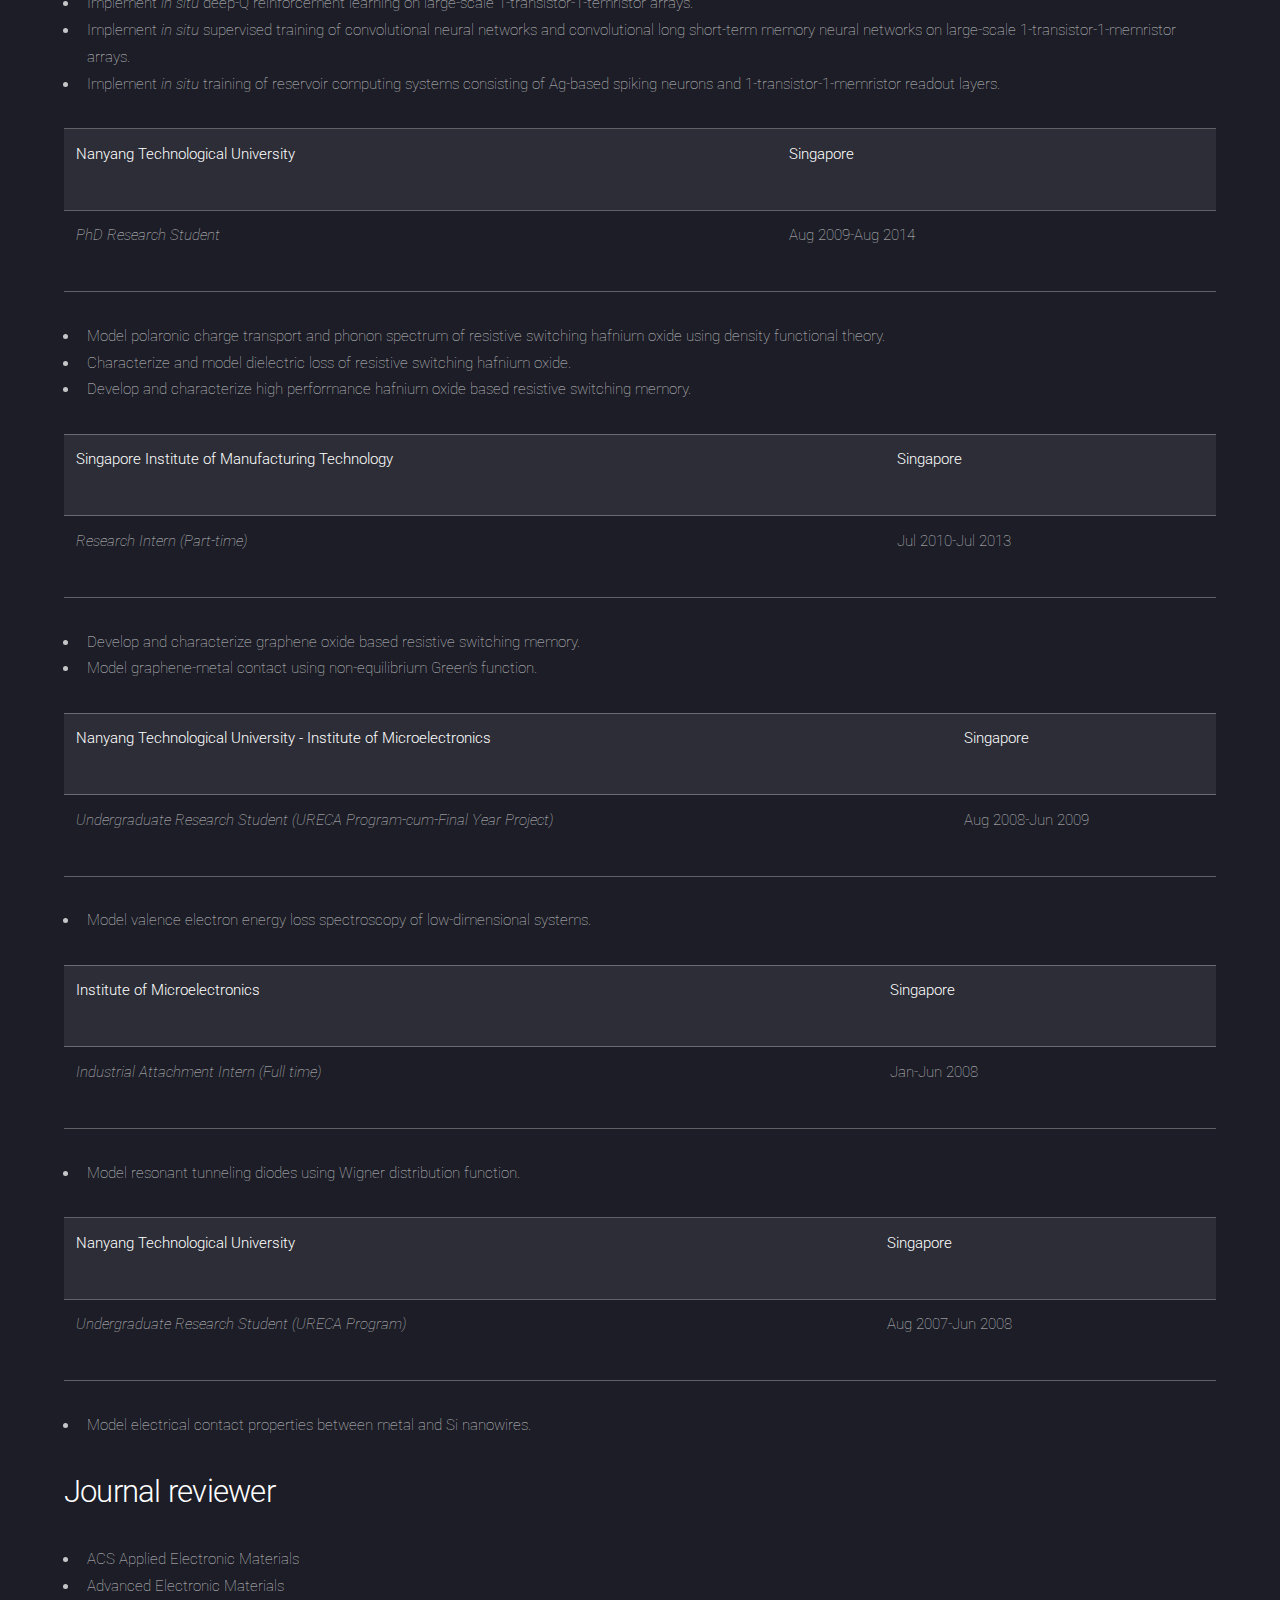
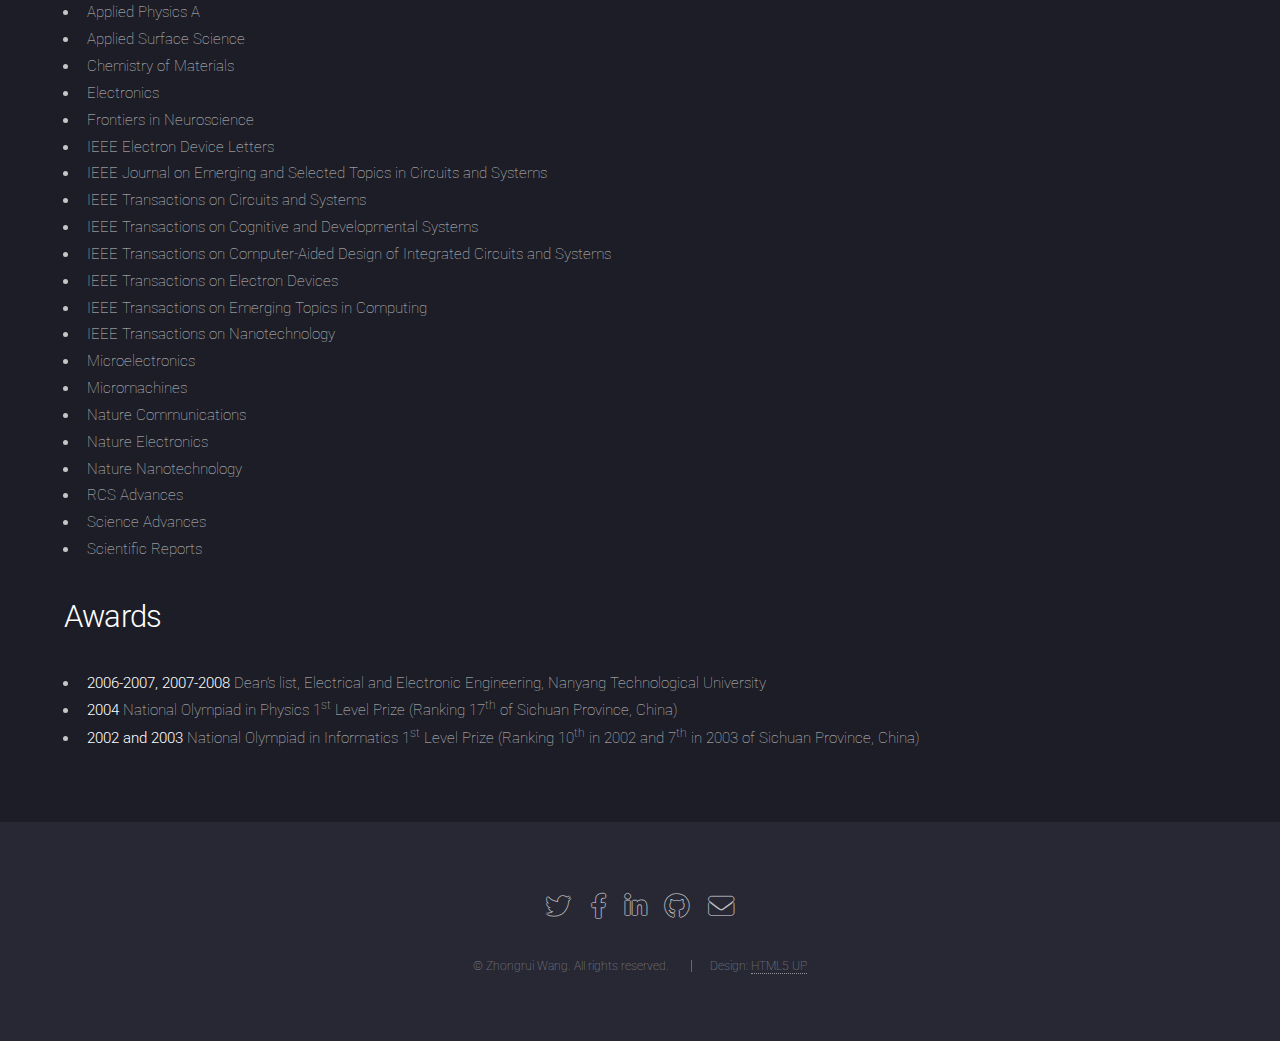
==== commit 8606025e: "Update about.html" ====
--- a/about.html
+++ b/about.html
@@ -43,7 +43,7 @@
 				<section>
 					<header>
 						<h3>Zhongrui Wang, Ph.D.</h3>
-						<p>Assistant Professor, Electrical and computer engineering, the University of Hong Kong
+						<p>Assistant Professor, Department of Electrical and Electronic Engineering, the University of Hong Kong
 						</p>
 						<p> Email : <a href="mailto:zrwang@eee.hku.hk"> zrwang@eee.hku.hk</a>.</p>						
 					</header>
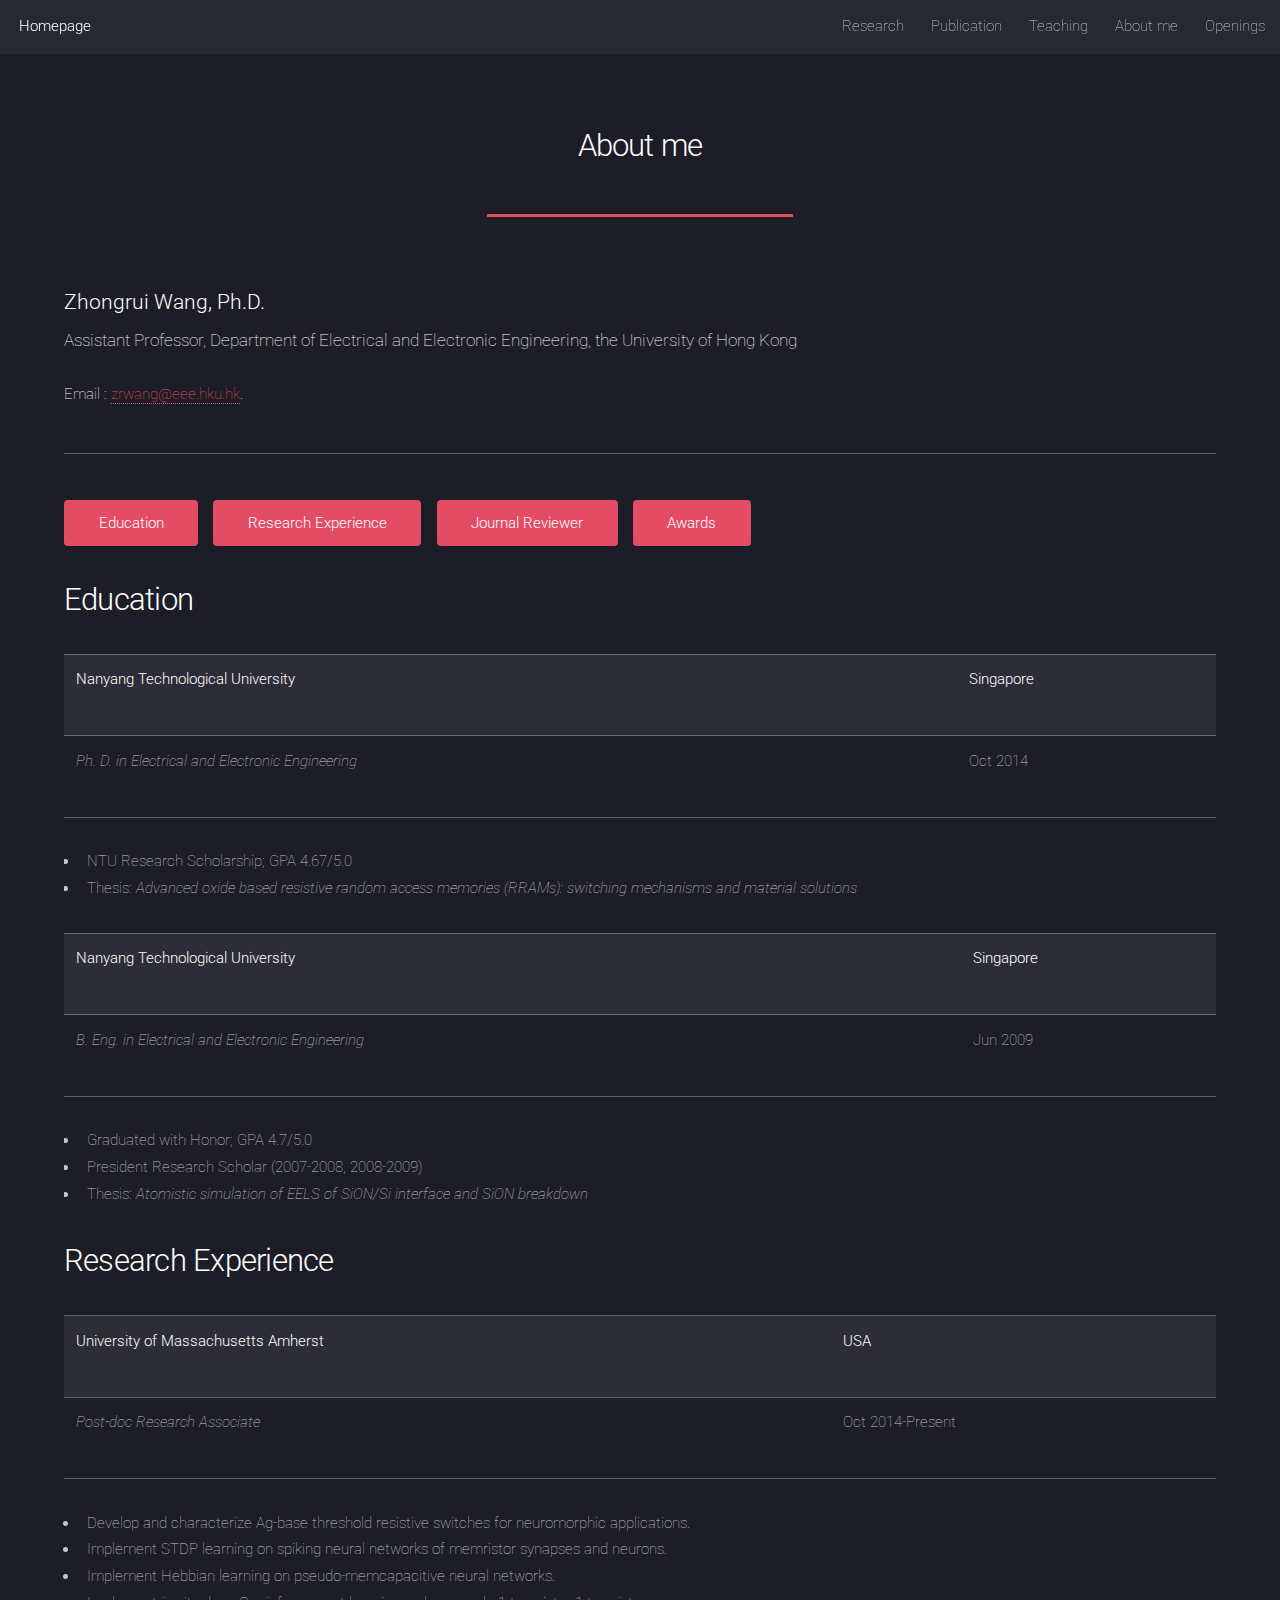
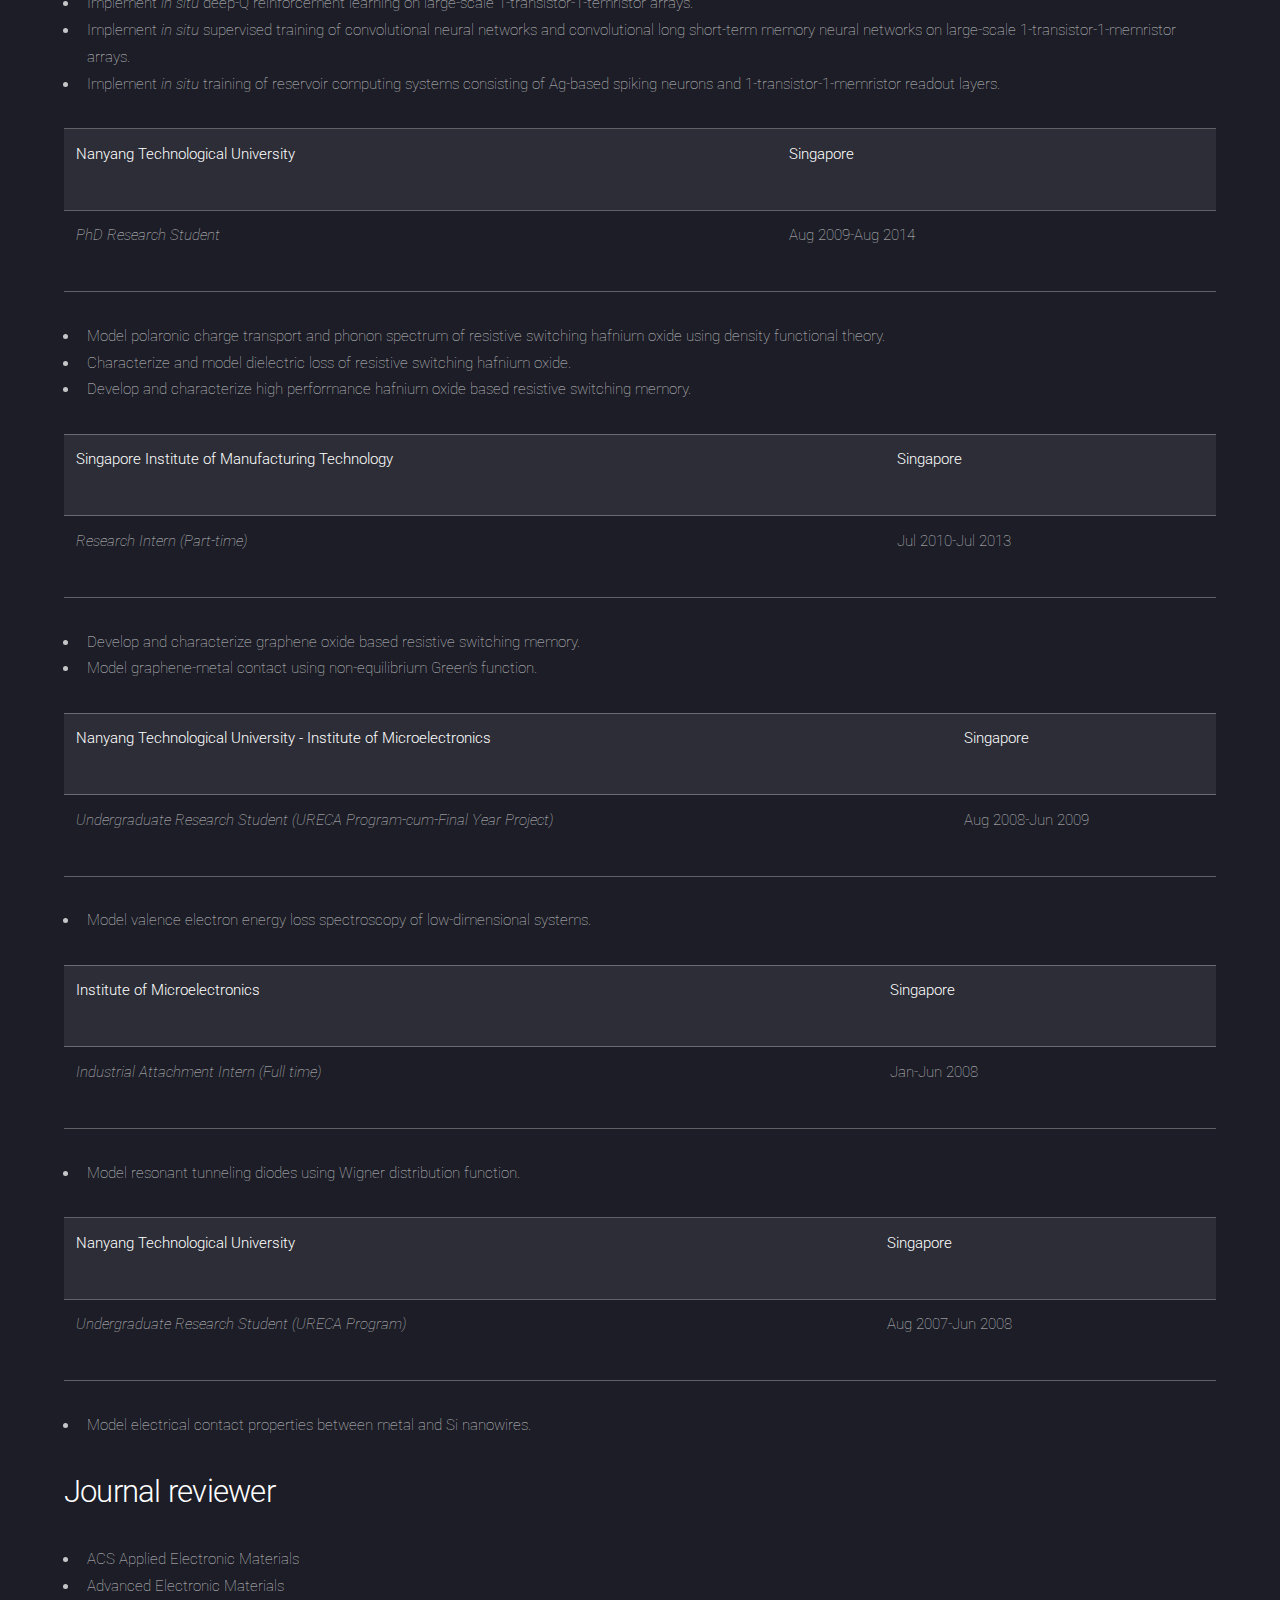
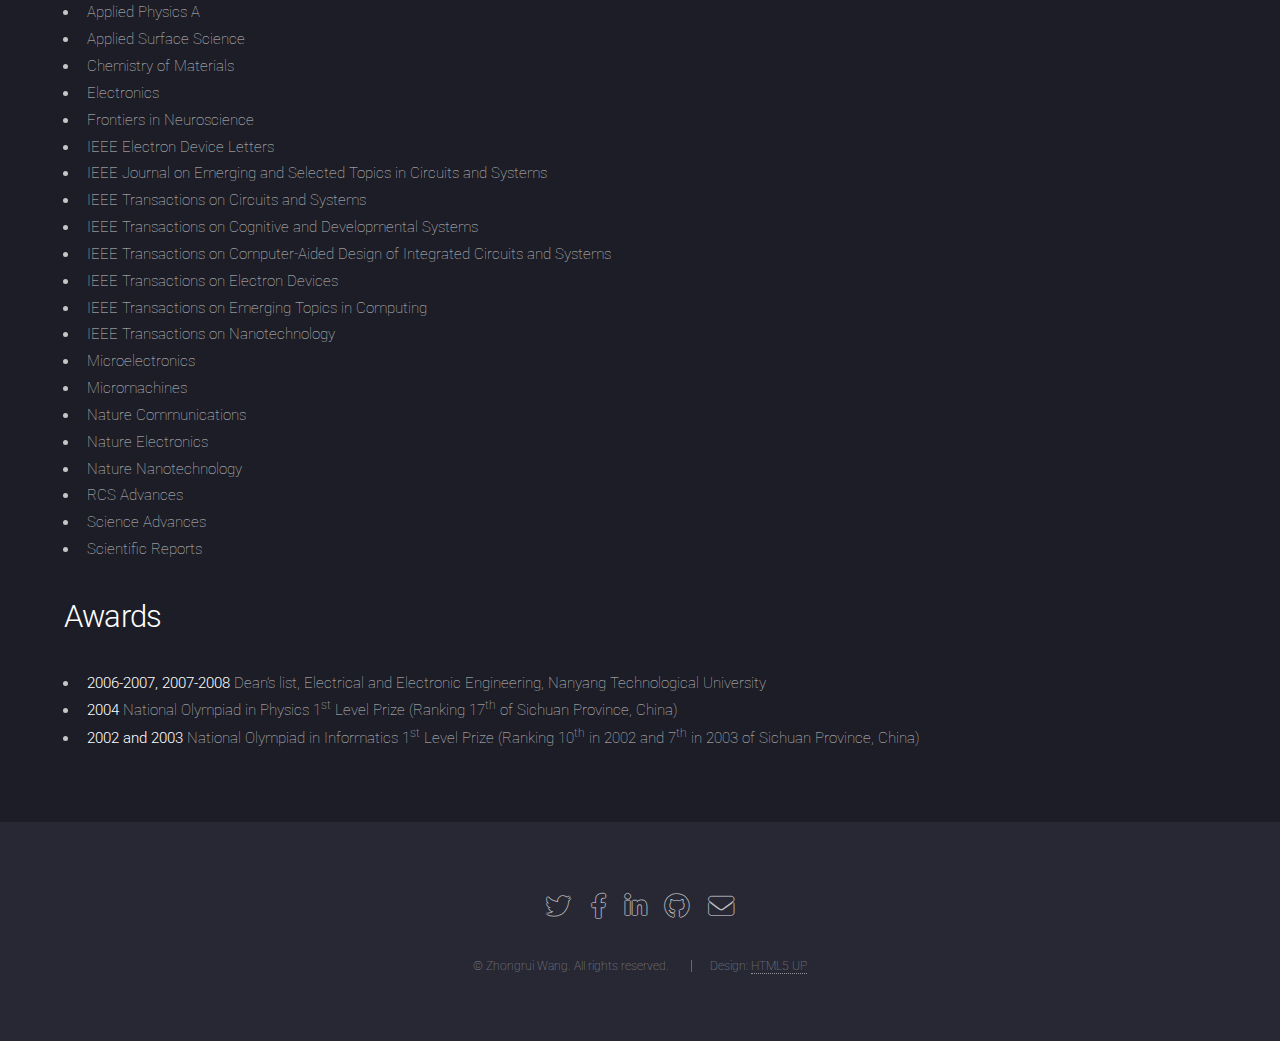
==== commit bb49e4d3: "PhD Opening for Indian students" ====
--- a/about.html
+++ b/about.html
@@ -27,7 +27,7 @@
 					<li><a href="publication.html">Publication</a></li>
 					<li><a href="teaching.html">Teaching</a></li>
 					<li><a href="about.html">About me</a></li>
-					<li><a href="news.html">News</a></li>
+					<li><a href="news.html">Openings</a></li>
 				</ul>
 			</nav>
 		</header>
